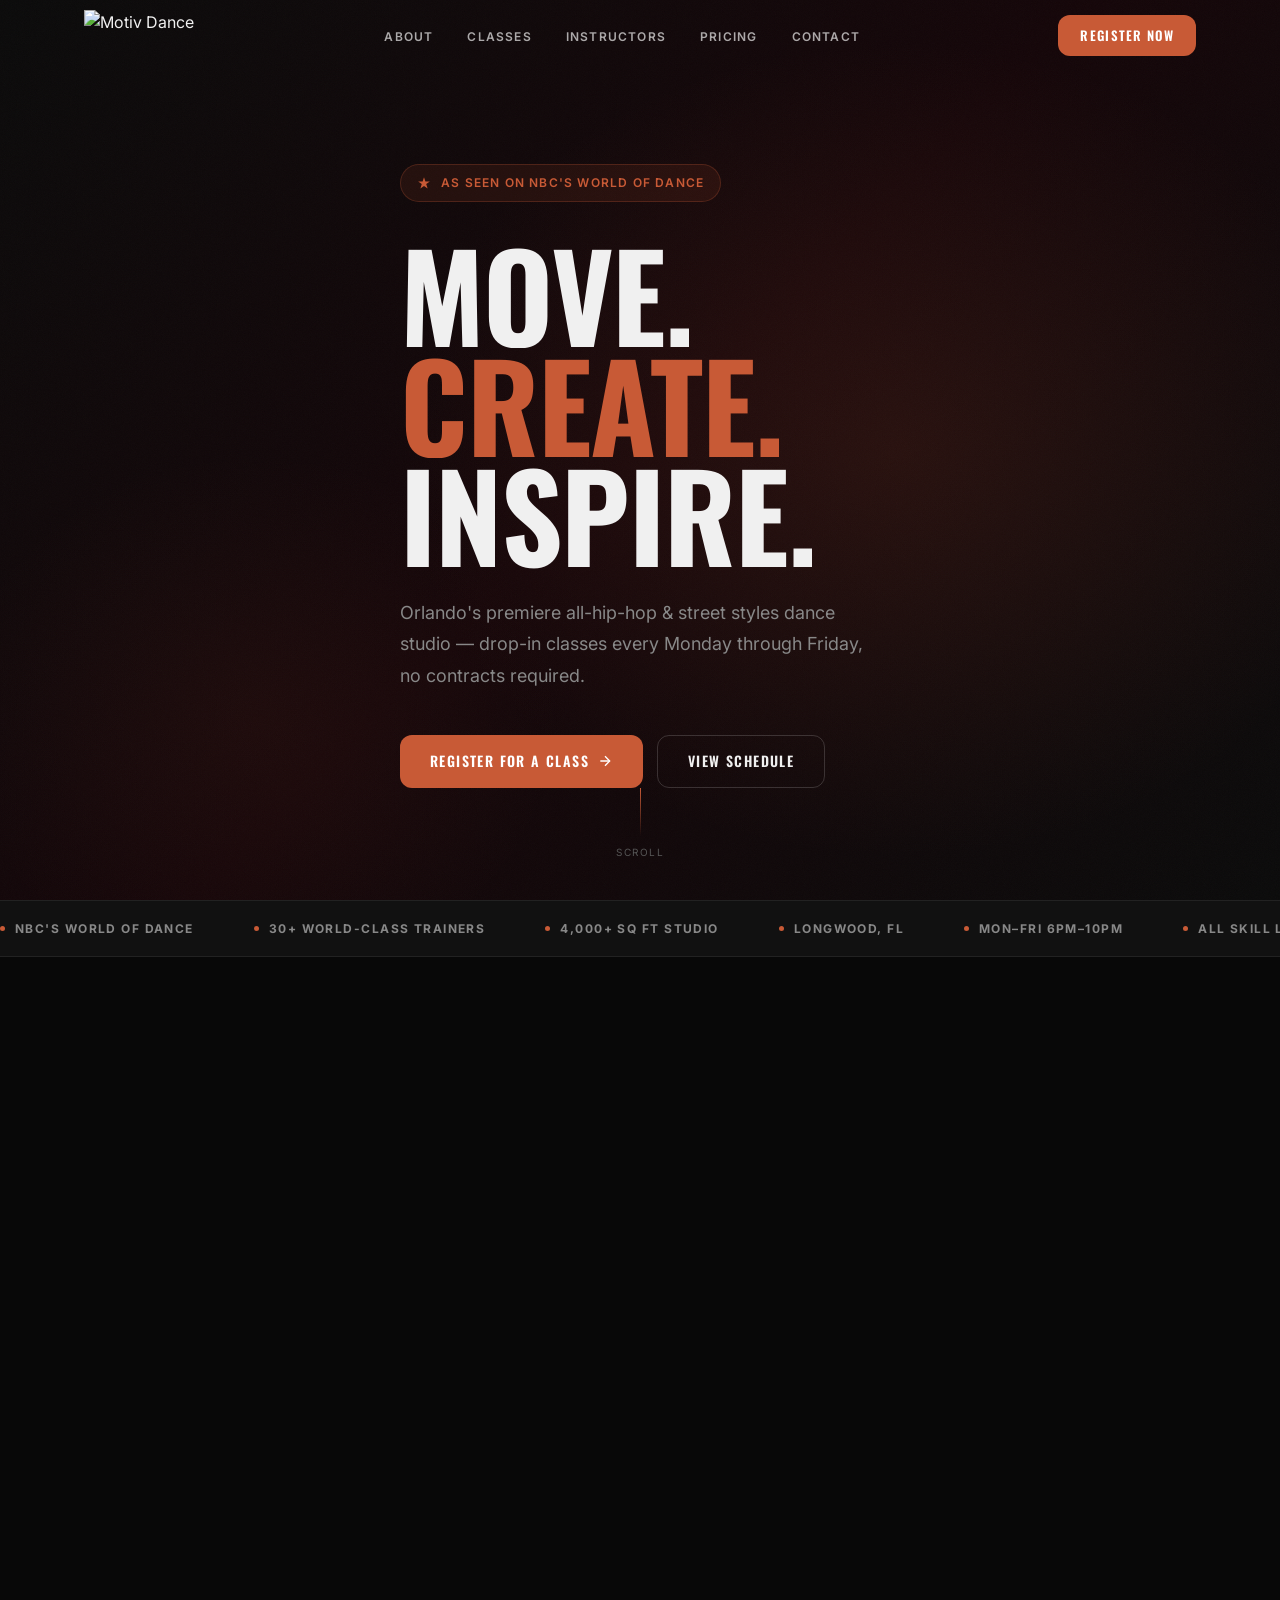
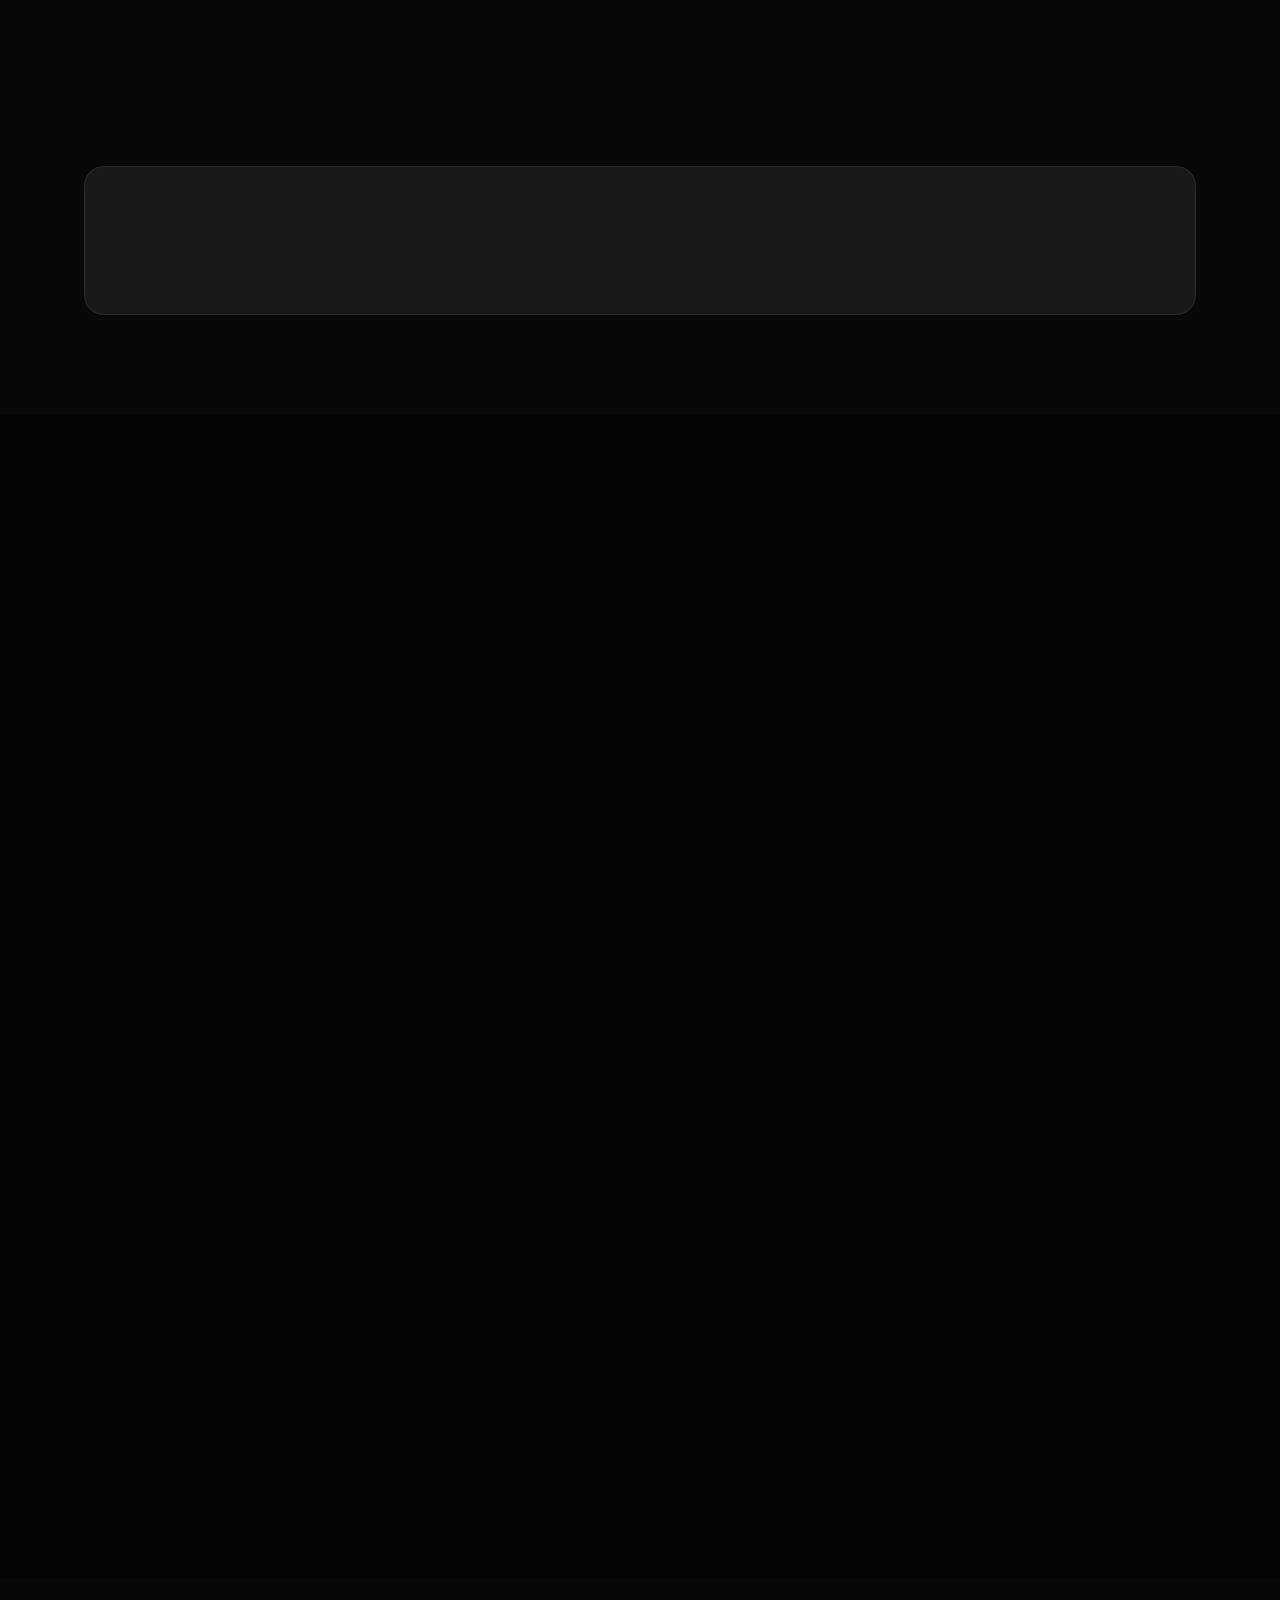
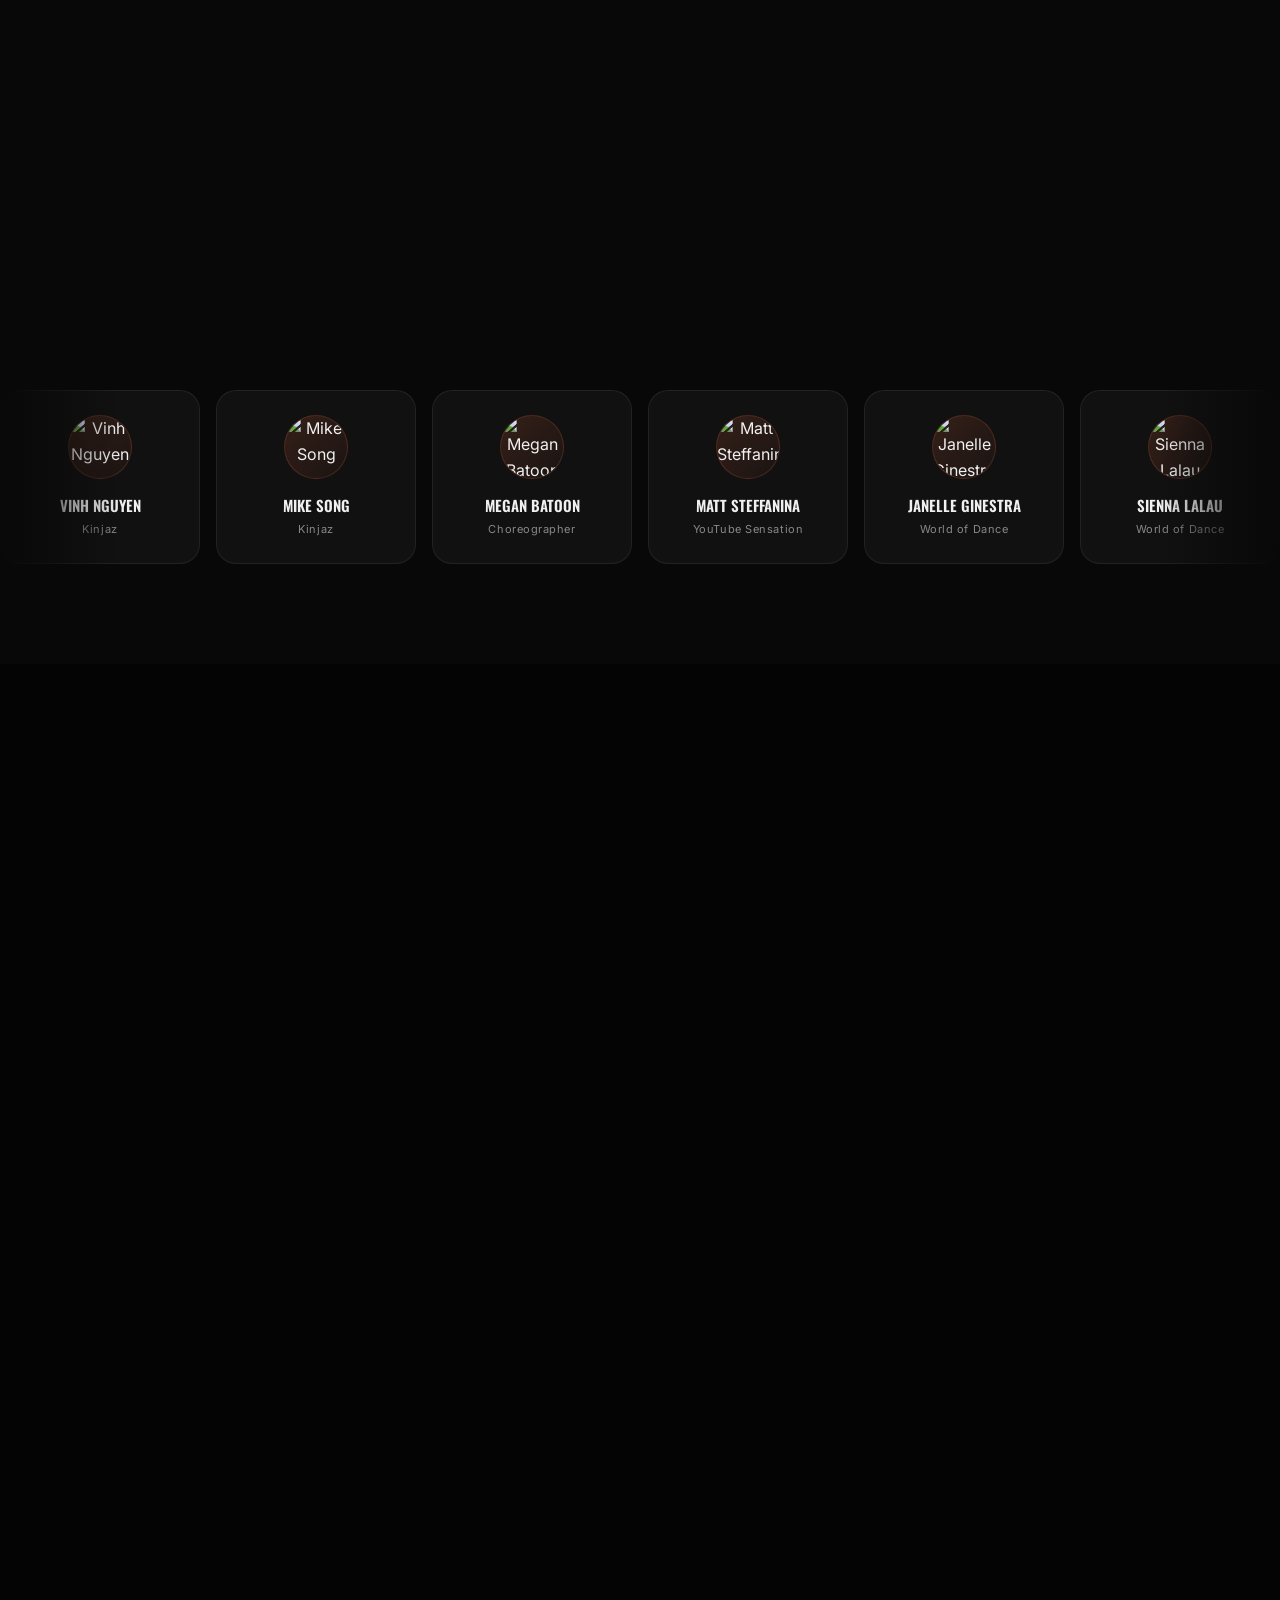
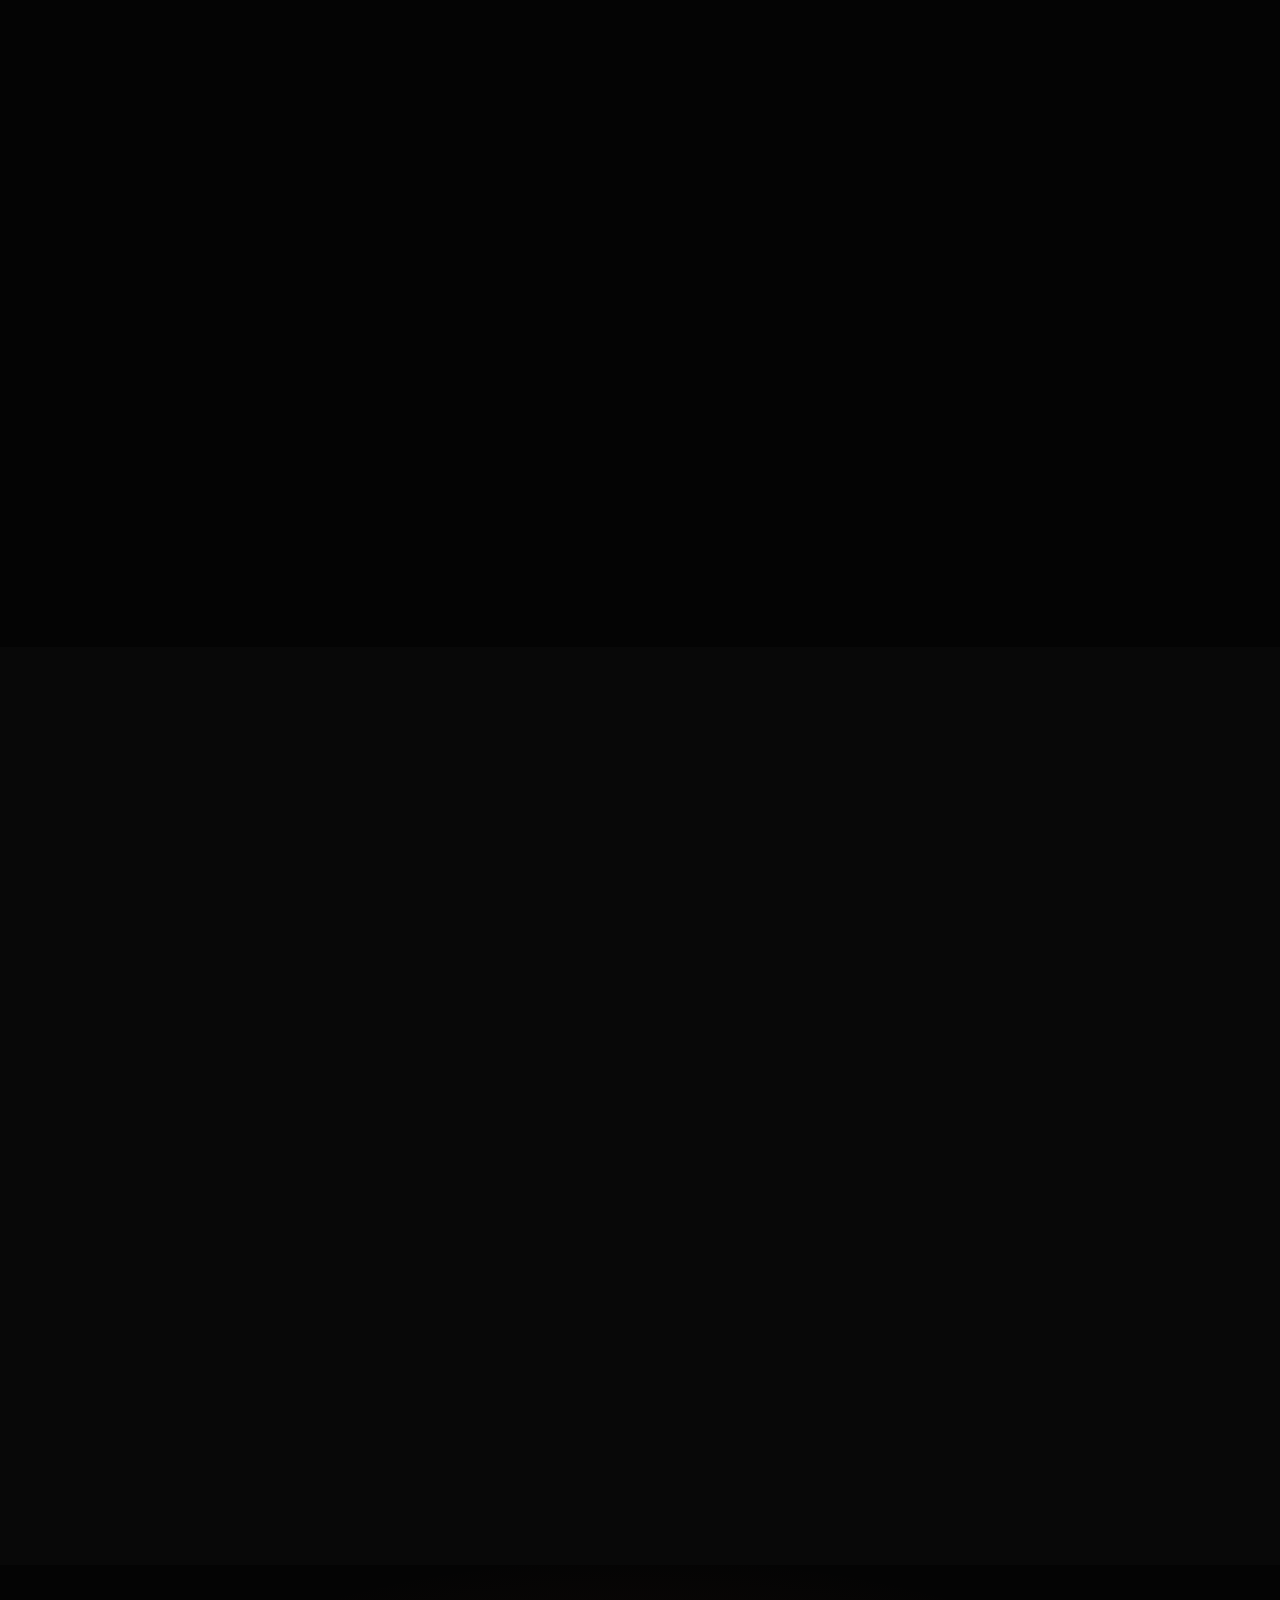
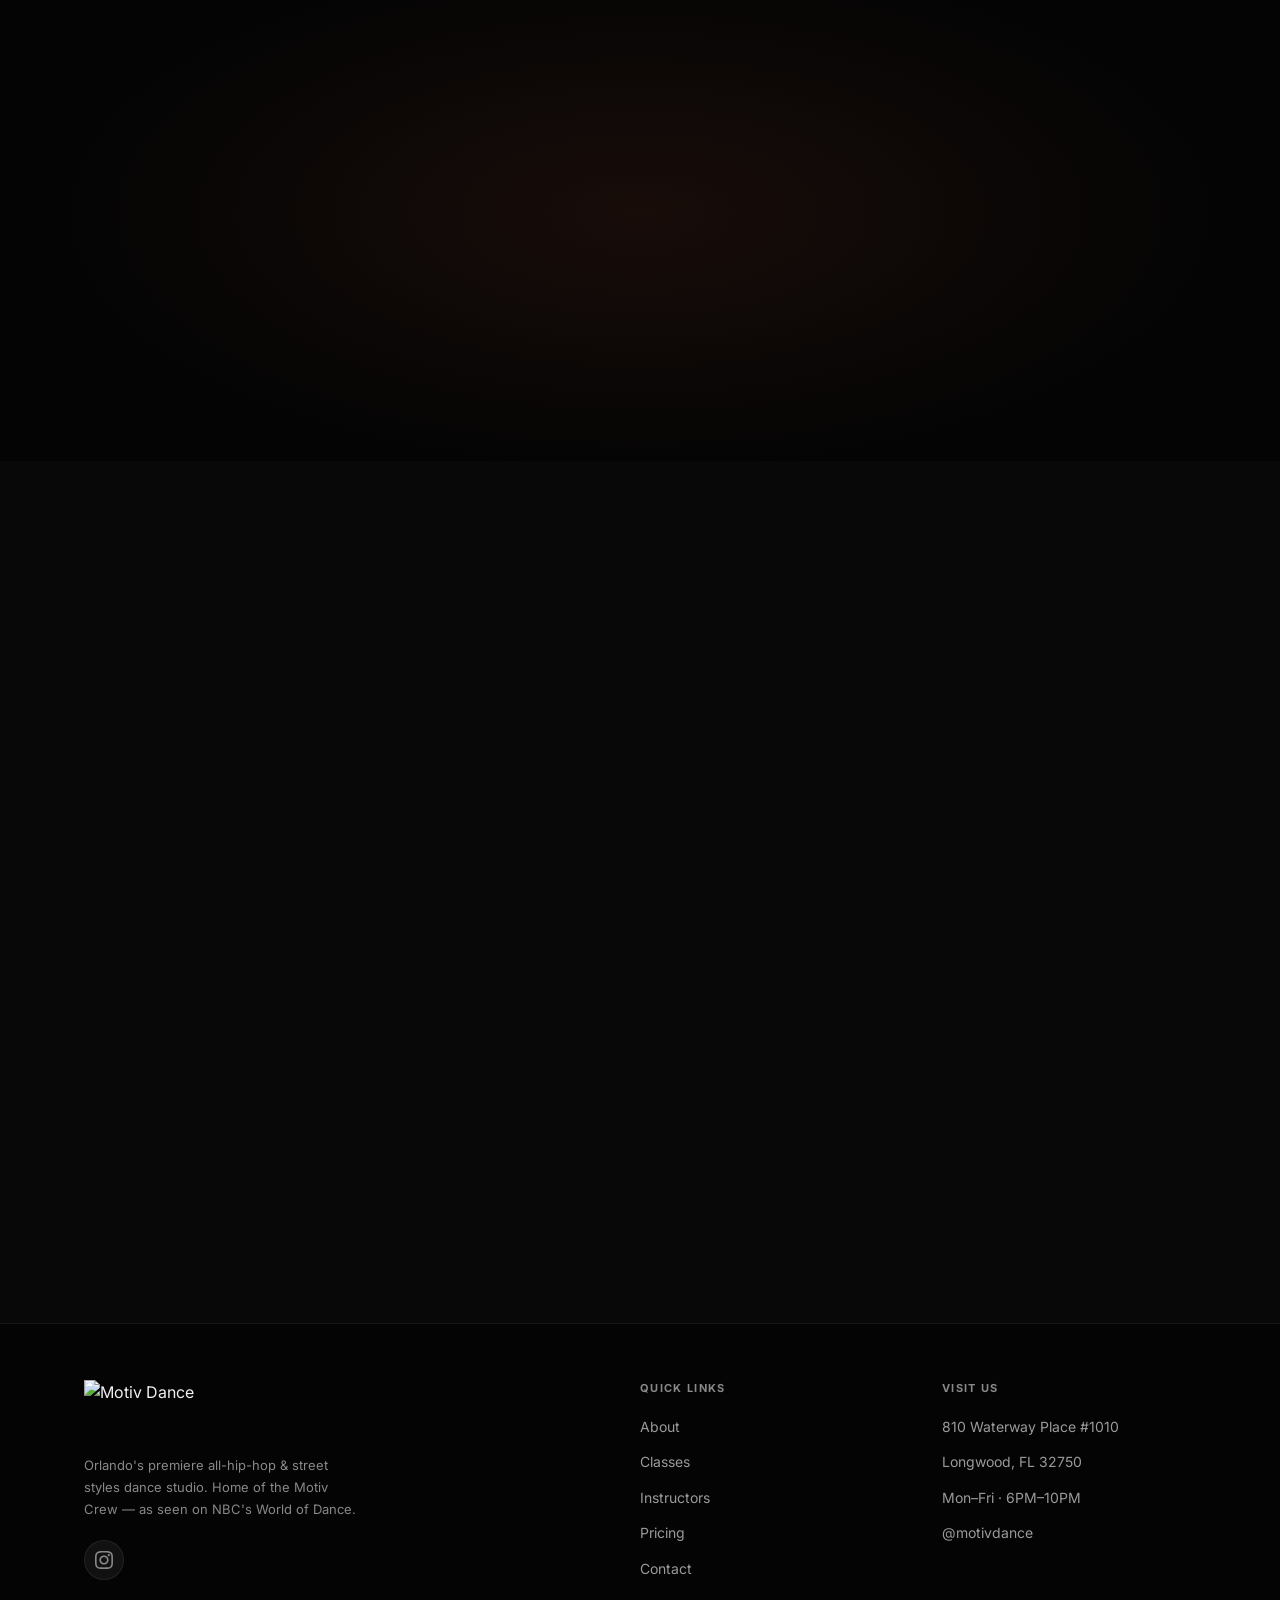
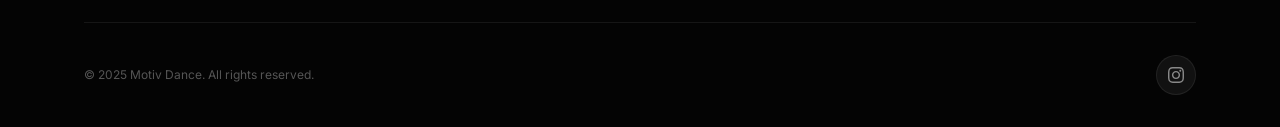
==== index.html @ 50da61ea "Use real instructor photos from motivdance.com Replaced text-initial avatars with real headshots for" ====
<!DOCTYPE html>
<html lang="en">
<head>
  <meta charset="UTF-8">
  <meta name="viewport" content="width=device-width, initial-scale=1.0">
  <title>Motiv Dance — Orlando's Premier Hip Hop Dance Studio</title>
  <meta name="description" content="Motiv Dance is Orlando's premiere all-hip-hop and street styles dance studio in Longwood, FL. Drop-in classes Mon–Fri 6PM–10PM. As seen on NBC's World of Dance.">
  <link rel="preconnect" href="https://fonts.googleapis.com">
  <link rel="preconnect" href="https://fonts.gstatic.com" crossorigin>
  <link href="https://fonts.googleapis.com/css2?family=Oswald:wght@300;400;500;600;700&family=Inter:wght@300;400;500;600&display=swap" rel="stylesheet">
  <link rel="stylesheet" href="css/style.css">
</head>
<body>

  <!-- ===== NAV ===== -->
  <nav id="nav" class="nav">
    <div class="container nav-inner">
      <a href="#" class="nav-logo">
        <img src="https://images.squarespace-cdn.com/content/v1/5572081fe4b055140a090d13/1433538273599-QR6NKEKI6HOZKMBX5ZU4/motiv_logo_final.png?format=1500w" alt="Motiv Dance" class="nav-logo-img">
      </a>
      <ul class="nav-links">
        <li><a href="#about"       class="nav-link">About</a></li>
        <li><a href="#classes"     class="nav-link">Classes</a></li>
        <li><a href="#instructors" class="nav-link">Instructors</a></li>
        <li><a href="#pricing"     class="nav-link">Pricing</a></li>
        <li><a href="#contact"     class="nav-link">Contact</a></li>
      </ul>
      <a href="classes.html" class="btn btn-primary btn-sm nav-cta">Register Now</a>
      <button class="hamburger" id="hamburger" aria-label="Toggle menu" aria-expanded="false">
        <span></span><span></span><span></span>
      </button>
    </div>
  </nav>

  <!-- Mobile Menu -->
  <div class="mobile-menu" id="mobile-menu" aria-hidden="true">
    <ul>
      <li><a href="#about"       class="mobile-link">About</a></li>
      <li><a href="#classes"     class="mobile-link">Classes</a></li>
      <li><a href="#instructors" class="mobile-link">Instructors</a></li>
      <li><a href="#pricing"     class="mobile-link">Pricing</a></li>
      <li><a href="#contact"     class="mobile-link">Contact</a></li>
    </ul>
    <a href="classes.html" class="btn btn-primary mobile-cta">Register Now</a>
  </div>

  <!-- ===== HERO ===== -->
  <section class="hero" id="home">
    <div class="hero-bg"></div>
    <div class="hero-noise"></div>
    <div class="container">
      <div class="hero-content">
        <div class="hero-badge">
          <svg width="14" height="14" viewBox="0 0 24 24" fill="currentColor"><path d="M12 2l2.4 7.4H22l-6.2 4.5 2.4 7.4L12 17l-6.2 4.3 2.4-7.4L2 9.4h7.6z"/></svg>
          As Seen on NBC's World of Dance
        </div>
        <h1 class="hero-headline">
          <span class="hero-line"><span class="hero-line-inner">Move.</span></span>
          <span class="hero-line"><span class="hero-line-inner text-red">Create.</span></span>
          <span class="hero-line"><span class="hero-line-inner">Inspire.</span></span>
        </h1>
        <p class="hero-sub">Orlando's premiere all-hip-hop &amp; street styles dance studio — drop-in classes every Monday through Friday, no contracts required.</p>
        <div class="hero-actions">
          <a href="classes.html" class="btn btn-primary">
            Register for a Class
            <svg width="16" height="16" viewBox="0 0 24 24" fill="none" stroke="currentColor" stroke-width="2"><line x1="5" y1="12" x2="19" y2="12"/><polyline points="12 5 19 12 12 19"/></svg>
          </a>
          <a href="#classes" class="btn btn-outline">View Schedule</a>
        </div>
      </div>
    </div>
    <div class="hero-scroll">
      <div class="scroll-line"></div>
      Scroll
    </div>
  </section>

  <!-- ===== NBC TICKER ===== -->
  <div class="nbc-strip">
    <div class="nbc-strip-inner">
      <span class="nbc-item"><span class="dot"></span>NBC's World of Dance</span>
      <span class="nbc-item"><span class="dot"></span>30+ World-Class Trainers</span>
      <span class="nbc-item"><span class="dot"></span>4,000+ Sq Ft Studio</span>
      <span class="nbc-item"><span class="dot"></span>Longwood, FL</span>
      <span class="nbc-item"><span class="dot"></span>Mon–Fri 6PM–10PM</span>
      <span class="nbc-item"><span class="dot"></span>All Skill Levels Welcome</span>
      <span class="nbc-item"><span class="dot"></span>No Contracts Required</span>
      <span class="nbc-item"><span class="dot"></span>Guest Choreographers Weekly</span>
      <!-- duplicate for seamless loop -->
      <span class="nbc-item"><span class="dot"></span>NBC's World of Dance</span>
      <span class="nbc-item"><span class="dot"></span>30+ World-Class Trainers</span>
      <span class="nbc-item"><span class="dot"></span>4,000+ Sq Ft Studio</span>
      <span class="nbc-item"><span class="dot"></span>Longwood, FL</span>
      <span class="nbc-item"><span class="dot"></span>Mon–Fri 6PM–10PM</span>
      <span class="nbc-item"><span class="dot"></span>All Skill Levels Welcome</span>
      <span class="nbc-item"><span class="dot"></span>No Contracts Required</span>
      <span class="nbc-item"><span class="dot"></span>Guest Choreographers Weekly</span>
    </div>
  </div>

  <!-- ===== ABOUT ===== -->
  <section id="about" class="section-padding">
    <div class="container">
      <div class="about-grid">
        <div class="about-visual reveal">
          <div class="about-img-wrap">
            <div class="about-img-bg">
              <svg width="180" height="180" viewBox="0 0 24 24" fill="none" stroke="white" stroke-width="0.5">
                <path d="M12 2C6.48 2 2 6.48 2 12s4.48 10 10 10 10-4.48 10-10S17.52 2 12 2z"/>
                <path d="M8 12c0-2.21 1.79-4 4-4s4 1.79 4 4-1.79 4-4 4-4-1.79-4-4z"/>
                <path d="M12 2v4M12 18v4M2 12h4M18 12h4"/>
              </svg>
            </div>
          </div>
          <div class="about-tag">
            <div class="about-tag-num">10+</div>
            <div class="about-tag-label">Years of Excellence</div>
          </div>
        </div>

        <div class="about-text">
          <span class="eyebrow reveal">About the Studio</span>
          <h2 class="section-title reveal">Central Florida's <span class="text-red">First</span> of Its Kind</h2>
          <p class="section-sub reveal">Motiv Dance is Orlando's premiere all-hip-hop and street styles dance studio — and the first studio of its kind in Central Florida. Home to the Motiv Crew, as seen on NBC's World of Dance.</p>
          <ul class="about-list">
            <li class="about-list-item reveal">
              <svg width="18" height="18" viewBox="0 0 24 24" fill="none" stroke="currentColor" stroke-width="2"><polyline points="20 6 9 17 4 12"/></svg>
              Alumni touring with Janet Jackson, Beyoncé, Justin Bieber, Lady Gaga &amp; more
            </li>
            <li class="about-list-item reveal">
              <svg width="18" height="18" viewBox="0 0 24 24" fill="none" stroke="currentColor" stroke-width="2"><polyline points="20 6 9 17 4 12"/></svg>
              30+ world-class trainers from across the U.S. and internationally
            </li>
            <li class="about-list-item reveal">
              <svg width="18" height="18" viewBox="0 0 24 24" fill="none" stroke="currentColor" stroke-width="2"><polyline points="20 6 9 17 4 12"/></svg>
              Career guidance and professional networking opportunities
            </li>
            <li class="about-list-item reveal">
              <svg width="18" height="18" viewBox="0 0 24 24" fill="none" stroke="currentColor" stroke-width="2"><polyline points="20 6 9 17 4 12"/></svg>
              Welcoming to all skill levels — beginners to aspiring professionals
            </li>
          </ul>
        </div>
      </div>

      <!-- Stats -->
      <div class="stats-row">
        <div class="stat-card reveal">
          <div class="stat-number" data-target="30"><span class="num">0</span><span class="stat-suffix">+</span></div>
          <div class="stat-label">World-Class Trainers</div>
        </div>
        <div class="stat-card reveal">
          <div class="stat-number" data-target="4000"><span class="num">0</span><span class="stat-suffix">+</span></div>
          <div class="stat-label">Square Feet</div>
        </div>
        <div class="stat-card reveal">
          <div class="stat-number" data-target="5"><span class="num">0</span></div>
          <div class="stat-label">Days a Week</div>
        </div>
        <div class="stat-card reveal">
          <div class="stat-number" data-target="1"><span class="num">0</span></div>
          <div class="stat-label">Studio of Its Kind in C. FL</div>
        </div>
      </div>
    </div>
  </section>

  <!-- ===== CLASSES ===== -->
  <section id="classes" class="classes section-padding">
    <div class="container">
      <span class="eyebrow reveal">What We Offer</span>
      <h2 class="section-title reveal">Drop-In <span class="text-red">Hip Hop</span> Classes</h2>
      <p class="section-sub reveal">All classes are open drop-in — no membership or contract required. Show up, check in, and dance.</p>

      <div class="levels-grid">
        <div class="level-card reveal">
          <div class="level-num">01</div>
          <span class="level-badge outline">Beginner</span>
          <h3 class="level-name">Foundation</h3>
          <p class="level-desc">Perfect for first-timers. Learn the fundamentals of hip-hop movement, rhythm, and technique in a welcoming, pressure-free environment.</p>
          <ul class="level-features">
            <li><svg width="14" height="14" viewBox="0 0 24 24" fill="none" stroke="currentColor" stroke-width="2.5"><polyline points="20 6 9 17 4 12"/></svg> Basic hip-hop grooves</li>
            <li><svg width="14" height="14" viewBox="0 0 24 24" fill="none" stroke="currentColor" stroke-width="2.5"><polyline points="20 6 9 17 4 12"/></svg> Rhythm &amp; musicality</li>
            <li><svg width="14" height="14" viewBox="0 0 24 24" fill="none" stroke="currentColor" stroke-width="2.5"><polyline points="20 6 9 17 4 12"/></svg> Body isolation techniques</li>
            <li><svg width="14" height="14" viewBox="0 0 24 24" fill="none" stroke="currentColor" stroke-width="2.5"><polyline points="20 6 9 17 4 12"/></svg> Confidence-building combos</li>
          </ul>
        </div>

        <div class="level-card featured reveal">
          <div class="level-num">02</div>
          <span class="level-badge">Intermediate</span>
          <h3 class="level-name">Elevation</h3>
          <p class="level-desc">Push your skills further. Intermediate classes focus on more complex choreography, style development, and performance quality.</p>
          <ul class="level-features">
            <li><svg width="14" height="14" viewBox="0 0 24 24" fill="none" stroke="currentColor" stroke-width="2.5"><polyline points="20 6 9 17 4 12"/></svg> Multi-part choreography</li>
            <li><svg width="14" height="14" viewBox="0 0 24 24" fill="none" stroke="currentColor" stroke-width="2.5"><polyline points="20 6 9 17 4 12"/></svg> Style &amp; personality development</li>
            <li><svg width="14" height="14" viewBox="0 0 24 24" fill="none" stroke="currentColor" stroke-width="2.5"><polyline points="20 6 9 17 4 12"/></svg> Street style vocabulary</li>
            <li><svg width="14" height="14" viewBox="0 0 24 24" fill="none" stroke="currentColor" stroke-width="2.5"><polyline points="20 6 9 17 4 12"/></svg> Performance presence</li>
          </ul>
        </div>

        <div class="level-card reveal">
          <div class="level-num">03</div>
          <span class="level-badge outline">Advanced</span>
          <h3 class="level-name">Pro Track</h3>
          <p class="level-desc">Train like a professional. Advanced classes are designed for aspiring commercial dancers pursuing industry-level performance skills.</p>
          <ul class="level-features">
            <li><svg width="14" height="14" viewBox="0 0 24 24" fill="none" stroke="currentColor" stroke-width="2.5"><polyline points="20 6 9 17 4 12"/></svg> Commercial-level choreography</li>
            <li><svg width="14" height="14" viewBox="0 0 24 24" fill="none" stroke="currentColor" stroke-width="2.5"><polyline points="20 6 9 17 4 12"/></svg> Industry-style training</li>
            <li><svg width="14" height="14" viewBox="0 0 24 24" fill="none" stroke="currentColor" stroke-width="2.5"><polyline points="20 6 9 17 4 12"/></svg> Networking opportunities</li>
            <li><svg width="14" height="14" viewBox="0 0 24 24" fill="none" stroke="currentColor" stroke-width="2.5"><polyline points="20 6 9 17 4 12"/></svg> Career guidance</li>
          </ul>
        </div>
      </div>

      <!-- Schedule -->
      <div class="schedule-strip reveal">
        <div class="schedule-header">
          <h3>Weekly Schedule</h3>
          <span style="font-size:12px;color:var(--muted);">Follow @motivdance for live updates</span>
        </div>
        <div class="schedule-days">
          <div class="schedule-day">
            <div class="schedule-day-name">Monday</div>
            <div class="schedule-time">6:00 PM – 10:00 PM</div>
            <div class="schedule-note">Hip Hop + Guest Nights</div>
          </div>
          <div class="schedule-day">
            <div class="schedule-day-name">Tuesday</div>
            <div class="schedule-time">6:00 PM – 10:00 PM</div>
            <div class="schedule-note">All Levels Open</div>
          </div>
          <div class="schedule-day">
            <div class="schedule-day-name">Wednesday</div>
            <div class="schedule-time">6:00 PM – 10:00 PM</div>
            <div class="schedule-note">All Levels Open</div>
          </div>
          <div class="schedule-day">
            <div class="schedule-day-name">Thursday</div>
            <div class="schedule-time">6:00 PM – 10:00 PM</div>
            <div class="schedule-note">Guest Choreographers</div>
          </div>
          <div class="schedule-day">
            <div class="schedule-day-name">Friday</div>
            <div class="schedule-time">6:00 PM – 10:00 PM</div>
            <div class="schedule-note">Hip Hop + Specials</div>
          </div>
        </div>
      </div>
    </div>
  </section>

  <!-- ===== INSTRUCTORS ===== -->
  <section id="instructors" class="section-padding">
    <div class="container">
      <div class="instructors-intro">
        <span class="eyebrow reveal">The Faculty</span>
        <h2 class="section-title reveal">30+ <span class="text-red">World-Class</span> Trainers</h2>
        <p class="section-sub reveal">We bring in top choreographers from across the U.S. and internationally — including artists from the Kinjaz and other renowned companies.</p>
      </div>
    </div>

    <div class="instructors-marquee">
      <div class="instructors-track">
        <!-- Row 1 -->
        <div class="instructor-card"><div class="instructor-avatar"><img src="https://images.squarespace-cdn.com/content/v1/5572081fe4b055140a090d13/1538967996439-1P4KEF4XL8MVYVWFHGDV/vinh+nguyen.jpg" alt="Vinh Nguyen" loading="lazy"></div><div class="instructor-name">Vinh Nguyen</div><div class="instructor-cred">Kinjaz</div></div>
        <div class="instructor-card"><div class="instructor-avatar"><img src="https://images.squarespace-cdn.com/content/v1/5572081fe4b055140a090d13/1539817019469-XLBL1ZNETWL2ZJKYDT2U/Mike-Song-1-750x658.jpg" alt="Mike Song" loading="lazy"></div><div class="instructor-name">Mike Song</div><div class="instructor-cred">Kinjaz</div></div>
        <div class="instructor-card"><div class="instructor-avatar"><img src="https://images.squarespace-cdn.com/content/v1/5572081fe4b055140a090d13/1539814395330-1GPRFFDIYRM47FQGYVCN/21150303_10209973033898158_5993305855445508246_n.jpg" alt="Megan Batoon" loading="lazy"></div><div class="instructor-name">Megan Batoon</div><div class="instructor-cred">Choreographer</div></div>
        <div class="instructor-card"><div class="instructor-avatar"><img src="https://images.squarespace-cdn.com/content/v1/5572081fe4b055140a090d13/1539814599815-7Z15RTSQ2Q8BMRX63BN9/Matt+Steffanina.jpg" alt="Matt Steffanina" loading="lazy"></div><div class="instructor-name">Matt Steffanina</div><div class="instructor-cred">YouTube Sensation</div></div>
        <div class="instructor-card"><div class="instructor-avatar"><img src="https://images.squarespace-cdn.com/content/v1/5572081fe4b055140a090d13/1539814738288-B00PHCHA22XGVYJO963R/Janelle-Ginestra-1.jpg" alt="Janelle Ginestra" loading="lazy"></div><div class="instructor-name">Janelle Ginestra</div><div class="instructor-cred">World of Dance</div></div>
        <div class="instructor-card"><div class="instructor-avatar"><img src="https://images.squarespace-cdn.com/content/v1/5572081fe4b055140a090d13/1538969273890-ZN2QF3GQ6M1PB15RK6LM/Screenshot_20180822-143100.jpg" alt="Sienna Lalau" loading="lazy"></div><div class="instructor-name">Sienna Lalau</div><div class="instructor-cred">World of Dance</div></div>
        <div class="instructor-card"><div class="instructor-avatar"><img src="https://images.squarespace-cdn.com/content/v1/5572081fe4b055140a090d13/1539817387724-7PKAUJJ4YD39TBAID6GC/Josh+Price.jpg" alt="Josh Price" loading="lazy"></div><div class="instructor-name">Josh Price</div><div class="instructor-cred">Choreographer</div></div>
        <div class="instructor-card"><div class="instructor-avatar"><img src="https://images.squarespace-cdn.com/content/v1/5572081fe4b055140a090d13/1538970284281-PKL16NFN9OHMJCF6QUHJ/tRf1n8G2_400x400.jpg" alt="Anthony Lee" loading="lazy"></div><div class="instructor-name">Anthony Lee</div><div class="instructor-cred">Kinjaz</div></div>
        <!-- Duplicate for loop -->
        <div class="instructor-card"><div class="instructor-avatar"><img src="https://images.squarespace-cdn.com/content/v1/5572081fe4b055140a090d13/1538967996439-1P4KEF4XL8MVYVWFHGDV/vinh+nguyen.jpg" alt="Vinh Nguyen" loading="lazy"></div><div class="instructor-name">Vinh Nguyen</div><div class="instructor-cred">Kinjaz</div></div>
        <div class="instructor-card"><div class="instructor-avatar"><img src="https://images.squarespace-cdn.com/content/v1/5572081fe4b055140a090d13/1539817019469-XLBL1ZNETWL2ZJKYDT2U/Mike-Song-1-750x658.jpg" alt="Mike Song" loading="lazy"></div><div class="instructor-name">Mike Song</div><div class="instructor-cred">Kinjaz</div></div>
        <div class="instructor-card"><div class="instructor-avatar"><img src="https://images.squarespace-cdn.com/content/v1/5572081fe4b055140a090d13/1539814395330-1GPRFFDIYRM47FQGYVCN/21150303_10209973033898158_5993305855445508246_n.jpg" alt="Megan Batoon" loading="lazy"></div><div class="instructor-name">Megan Batoon</div><div class="instructor-cred">Choreographer</div></div>
        <div class="instructor-card"><div class="instructor-avatar"><img src="https://images.squarespace-cdn.com/content/v1/5572081fe4b055140a090d13/1539814599815-7Z15RTSQ2Q8BMRX63BN9/Matt+Steffanina.jpg" alt="Matt Steffanina" loading="lazy"></div><div class="instructor-name">Matt Steffanina</div><div class="instructor-cred">YouTube Sensation</div></div>
        <div class="instructor-card"><div class="instructor-avatar"><img src="https://images.squarespace-cdn.com/content/v1/5572081fe4b055140a090d13/1539814738288-B00PHCHA22XGVYJO963R/Janelle-Ginestra-1.jpg" alt="Janelle Ginestra" loading="lazy"></div><div class="instructor-name">Janelle Ginestra</div><div class="instructor-cred">World of Dance</div></div>
        <div class="instructor-card"><div class="instructor-avatar"><img src="https://images.squarespace-cdn.com/content/v1/5572081fe4b055140a090d13/1538969273890-ZN2QF3GQ6M1PB15RK6LM/Screenshot_20180822-143100.jpg" alt="Sienna Lalau" loading="lazy"></div><div class="instructor-name">Sienna Lalau</div><div class="instructor-cred">World of Dance</div></div>
        <div class="instructor-card"><div class="instructor-avatar"><img src="https://images.squarespace-cdn.com/content/v1/5572081fe4b055140a090d13/1539817387724-7PKAUJJ4YD39TBAID6GC/Josh+Price.jpg" alt="Josh Price" loading="lazy"></div><div class="instructor-name">Josh Price</div><div class="instructor-cred">Choreographer</div></div>
        <div class="instructor-card"><div class="instructor-avatar"><img src="https://images.squarespace-cdn.com/content/v1/5572081fe4b055140a090d13/1538970284281-PKL16NFN9OHMJCF6QUHJ/tRf1n8G2_400x400.jpg" alt="Anthony Lee" loading="lazy"></div><div class="instructor-name">Anthony Lee</div><div class="instructor-cred">Kinjaz</div></div>
      </div>
    </div>
  </section>

  <!-- ===== ALUMNI ARTISTS ===== -->
  <section class="artists section-padding">
    <div class="container">
      <div class="artists-intro">
        <span class="eyebrow reveal">Our Alumni</span>
        <h2 class="section-title reveal">Trained Here. <span class="text-red">Toured the World.</span></h2>
        <p class="section-sub reveal" style="margin: 0 auto;">Motiv alumni have gone on to perform with some of the biggest names in the music industry.</p>
      </div>
      <div class="artists-grid">
        <div class="artist-pill reveal">Beyoncé</div>
        <div class="artist-pill reveal">Janet Jackson</div>
        <div class="artist-pill reveal">Justin Bieber</div>
        <div class="artist-pill reveal">Lady Gaga</div>
        <div class="artist-pill reveal">Chris Brown</div>
        <div class="artist-pill reveal">Taylor Swift</div>
        <div class="artist-pill reveal">NBC World of Dance</div>
        <div class="artist-pill reveal">Global Tours</div>
      </div>
    </div>
  </section>

  <!-- ===== PRICING ===== -->
  <section id="pricing" class="pricing section-padding">
    <div class="container">
      <span class="eyebrow reveal">Simple Pricing</span>
      <h2 class="section-title reveal">No Contracts. <span class="text-red">Just Dance.</span></h2>
      <p class="section-sub reveal">Show up when you want. Pre-register online to save your spot and get the best rate.</p>

      <div class="pricing-grid">
        <div class="price-card reveal">
          <div class="price-name">Drop-In · Online</div>
          <div class="price-amount"><sup>$</sup>12<span class="price-period">.50</span></div>
          <p class="price-desc">Pre-register online before class to lock in the lower rate and guarantee your spot.</p>
          <ul class="price-features">
            <li><svg width="14" height="14" viewBox="0 0 24 24" fill="none" stroke="currentColor" stroke-width="2.5"><polyline points="20 6 9 17 4 12"/></svg> Single class access</li>
            <li><svg width="14" height="14" viewBox="0 0 24 24" fill="none" stroke="currentColor" stroke-width="2.5"><polyline points="20 6 9 17 4 12"/></svg> Any level — Beg / Int / Adv</li>
            <li><svg width="14" height="14" viewBox="0 0 24 24" fill="none" stroke="currentColor" stroke-width="2.5"><polyline points="20 6 9 17 4 12"/></svg> Guaranteed spot</li>
            <li><svg width="14" height="14" viewBox="0 0 24 24" fill="none" stroke="currentColor" stroke-width="2.5"><polyline points="20 6 9 17 4 12"/></svg> Best available rate</li>
          </ul>
          <a href="classes.html#register" class="btn btn-outline btn-full">Register Online</a>
        </div>

        <div class="price-card featured reveal">
          <div class="price-badge">Most Popular</div>
          <div class="price-name">Class Pass</div>
          <div class="price-amount"><sup>$</sup>50<span class="price-period">/pass</span></div>
          <p class="price-desc">Buy a multi-class pass for the best value. Ideal for dancers who come regularly throughout the month.</p>
          <ul class="price-features">
            <li><svg width="14" height="14" viewBox="0 0 24 24" fill="none" stroke="currentColor" stroke-width="2.5"><polyline points="20 6 9 17 4 12"/></svg> Multiple classes included</li>
            <li><svg width="14" height="14" viewBox="0 0 24 24" fill="none" stroke="currentColor" stroke-width="2.5"><polyline points="20 6 9 17 4 12"/></svg> Best per-class value</li>
            <li><svg width="14" height="14" viewBox="0 0 24 24" fill="none" stroke="currentColor" stroke-width="2.5"><polyline points="20 6 9 17 4 12"/></svg> Any level, any night</li>
            <li><svg width="14" height="14" viewBox="0 0 24 24" fill="none" stroke="currentColor" stroke-width="2.5"><polyline points="20 6 9 17 4 12"/></svg> No expiration hassle</li>
          </ul>
          <a href="classes.html#register" class="btn btn-primary btn-full">Get a Pass</a>
        </div>

        <div class="price-card reveal">
          <div class="price-name">Drop-In · At Door</div>
          <div class="price-amount"><sup>$</sup>15</div>
          <p class="price-desc">Walk in and pay at the door. Space is limited — pre-registration is strongly recommended.</p>
          <ul class="price-features">
            <li><svg width="14" height="14" viewBox="0 0 24 24" fill="none" stroke="currentColor" stroke-width="2.5"><polyline points="20 6 9 17 4 12"/></svg> Single class access</li>
            <li><svg width="14" height="14" viewBox="0 0 24 24" fill="none" stroke="currentColor" stroke-width="2.5"><polyline points="20 6 9 17 4 12"/></svg> Any level</li>
            <li><svg width="14" height="14" viewBox="0 0 24 24" fill="none" stroke="currentColor" stroke-width="2.5"><polyline points="20 6 9 17 4 12"/></svg> Pay at front desk</li>
            <li><svg width="14" height="14" viewBox="0 0 24 24" fill="none" stroke="currentColor" stroke-width="2.5"><polyline points="20 6 9 17 4 12"/></svg> Subject to availability</li>
          </ul>
          <a href="#contact" class="btn btn-outline btn-full">Contact Us</a>
        </div>
      </div>

      <div class="pricing-note reveal">
        <svg width="16" height="16" viewBox="0 0 24 24" fill="none" stroke="currentColor" stroke-width="2"><circle cx="12" cy="12" r="10"/><line x1="12" y1="8" x2="12" y2="12"/><line x1="12" y1="16" x2="12.01" y2="16"/></svg>
        Classes are drop-in only — no memberships or contracts. Most attendees are teens and adults. Music is uncensored. Check-in required at the front desk before class. Follow <strong>&nbsp;@motivdance&nbsp;</strong> on Instagram for the live weekly schedule and special event announcements.
      </div>
    </div>
  </section>

  <!-- ===== FACILITY ===== -->
  <section class="section-padding">
    <div class="container">
      <span class="eyebrow reveal">The Space</span>
      <h2 class="section-title reveal">Built for <span class="text-red">Serious</span> Dancers</h2>
      <p class="section-sub reveal">Over 4,000 square feet of premier training space near Big Tree Park, overlooking the lake in Longwood, FL.</p>

      <div class="facility-grid">
        <div class="facility-card reveal">
          <div class="facility-icon">
            <svg width="22" height="22" viewBox="0 0 24 24" fill="none" stroke="currentColor" stroke-width="2"><path d="M3 9l9-7 9 7v11a2 2 0 0 1-2 2H5a2 2 0 0 1-2-2z"/><polyline points="9 22 9 12 15 12 15 22"/></svg>
          </div>
          <h3 class="facility-name">4,000+ Sq Ft</h3>
          <p class="facility-desc">A massive dedicated dance floor giving you the room to move, practice, and perform at full capacity.</p>
        </div>
        <div class="facility-card reveal">
          <div class="facility-icon">
            <svg width="22" height="22" viewBox="0 0 24 24" fill="none" stroke="currentColor" stroke-width="2"><polygon points="11 5 6 9 2 9 2 15 6 15 11 19 11 5"/><path d="M19.07 4.93a10 10 0 0 1 0 14.14"/><path d="M15.54 8.46a5 5 0 0 1 0 7.07"/></svg>
          </div>
          <h3 class="facility-name">Pro Sound System</h3>
          <p class="facility-desc">High-quality audio setup so you feel every beat and train in the closest environment to a real stage.</p>
        </div>
        <div class="facility-card reveal">
          <div class="facility-icon">
            <svg width="22" height="22" viewBox="0 0 24 24" fill="none" stroke="currentColor" stroke-width="2"><path d="M12 2l3.09 6.26L22 9.27l-5 4.87 1.18 6.88L12 17.77l-6.18 3.25L7 14.14 2 9.27l6.91-1.01L12 2z"/></svg>
          </div>
          <h3 class="facility-name">VIP Lounge</h3>
          <p class="facility-desc">Relax and connect between classes in our dedicated VIP lounge — a space to network and unwind.</p>
        </div>
        <div class="facility-card reveal">
          <div class="facility-icon">
            <svg width="22" height="22" viewBox="0 0 24 24" fill="none" stroke="currentColor" stroke-width="2"><rect x="5" y="2" width="14" height="20" rx="2" ry="2"/><line x1="12" y1="18" x2="12.01" y2="18"/></svg>
          </div>
          <h3 class="facility-name">Free WiFi</h3>
          <p class="facility-desc">Stay connected, stream music references, and share your progress on social media right from the studio.</p>
        </div>
        <div class="facility-card reveal">
          <div class="facility-icon">
            <svg width="22" height="22" viewBox="0 0 24 24" fill="none" stroke="currentColor" stroke-width="2"><path d="M17 21v-2a4 4 0 0 0-4-4H5a4 4 0 0 0-4 4v2"/><circle cx="9" cy="7" r="4"/><path d="M23 21v-2a4 4 0 0 0-3-3.87"/><path d="M16 3.13a4 4 0 0 1 0 7.75"/></svg>
          </div>
          <h3 class="facility-name">2 Restrooms</h3>
          <p class="facility-desc">Clean, convenient facilities so you can focus entirely on your training without any interruptions.</p>
        </div>
        <div class="facility-card reveal">
          <div class="facility-icon">
            <svg width="22" height="22" viewBox="0 0 24 24" fill="none" stroke="currentColor" stroke-width="2"><circle cx="12" cy="12" r="10"/><line x1="2" y1="12" x2="22" y2="12"/><path d="M12 2a15.3 15.3 0 0 1 4 10 15.3 15.3 0 0 1-4 10 15.3 15.3 0 0 1-4-10 15.3 15.3 0 0 1 4-10z"/></svg>
          </div>
          <h3 class="facility-name">Scenic Location</h3>
          <p class="facility-desc">Located near Big Tree Park, Longwood, FL — overlooking the lake. A unique and inspiring environment to train.</p>
        </div>
      </div>
    </div>
  </section>

  <!-- ===== CTA ===== -->
  <section class="cta-section">
    <div class="container">
      <div class="cta-inner">
        <span class="eyebrow reveal">Ready to Dance?</span>
        <h2 class="cta-title reveal">Don't Just Watch. <span class="text-red">Move.</span></h2>
        <p class="cta-sub reveal">Drop in any night, Monday through Friday. No contracts. No excuses.</p>
        <div class="cta-actions reveal">
          <a href="classes.html" class="btn btn-primary">
            Register for a Class
            <svg width="16" height="16" viewBox="0 0 24 24" fill="none" stroke="currentColor" stroke-width="2"><line x1="5" y1="12" x2="19" y2="12"/><polyline points="12 5 19 12 12 19"/></svg>
          </a>
          <a href="#contact" class="btn btn-outline">Get in Touch</a>
        </div>
      </div>
    </div>
  </section>

  <!-- ===== CONTACT ===== -->
  <section id="contact" class="section-padding">
    <div class="container">
      <span class="eyebrow reveal">Get in Touch</span>
      <h2 class="section-title reveal">Find <span class="text-red">Us</span></h2>

      <div class="contact-grid" style="margin-top:48px;">
        <div class="contact-info">
          <div class="contact-item reveal">
            <div class="contact-icon">
              <svg width="18" height="18" viewBox="0 0 24 24" fill="none" stroke="currentColor" stroke-width="2"><path d="M21 10c0 7-9 13-9 13s-9-6-9-13a9 9 0 0 1 18 0z"/><circle cx="12" cy="10" r="3"/></svg>
            </div>
            <div>
              <div class="contact-label">Address</div>
              <div class="contact-value">810 Waterway Place, Suite 1010<br>Longwood, FL 32750</div>
            </div>
          </div>
          <div class="contact-item reveal">
            <div class="contact-icon">
              <svg width="18" height="18" viewBox="0 0 24 24" fill="none" stroke="currentColor" stroke-width="2"><rect x="2" y="3" width="20" height="14" rx="2"/><line x1="8" y1="21" x2="16" y2="21"/><line x1="12" y1="17" x2="12" y2="21"/></svg>
            </div>
            <div>
              <div class="contact-label">Classes</div>
              <div class="contact-value">Monday – Friday<br>6:00 PM – 10:00 PM</div>
            </div>
          </div>
          <div class="contact-item reveal">
            <div class="contact-icon">
              <svg width="18" height="18" viewBox="0 0 24 24" fill="none" stroke="currentColor" stroke-width="2"><path d="M22 16.92v3a2 2 0 0 1-2.18 2 19.79 19.79 0 0 1-8.63-3.07A19.5 19.5 0 0 1 4.5 12.5a19.79 19.79 0 0 1-3.07-8.67A2 2 0 0 1 3.4 2h3a2 2 0 0 1 2 1.72 12.84 12.84 0 0 0 .7 2.81 2 2 0 0 1-.45 2.11L7.91 9.91a16 16 0 0 0 6.08 6.08l1.27-1.27a2 2 0 0 1 2.11-.45 12.84 12.84 0 0 0 2.81.7A2 2 0 0 1 22 16.92z"/></svg>
            </div>
            <div>
              <div class="contact-label">Social</div>
              <div class="contact-value"><a href="https://instagram.com/motivdance" target="_blank" rel="noopener">@motivdance</a></div>
            </div>
          </div>
          <div class="contact-socials reveal">
            <a href="https://instagram.com/motivdance" target="_blank" rel="noopener" class="social-btn" aria-label="Instagram">
              <svg width="18" height="18" viewBox="0 0 24 24" fill="currentColor"><path d="M12 2.163c3.204 0 3.584.012 4.85.07 3.252.148 4.771 1.691 4.919 4.919.058 1.265.069 1.645.069 4.849 0 3.205-.012 3.584-.069 4.849-.149 3.225-1.664 4.771-4.919 4.919-1.266.058-1.644.07-4.85.07-3.204 0-3.584-.012-4.849-.07-3.26-.149-4.771-1.699-4.919-4.92-.058-1.265-.07-1.644-.07-4.849 0-3.204.013-3.583.07-4.849.149-3.227 1.664-4.771 4.919-4.919 1.266-.057 1.645-.069 4.849-.069zm0-2.163c-3.259 0-3.667.014-4.947.072-4.358.2-6.78 2.618-6.98 6.98-.059 1.281-.073 1.689-.073 4.948 0 3.259.014 3.668.072 4.948.2 4.358 2.618 6.78 6.98 6.98 1.281.058 1.689.072 4.948.072 3.259 0 3.668-.014 4.948-.072 4.354-.2 6.782-2.618 6.979-6.98.059-1.28.073-1.689.073-4.948 0-3.259-.014-3.667-.072-4.947-.196-4.354-2.617-6.78-6.979-6.98-1.281-.059-1.69-.073-4.949-.073zm0 5.838c-3.403 0-6.162 2.759-6.162 6.162s2.759 6.163 6.162 6.163 6.162-2.759 6.162-6.163c0-3.403-2.759-6.162-6.162-6.162zm0 10.162c-2.209 0-4-1.79-4-4 0-2.209 1.791-4 4-4s4 1.791 4 4c0 2.21-1.791 4-4 4zm6.406-11.845c-.796 0-1.441.645-1.441 1.44s.645 1.44 1.441 1.44c.795 0 1.439-.645 1.439-1.44s-.644-1.44-1.439-1.44z"/></svg>
            </a>
          </div>
        </div>

        <div class="contact-form-wrap reveal">
          <h3 class="contact-form-title">Send Us a Message</h3>
          <form id="contact-form" novalidate>
            <div class="form-row">
              <div class="form-group">
                <label for="name">Full Name</label>
                <input type="text" id="name" name="name" placeholder="Jane Smith" required autocomplete="name">
              </div>
              <div class="form-group">
                <label for="email">Email Address</label>
                <input type="email" id="email" name="email" placeholder="jane@email.com" required autocomplete="email">
              </div>
            </div>
            <div class="form-group">
              <label for="interest">I'm Interested In</label>
              <select id="interest" name="interest">
                <option value="">Select…</option>
                <option value="beginner">Beginner Classes</option>
                <option value="intermediate">Intermediate Classes</option>
                <option value="advanced">Advanced / Pro Track</option>
                <option value="workshop">Guest Choreographer Workshop</option>
                <option value="general">General Inquiry</option>
              </select>
            </div>
            <div class="form-group">
              <label for="message">Message</label>
              <textarea id="message" name="message" rows="4" placeholder="Tell us about yourself or ask a question…"></textarea>
            </div>
            <button type="submit" class="btn btn-primary btn-full" id="contact-submit">
              <span class="btn-text">Send Message</span>
              <svg width="16" height="16" viewBox="0 0 24 24" fill="none" stroke="currentColor" stroke-width="2"><line x1="22" y1="2" x2="11" y2="13"/><polygon points="22 2 15 22 11 13 2 9 22 2"/></svg>
            </button>
            <div class="form-success" id="form-success" style="display:none;margin-top:16px;">
              <svg width="20" height="20" viewBox="0 0 24 24" fill="none" stroke="currentColor" stroke-width="2"><polyline points="20 6 9 17 4 12"/></svg>
              Message sent! We'll get back to you soon.
            </div>
          </form>
        </div>
      </div>
    </div>
  </section>

  <!-- ===== FOOTER ===== -->
  <footer class="footer">
    <div class="container">
      <div class="footer-grid">
        <div>
          <img src="https://images.squarespace-cdn.com/content/v1/5572081fe4b055140a090d13/1433538273599-QR6NKEKI6HOZKMBX5ZU4/motiv_logo_final.png?format=1500w" alt="Motiv Dance" style="height:60px;width:auto;margin-bottom:14px;">
          <p class="footer-tagline">Orlando's premiere all-hip-hop &amp; street styles dance studio. Home of the Motiv Crew — as seen on NBC's World of Dance.</p>
          <div class="contact-socials" style="margin-top:20px;">
            <a href="https://instagram.com/motivdance" target="_blank" rel="noopener" class="social-btn" aria-label="Instagram">
              <svg width="18" height="18" viewBox="0 0 24 24" fill="currentColor"><path d="M12 2.163c3.204 0 3.584.012 4.85.07 3.252.148 4.771 1.691 4.919 4.919.058 1.265.069 1.645.069 4.849 0 3.205-.012 3.584-.069 4.849-.149 3.225-1.664 4.771-4.919 4.919-1.266.058-1.644.07-4.85.07-3.204 0-3.584-.012-4.849-.07-3.26-.149-4.771-1.699-4.919-4.92-.058-1.265-.07-1.644-.07-4.849 0-3.204.013-3.583.07-4.849.149-3.227 1.664-4.771 4.919-4.919 1.266-.057 1.645-.069 4.849-.069zm0-2.163c-3.259 0-3.667.014-4.947.072-4.358.2-6.78 2.618-6.98 6.98-.059 1.281-.073 1.689-.073 4.948 0 3.259.014 3.668.072 4.948.2 4.358 2.618 6.78 6.98 6.98 1.281.058 1.689.072 4.948.072 3.259 0 3.668-.014 4.948-.072 4.354-.2 6.782-2.618 6.979-6.98.059-1.28.073-1.689.073-4.948 0-3.259-.014-3.667-.072-4.947-.196-4.354-2.617-6.78-6.979-6.98-1.281-.059-1.69-.073-4.949-.073zm0 5.838c-3.403 0-6.162 2.759-6.162 6.162s2.759 6.163 6.162 6.163 6.162-2.759 6.162-6.163c0-3.403-2.759-6.162-6.162-6.162zm0 10.162c-2.209 0-4-1.79-4-4 0-2.209 1.791-4 4-4s4 1.791 4 4c0 2.21-1.791 4-4 4zm6.406-11.845c-.796 0-1.441.645-1.441 1.44s.645 1.44 1.441 1.44c.795 0 1.439-.645 1.439-1.44s-.644-1.44-1.439-1.44z"/></svg>
            </a>
          </div>
        </div>
        <div>
          <div class="footer-heading">Quick Links</div>
          <ul class="footer-links">
            <li><a href="#about">About</a></li>
            <li><a href="#classes">Classes</a></li>
            <li><a href="#instructors">Instructors</a></li>
            <li><a href="#pricing">Pricing</a></li>
            <li><a href="#contact">Contact</a></li>
          </ul>
        </div>
        <div>
          <div class="footer-heading">Visit Us</div>
          <ul class="footer-links">
            <li><a href="#">810 Waterway Place #1010</a></li>
            <li><a href="#">Longwood, FL 32750</a></li>
            <li><a href="#classes">Mon–Fri · 6PM–10PM</a></li>
            <li><a href="https://instagram.com/motivdance" target="_blank" rel="noopener">@motivdance</a></li>
          </ul>
        </div>
      </div>
      <div class="footer-bottom">
        <span class="footer-copy">&copy; 2025 Motiv Dance. All rights reserved.</span>
        <div class="footer-socials">
          <a href="https://instagram.com/motivdance" target="_blank" rel="noopener" class="social-btn" aria-label="Instagram">
            <svg width="16" height="16" viewBox="0 0 24 24" fill="currentColor"><path d="M12 2.163c3.204 0 3.584.012 4.85.07 3.252.148 4.771 1.691 4.919 4.919.058 1.265.069 1.645.069 4.849 0 3.205-.012 3.584-.069 4.849-.149 3.225-1.664 4.771-4.919 4.919-1.266.058-1.644.07-4.85.07-3.204 0-3.584-.012-4.849-.07-3.26-.149-4.771-1.699-4.919-4.92-.058-1.265-.07-1.644-.07-4.849 0-3.204.013-3.583.07-4.849.149-3.227 1.664-4.771 4.919-4.919 1.266-.057 1.645-.069 4.849-.069zm0-2.163c-3.259 0-3.667.014-4.947.072-4.358.2-6.78 2.618-6.98 6.98-.059 1.281-.073 1.689-.073 4.948 0 3.259.014 3.668.072 4.948.2 4.358 2.618 6.78 6.98 6.98 1.281.058 1.689.072 4.948.072 3.259 0 3.668-.014 4.948-.072 4.354-.2 6.782-2.618 6.979-6.98.059-1.28.073-1.689.073-4.948 0-3.259-.014-3.667-.072-4.947-.196-4.354-2.617-6.78-6.979-6.98-1.281-.059-1.69-.073-4.949-.073zm0 5.838c-3.403 0-6.162 2.759-6.162 6.162s2.759 6.163 6.162 6.163 6.162-2.759 6.162-6.163c0-3.403-2.759-6.162-6.162-6.162zm0 10.162c-2.209 0-4-1.79-4-4 0-2.209 1.791-4 4-4s4 1.791 4 4c0 2.21-1.791 4-4 4zm6.406-11.845c-.796 0-1.441.645-1.441 1.44s.645 1.44 1.441 1.44c.795 0 1.439-.645 1.439-1.44s-.644-1.44-1.439-1.44z"/></svg>
          </a>
        </div>
      </div>
    </div>
  </footer>

  <script src="https://cdnjs.cloudflare.com/ajax/libs/gsap/3.12.5/gsap.min.js"></script>
  <script src="https://cdnjs.cloudflare.com/ajax/libs/gsap/3.12.5/ScrollTrigger.min.js"></script>
  <script src="js/main.js"></script>
</body>
</html>
---- css/style.css ----
/* ============================================================
   MOTIV DANCE — style.css
   ============================================================ */

:root {
  --bg:        #080808;
  --bg-dark:   #040404;
  --surface:   #111111;
  --surface-2: #1c1c1c;
  --border:    rgba(255,255,255,0.07);
  --border-h:  rgba(255,255,255,0.16);
  --red:       #c85a36;
  --red-dark:  #a04328;
  --red-glow:  rgba(200,90,54,0.22);
  --text:      #f0f0f0;
  --muted:     #888;
  --muted-2:   #555;
  --nav-h:     72px;
  --radius:    12px;
  --radius-lg: 20px;
  --ease:      cubic-bezier(0.4, 0, 0.2, 1);
}

/* ---- Reset ---- */
*, *::before, *::after { box-sizing: border-box; margin: 0; padding: 0; }
html { scroll-behavior: smooth; }
body {
  font-family: 'Inter', system-ui, sans-serif;
  background: var(--bg);
  color: var(--text);
  line-height: 1.6;
  overflow-x: hidden;
}

img { display: block; max-width: 100%; }
a { text-decoration: none; color: inherit; }
button { cursor: pointer; border: none; outline: none; background: none; }
input, textarea, select {
  font-family: inherit; font-size: inherit;
  background: var(--surface-2); border: 1.5px solid var(--border);
  color: var(--text); border-radius: var(--radius);
  padding: 13px 16px; width: 100%; outline: none;
  transition: border-color .25s, box-shadow .25s;
}
input:focus, textarea:focus, select:focus {
  border-color: var(--red);
  box-shadow: 0 0 0 3px var(--red-glow);
}

/* ---- Typography ---- */
.eyebrow {
  font-size: 11px; font-weight: 700; letter-spacing: .18em;
  text-transform: uppercase; color: var(--red);
  display: inline-block; margin-bottom: 14px;
}
.section-title {
  font-family: 'Oswald', sans-serif;
  font-size: clamp(32px, 5vw, 56px);
  font-weight: 700; text-transform: uppercase;
  line-height: 1.05; letter-spacing: .02em;
}
.section-sub {
  font-size: 16px; color: var(--muted); max-width: 520px;
  line-height: 1.75; margin-top: 16px;
}
.text-red { color: var(--red); }

/* ---- Layout ---- */
.container { max-width: 1160px; margin: 0 auto; padding: 0 24px; }
.section-padding { padding: 100px 0; }

/* ---- Buttons ---- */
.btn {
  display: inline-flex; align-items: center; gap: 8px;
  font-family: 'Oswald', sans-serif; font-size: 14px;
  font-weight: 600; letter-spacing: .1em; text-transform: uppercase;
  padding: 14px 30px; border-radius: var(--radius);
  transition: all .3s var(--ease); position: relative; overflow: hidden;
}
.btn-primary {
  background: var(--red); color: #fff;
}
.btn-primary:hover { background: var(--red-dark); transform: translateY(-2px); box-shadow: 0 12px 32px var(--red-glow); }
.btn-outline {
  border: 1.5px solid var(--border-h); color: var(--text);
}
.btn-outline:hover { border-color: var(--red); color: var(--red); transform: translateY(-2px); }
.btn-full { width: 100%; justify-content: center; }
.btn-sm { padding: 10px 22px; font-size: 13px; }

/* ============================================================
   NAV
   ============================================================ */
.nav {
  position: fixed; top: 0; left: 0; right: 0; z-index: 100;
  height: var(--nav-h);
  transition: background .4s, backdrop-filter .4s, border-color .4s, box-shadow .4s;
  border-bottom: 1px solid transparent;
}
.nav.scrolled {
  background: rgba(4,4,4,0.92);
  backdrop-filter: blur(20px);
  border-color: var(--border);
  box-shadow: 0 4px 40px rgba(0,0,0,0.5);
}
.nav-inner {
  display: flex; align-items: center; justify-content: space-between;
  height: 100%;
}
.nav-logo { display: flex; align-items: center; }
.nav-logo-img { height: 52px; width: auto; transition: opacity .25s; }
.nav-logo-img:hover { opacity: .85; }
.nav-links {
  list-style: none; display: flex; gap: 34px; align-items: center;
}
.nav-link {
  font-size: 12px; font-weight: 600; letter-spacing: .1em;
  text-transform: uppercase; color: rgba(255,255,255,.65);
  transition: color .25s; position: relative;
}
.nav-link::after {
  content: ''; position: absolute; bottom: -3px; left: 0; right: 0;
  height: 1.5px; background: var(--red);
  transform: scaleX(0); transform-origin: left; transition: transform .3s var(--ease);
}
.nav-link:hover, .nav-link.active { color: #fff; }
.nav-link:hover::after, .nav-link.active::after { transform: scaleX(1); }
.nav-cta { margin-left: 8px; }

/* Hamburger */
.hamburger {
  display: none; flex-direction: column; gap: 5px;
  width: 28px; cursor: pointer; padding: 4px;
}
.hamburger span {
  display: block; height: 2px; background: #fff; border-radius: 2px;
  transition: transform .3s var(--ease), opacity .3s;
}
.hamburger.open span:nth-child(1) { transform: translateY(7px) rotate(45deg); }
.hamburger.open span:nth-child(2) { opacity: 0; }
.hamburger.open span:nth-child(3) { transform: translateY(-7px) rotate(-45deg); }

/* Mobile menu */
.mobile-menu {
  position: fixed; inset: 0; z-index: 99;
  background: rgba(4,4,4,0.97); backdrop-filter: blur(24px);
  display: flex; flex-direction: column; align-items: center; justify-content: center;
  opacity: 0; pointer-events: none; transition: opacity .4s var(--ease);
}
.mobile-menu.open { opacity: 1; pointer-events: all; }
.mobile-menu ul { list-style: none; text-align: center; }
.mobile-menu ul li { margin-bottom: 28px; }
.mobile-link {
  font-family: 'Oswald', sans-serif; font-size: 32px;
  font-weight: 700; text-transform: uppercase; letter-spacing: .04em;
  color: rgba(255,255,255,.7); transition: color .2s;
}
.mobile-link:hover { color: var(--red); }
.mobile-cta { margin-top: 20px; }

/* ============================================================
   HERO
   ============================================================ */
.hero {
  position: relative; min-height: 100vh;
  display: flex; align-items: center;
  overflow: hidden;
}
.hero-bg {
  position: absolute; inset: 0;
  background: linear-gradient(135deg, #0a0a0a 0%, #140508 50%, #0a0a0a 100%);
}
.hero-bg::before {
  content: ''; position: absolute; inset: 0;
  background:
    radial-gradient(ellipse 60% 70% at 70% 50%, rgba(200,90,54,0.12) 0%, transparent 65%),
    radial-gradient(ellipse 40% 50% at 20% 80%, rgba(200,90,54,0.06) 0%, transparent 60%);
}
.hero-noise {
  position: absolute; inset: 0; opacity: .03;
  background-image: url("data:image/svg+xml,%3Csvg viewBox='0 0 256 256' xmlns='http://www.w3.org/2000/svg'%3E%3Cfilter id='n'%3E%3CfeTurbulence type='fractalNoise' baseFrequency='0.9' numOctaves='4' stitchTiles='stitch'/%3E%3C/filter%3E%3Crect width='100%25' height='100%25' filter='url(%23n)'/%3E%3C/svg%3E");
  background-size: 200px;
}
.hero-content {
  position: relative; z-index: 2;
  padding: calc(var(--nav-h) + 60px) 0 80px;
  max-width: 820px;
}
.hero-badge {
  display: inline-flex; align-items: center; gap: 10px;
  padding: 8px 16px;
  background: rgba(200,90,54,0.1); border: 1px solid rgba(200,90,54,0.25);
  border-radius: 999px; margin-bottom: 36px;
  font-size: 12px; font-weight: 600; letter-spacing: .1em; text-transform: uppercase;
  color: var(--red);
}
.hero-badge svg { flex-shrink: 0; }
.hero-headline {
  font-family: 'Oswald', sans-serif;
  font-size: clamp(56px, 10vw, 120px);
  font-weight: 700; text-transform: uppercase;
  line-height: .92; letter-spacing: -.01em;
  overflow: hidden;
}
.hero-line { display: block; overflow: hidden; }
.hero-line-inner { display: block; }
.hero-sub {
  font-size: clamp(15px, 2vw, 18px);
  color: var(--muted); max-width: 480px;
  line-height: 1.75; margin: 28px 0 44px;
}
.hero-actions { display: flex; gap: 14px; flex-wrap: wrap; }
.hero-scroll {
  position: absolute; bottom: 40px; left: 50%; transform: translateX(-50%);
  display: flex; flex-direction: column; align-items: center; gap: 8px;
  font-size: 10px; letter-spacing: .15em; text-transform: uppercase; color: var(--muted-2);
}
.scroll-line {
  width: 1px; height: 48px; background: linear-gradient(to bottom, var(--red), transparent);
  animation: scrollPulse 2s ease-in-out infinite;
}
@keyframes scrollPulse { 0%,100% { opacity: .4; transform: scaleY(1); } 50% { opacity: 1; transform: scaleY(1.2); } }

/* ============================================================
   NBC BANNER
   ============================================================ */
.nbc-strip {
  background: var(--surface); border-top: 1px solid var(--border); border-bottom: 1px solid var(--border);
  padding: 18px 0; overflow: hidden;
}
.nbc-strip-inner {
  display: flex; align-items: center; gap: 60px;
  animation: ticker 22s linear infinite;
  white-space: nowrap;
}
.nbc-item {
  display: flex; align-items: center; gap: 10px;
  font-size: 12px; font-weight: 700; letter-spacing: .12em; text-transform: uppercase;
  color: var(--muted); flex-shrink: 0;
}
.nbc-item .dot { width: 5px; height: 5px; border-radius: 50%; background: var(--red); flex-shrink: 0; }
@keyframes ticker { from { transform: translateX(0); } to { transform: translateX(-50%); } }

/* ============================================================
   ABOUT
   ============================================================ */
.about-grid {
  display: grid; grid-template-columns: 1fr 1fr; gap: 80px; align-items: center;
}
.about-visual {
  position: relative;
}
.about-img-wrap {
  aspect-ratio: 4/5; border-radius: var(--radius-lg); overflow: hidden;
  background: var(--surface-2);
  border: 1px solid var(--border);
}
.about-img-bg {
  width: 100%; height: 100%;
  background: linear-gradient(135deg, #1a0810 0%, #0d0d0d 50%, #120a15 100%);
  display: flex; align-items: center; justify-content: center;
}
.about-img-bg svg { opacity: .07; }
.about-tag {
  position: absolute; bottom: -24px; right: -24px;
  background: var(--red); color: #fff;
  border-radius: var(--radius-lg); padding: 24px 28px;
  font-family: 'Oswald', sans-serif;
}
.about-tag-num { font-size: 42px; font-weight: 700; line-height: 1; }
.about-tag-label { font-size: 12px; letter-spacing: .1em; text-transform: uppercase; opacity: .85; margin-top: 4px; }
.about-text { padding-left: 16px; }
.about-list { margin-top: 28px; display: flex; flex-direction: column; gap: 14px; }
.about-list-item {
  display: flex; align-items: flex-start; gap: 14px;
  font-size: 14px; color: rgba(255,255,255,.75); line-height: 1.6;
}
.about-list-item svg { color: var(--red); flex-shrink: 0; margin-top: 2px; }

/* Stats row */
.stats-row {
  display: grid; grid-template-columns: repeat(4, 1fr);
  gap: 1px; background: var(--border);
  border: 1px solid var(--border); border-radius: var(--radius-lg);
  overflow: hidden; margin-top: 64px;
}
.stat-card {
  background: var(--surface); padding: 36px 28px;
  text-align: center;
}
.stat-number {
  font-family: 'Oswald', sans-serif; font-size: 48px;
  font-weight: 700; color: var(--red); line-height: 1;
}
.stat-suffix { font-size: 28px; }
.stat-label { font-size: 12px; color: var(--muted); letter-spacing: .08em; text-transform: uppercase; margin-top: 8px; }

/* ============================================================
   CLASSES
   ============================================================ */
.classes { background: var(--bg-dark); }
.levels-grid {
  display: grid; grid-template-columns: repeat(3,1fr); gap: 16px; margin-top: 56px;
}
.level-card {
  position: relative; border-radius: var(--radius-lg);
  border: 1px solid var(--border); overflow: hidden;
  padding: 36px 30px; background: var(--surface);
  transition: border-color .35s, transform .35s, box-shadow .35s;
  cursor: default;
}
.level-card::before {
  content: ''; position: absolute; inset: 0;
  background: linear-gradient(135deg, rgba(200,90,54,0.06) 0%, transparent 60%);
  opacity: 0; transition: opacity .35s;
}
.level-card:hover { border-color: rgba(200,90,54,.4); transform: translateY(-6px); box-shadow: 0 24px 64px rgba(0,0,0,.6), 0 0 0 1px rgba(200,90,54,.15); }
.level-card:hover::before { opacity: 1; }
.level-card.featured { border-color: rgba(200,90,54,.3); background: linear-gradient(135deg, rgba(200,90,54,0.08) 0%, var(--surface) 60%); }
.level-badge {
  display: inline-block; padding: 4px 12px; border-radius: 999px;
  font-size: 10px; font-weight: 700; letter-spacing: .12em; text-transform: uppercase;
  background: var(--red); color: #fff; margin-bottom: 20px;
}
.level-badge.outline { background: transparent; border: 1px solid var(--border-h); color: var(--muted); }
.level-num {
  font-family: 'Oswald', sans-serif; font-size: 72px; font-weight: 700;
  line-height: 1; color: rgba(255,255,255,.04); margin-bottom: -20px;
  user-select: none;
}
.level-name {
  font-family: 'Oswald', sans-serif; font-size: 28px; font-weight: 700;
  text-transform: uppercase; margin-bottom: 14px;
}
.level-desc { font-size: 14px; color: var(--muted); line-height: 1.75; margin-bottom: 24px; }
.level-features { list-style: none; display: flex; flex-direction: column; gap: 10px; }
.level-features li {
  display: flex; align-items: center; gap: 10px;
  font-size: 13px; color: rgba(255,255,255,.7);
}
.level-features li svg { color: var(--red); flex-shrink: 0; }

/* Schedule strip */
.schedule-strip {
  margin-top: 64px; background: var(--surface);
  border: 1px solid var(--border); border-radius: var(--radius-lg);
  overflow: hidden;
}
.schedule-header {
  padding: 24px 32px; border-bottom: 1px solid var(--border);
  display: flex; align-items: center; justify-content: space-between;
}
.schedule-header h3 { font-family: 'Oswald', sans-serif; font-size: 20px; font-weight: 600; text-transform: uppercase; }
.schedule-days { display: grid; grid-template-columns: repeat(5,1fr); }
.schedule-day {
  padding: 24px 20px; border-right: 1px solid var(--border);
  transition: background .25s;
}
.schedule-day:last-child { border-right: none; }
.schedule-day:hover { background: rgba(200,90,54,.04); }
.schedule-day-name {
  font-family: 'Oswald', sans-serif; font-size: 14px; font-weight: 600;
  text-transform: uppercase; color: var(--red); margin-bottom: 12px;
}
.schedule-time {
  font-size: 13px; color: rgba(255,255,255,.8); margin-bottom: 6px; line-height: 1.5;
}
.schedule-note { font-size: 11px; color: var(--muted); }

/* ============================================================
   INSTRUCTORS
   ============================================================ */
.instructors-intro { max-width: 600px; }
.instructors-marquee {
  margin-top: 56px; overflow: hidden; position: relative;
}
.instructors-marquee::before,
.instructors-marquee::after {
  content: ''; position: absolute; top: 0; bottom: 0; width: 120px; z-index: 2;
  pointer-events: none;
}
.instructors-marquee::before { left: 0; background: linear-gradient(to right, var(--bg), transparent); }
.instructors-marquee::after  { right: 0; background: linear-gradient(to left, var(--bg), transparent); }

.instructors-track {
  display: flex;
  animation: marquee 30s linear infinite;
  width: max-content;
}
.instructors-track:hover { animation-play-state: paused; }
@keyframes marquee { from { transform: translateX(0); } to { transform: translateX(-50%); } }

.instructor-card {
  flex-shrink: 0; width: 200px;
  margin-right: 16px;
  background: var(--surface); border: 1px solid var(--border); border-radius: var(--radius-lg);
  padding: 24px 20px; text-align: center;
  transition: border-color .3s, transform .3s;
}
.instructor-card:hover { border-color: rgba(200,90,54,.4); transform: translateY(-4px); }
.instructor-avatar {
  width: 64px; height: 64px; border-radius: 50%;
  background: linear-gradient(135deg, rgba(200,90,54,.2), rgba(200,90,54,.05));
  border: 1.5px solid rgba(200,90,54,.25);
  overflow: hidden;
  margin: 0 auto 14px;
}
.instructor-avatar img { width: 100%; height: 100%; object-fit: cover; display: block; }
.instructor-name { font-family: 'Oswald', sans-serif; font-size: 15px; font-weight: 600; text-transform: uppercase; }
.instructor-cred { font-size: 11px; color: var(--muted); margin-top: 4px; letter-spacing: .05em; }

/* ============================================================
   PRICING
   ============================================================ */
.pricing { background: var(--bg-dark); }
.pricing-grid {
  display: grid; grid-template-columns: repeat(3,1fr); gap: 16px; margin-top: 56px;
}
.price-card {
  background: var(--surface); border: 1px solid var(--border);
  border-radius: var(--radius-lg); padding: 40px 34px;
  position: relative; overflow: hidden;
  transition: border-color .35s, transform .35s, box-shadow .35s;
}
.price-card::after {
  content: ''; position: absolute; top: 0; left: 0; right: 0; height: 2px;
  background: var(--red); transform: scaleX(0); transform-origin: left;
  transition: transform .4s var(--ease);
}
.price-card:hover { border-color: rgba(200,90,54,.35); transform: translateY(-6px); box-shadow: 0 24px 64px rgba(0,0,0,.5); }
.price-card:hover::after { transform: scaleX(1); }
.price-card.featured {
  border-color: rgba(200,90,54,.4); background: linear-gradient(135deg, rgba(200,90,54,.07) 0%, var(--surface) 70%);
}
.price-card.featured::after { transform: scaleX(1); }
.price-badge {
  position: absolute; top: 20px; right: 20px;
  background: var(--red); color: #fff;
  font-size: 9px; font-weight: 700; letter-spacing: .12em; text-transform: uppercase;
  padding: 4px 10px; border-radius: 999px;
}
.price-name { font-family: 'Oswald', sans-serif; font-size: 13px; font-weight: 600; text-transform: uppercase; letter-spacing: .1em; color: var(--muted); margin-bottom: 16px; }
.price-amount { font-family: 'Oswald', sans-serif; font-size: 56px; font-weight: 700; line-height: 1; }
.price-amount sup { font-size: 24px; vertical-align: super; font-weight: 400; }
.price-period { font-size: 13px; color: var(--muted); margin-left: 4px; }
.price-desc { font-size: 13px; color: var(--muted); margin: 14px 0 28px; line-height: 1.6; }
.price-features { list-style: none; display: flex; flex-direction: column; gap: 11px; margin-bottom: 32px; }
.price-features li { display: flex; align-items: center; gap: 10px; font-size: 13px; color: rgba(255,255,255,.75); }
.price-features li svg { color: var(--red); flex-shrink: 0; }
.pricing-note {
  display: flex; align-items: flex-start; gap: 10px;
  background: var(--surface); border: 1px solid var(--border); border-radius: var(--radius);
  padding: 16px 18px; margin-top: 24px;
  font-size: 13px; color: var(--muted); line-height: 1.6;
}
.pricing-note svg { color: var(--red); flex-shrink: 0; margin-top: 1px; }

/* ============================================================
   FACILITY
   ============================================================ */
.facility-grid {
  display: grid; grid-template-columns: repeat(3, 1fr); gap: 16px; margin-top: 56px;
}
.facility-card {
  background: var(--surface); border: 1px solid var(--border);
  border-radius: var(--radius-lg); padding: 32px 28px;
  transition: border-color .3s, transform .3s;
}
.facility-card:hover { border-color: rgba(200,90,54,.3); transform: translateY(-4px); }
.facility-icon {
  width: 48px; height: 48px; border-radius: var(--radius);
  background: rgba(200,90,54,.1); border: 1px solid rgba(200,90,54,.2);
  display: flex; align-items: center; justify-content: center;
  color: var(--red); margin-bottom: 20px;
}
.facility-name { font-family: 'Oswald', sans-serif; font-size: 18px; font-weight: 600; text-transform: uppercase; margin-bottom: 10px; }
.facility-desc { font-size: 13px; color: var(--muted); line-height: 1.7; }

/* ============================================================
   ALUMNI / ARTISTS
   ============================================================ */
.artists { background: var(--bg-dark); }
.artists-intro { text-align: center; max-width: 600px; margin: 0 auto 56px; }
.artists-grid {
  display: grid; grid-template-columns: repeat(4, 1fr); gap: 12px;
}
.artist-pill {
  background: var(--surface); border: 1px solid var(--border);
  border-radius: 999px; padding: 14px 20px;
  text-align: center; font-size: 13px; font-weight: 600;
  color: rgba(255,255,255,.7); letter-spacing: .04em;
  transition: border-color .25s, color .25s, background .25s, transform .25s;
}
.artist-pill:hover {
  border-color: var(--red); color: #fff;
  background: rgba(200,90,54,.06); transform: scale(1.04);
}

/* ============================================================
   CTA SECTION
   ============================================================ */
.cta-section {
  position: relative; overflow: hidden;
  background: var(--bg-dark); padding: 120px 0;
}
.cta-section::before {
  content: ''; position: absolute; inset: 0;
  background: radial-gradient(ellipse 70% 80% at 50% 50%, rgba(200,90,54,.1) 0%, transparent 65%);
}
.cta-inner { position: relative; text-align: center; }
.cta-title {
  font-family: 'Oswald', sans-serif;
  font-size: clamp(40px, 7vw, 80px);
  font-weight: 700; text-transform: uppercase;
  line-height: 1; margin-bottom: 20px;
}
.cta-sub { font-size: 16px; color: var(--muted); margin-bottom: 40px; }
.cta-actions { display: flex; gap: 14px; justify-content: center; flex-wrap: wrap; }

/* ============================================================
   CONTACT
   ============================================================ */
.contact-grid {
  display: grid; grid-template-columns: 1fr 1fr; gap: 64px; align-items: start;
}
.contact-info { display: flex; flex-direction: column; gap: 28px; }
.contact-item { display: flex; gap: 18px; }
.contact-icon {
  width: 44px; height: 44px; border-radius: var(--radius);
  background: rgba(200,90,54,.1); border: 1px solid rgba(200,90,54,.2);
  display: flex; align-items: center; justify-content: center;
  color: var(--red); flex-shrink: 0;
}
.contact-label { font-size: 11px; font-weight: 700; letter-spacing: .1em; text-transform: uppercase; color: var(--muted); margin-bottom: 4px; }
.contact-value { font-size: 15px; color: var(--text); line-height: 1.5; }
.contact-value a { color: var(--text); transition: color .2s; }
.contact-value a:hover { color: var(--red); }
.contact-socials { display: flex; gap: 12px; margin-top: 8px; }
.social-btn {
  width: 40px; height: 40px; border-radius: 50%;
  background: var(--surface); border: 1px solid var(--border);
  display: flex; align-items: center; justify-content: center;
  color: var(--muted); transition: all .25s;
}
.social-btn:hover { border-color: var(--red); color: var(--red); transform: translateY(-2px); }
.contact-form-wrap { background: var(--surface); border: 1px solid var(--border); border-radius: var(--radius-lg); padding: 36px; }
.contact-form-title { font-family: 'Oswald', sans-serif; font-size: 22px; font-weight: 700; text-transform: uppercase; margin-bottom: 24px; }
.form-row { display: grid; grid-template-columns: 1fr 1fr; gap: 14px; margin-bottom: 14px; }
.form-group { display: flex; flex-direction: column; gap: 7px; margin-bottom: 14px; }
.form-group label { font-size: 11px; font-weight: 700; letter-spacing: .09em; text-transform: uppercase; color: var(--muted); }
.form-success {
  display: flex; align-items: center; gap: 12px;
  padding: 16px 18px; border-radius: var(--radius);
  background: rgba(200,90,54,.08); border: 1px solid rgba(200,90,54,.25);
  color: var(--red); font-size: 14px; font-weight: 600;
}

/* ============================================================
   FOOTER
   ============================================================ */
.footer {
  background: var(--bg-dark); border-top: 1px solid var(--border);
  padding: 56px 0 32px;
}
.footer-grid {
  display: grid; grid-template-columns: 2fr 1fr 1fr; gap: 48px;
  padding-bottom: 40px; margin-bottom: 32px; border-bottom: 1px solid var(--border);
}
.footer-logo {
  font-family: 'Oswald', sans-serif; font-size: 22px;
  font-weight: 700; letter-spacing: .08em; text-transform: uppercase; margin-bottom: 14px;
}
.footer-logo span { color: var(--red); }
.footer-tagline { font-size: 13px; color: var(--muted); line-height: 1.7; max-width: 280px; }
.footer-heading { font-size: 11px; font-weight: 700; letter-spacing: .12em; text-transform: uppercase; color: var(--muted); margin-bottom: 16px; }
.footer-links { list-style: none; display: flex; flex-direction: column; gap: 10px; }
.footer-links li a { font-size: 14px; color: rgba(255,255,255,.6); transition: color .2s; }
.footer-links li a:hover { color: var(--red); }
.footer-bottom { display: flex; align-items: center; justify-content: space-between; flex-wrap: wrap; gap: 12px; }
.footer-copy { font-size: 12px; color: var(--muted-2); }
.footer-socials { display: flex; gap: 10px; }

/* ============================================================
   REVEAL ANIMATION CLASSES
   ============================================================ */
.reveal { opacity: 0; }

/* ============================================================
   RESPONSIVE
   ============================================================ */
@media (max-width: 1024px) {
  .about-grid { grid-template-columns: 1fr; gap: 48px; }
  .about-visual { max-width: 480px; }
  .about-text { padding-left: 0; }
  .stats-row { grid-template-columns: repeat(2,1fr); }
  .artists-grid { grid-template-columns: repeat(3,1fr); }
}

@media (max-width: 768px) {
  .section-padding { padding: 72px 0; }
  .nav-links, .nav-cta { display: none; }
  .hamburger { display: flex; }
  .levels-grid { grid-template-columns: 1fr; }
  .schedule-days { grid-template-columns: 1fr; }
  .schedule-day { border-right: none; border-bottom: 1px solid var(--border); }
  .schedule-day:last-child { border-bottom: none; }
  .pricing-grid { grid-template-columns: 1fr; }
  .facility-grid { grid-template-columns: 1fr 1fr; }
  .contact-grid { grid-template-columns: 1fr; gap: 40px; }
  .footer-grid { grid-template-columns: 1fr 1fr; }
  .about-tag { bottom: -16px; right: -8px; }
}

@media (max-width: 540px) {
  .stats-row { grid-template-columns: 1fr 1fr; }
  .artists-grid { grid-template-columns: repeat(2,1fr); }
  .facility-grid { grid-template-columns: 1fr; }
  .footer-grid { grid-template-columns: 1fr; }
  .form-row { grid-template-columns: 1fr; }
  .hero-actions { flex-direction: column; }
  .cta-actions { flex-direction: column; align-items: center; }
}
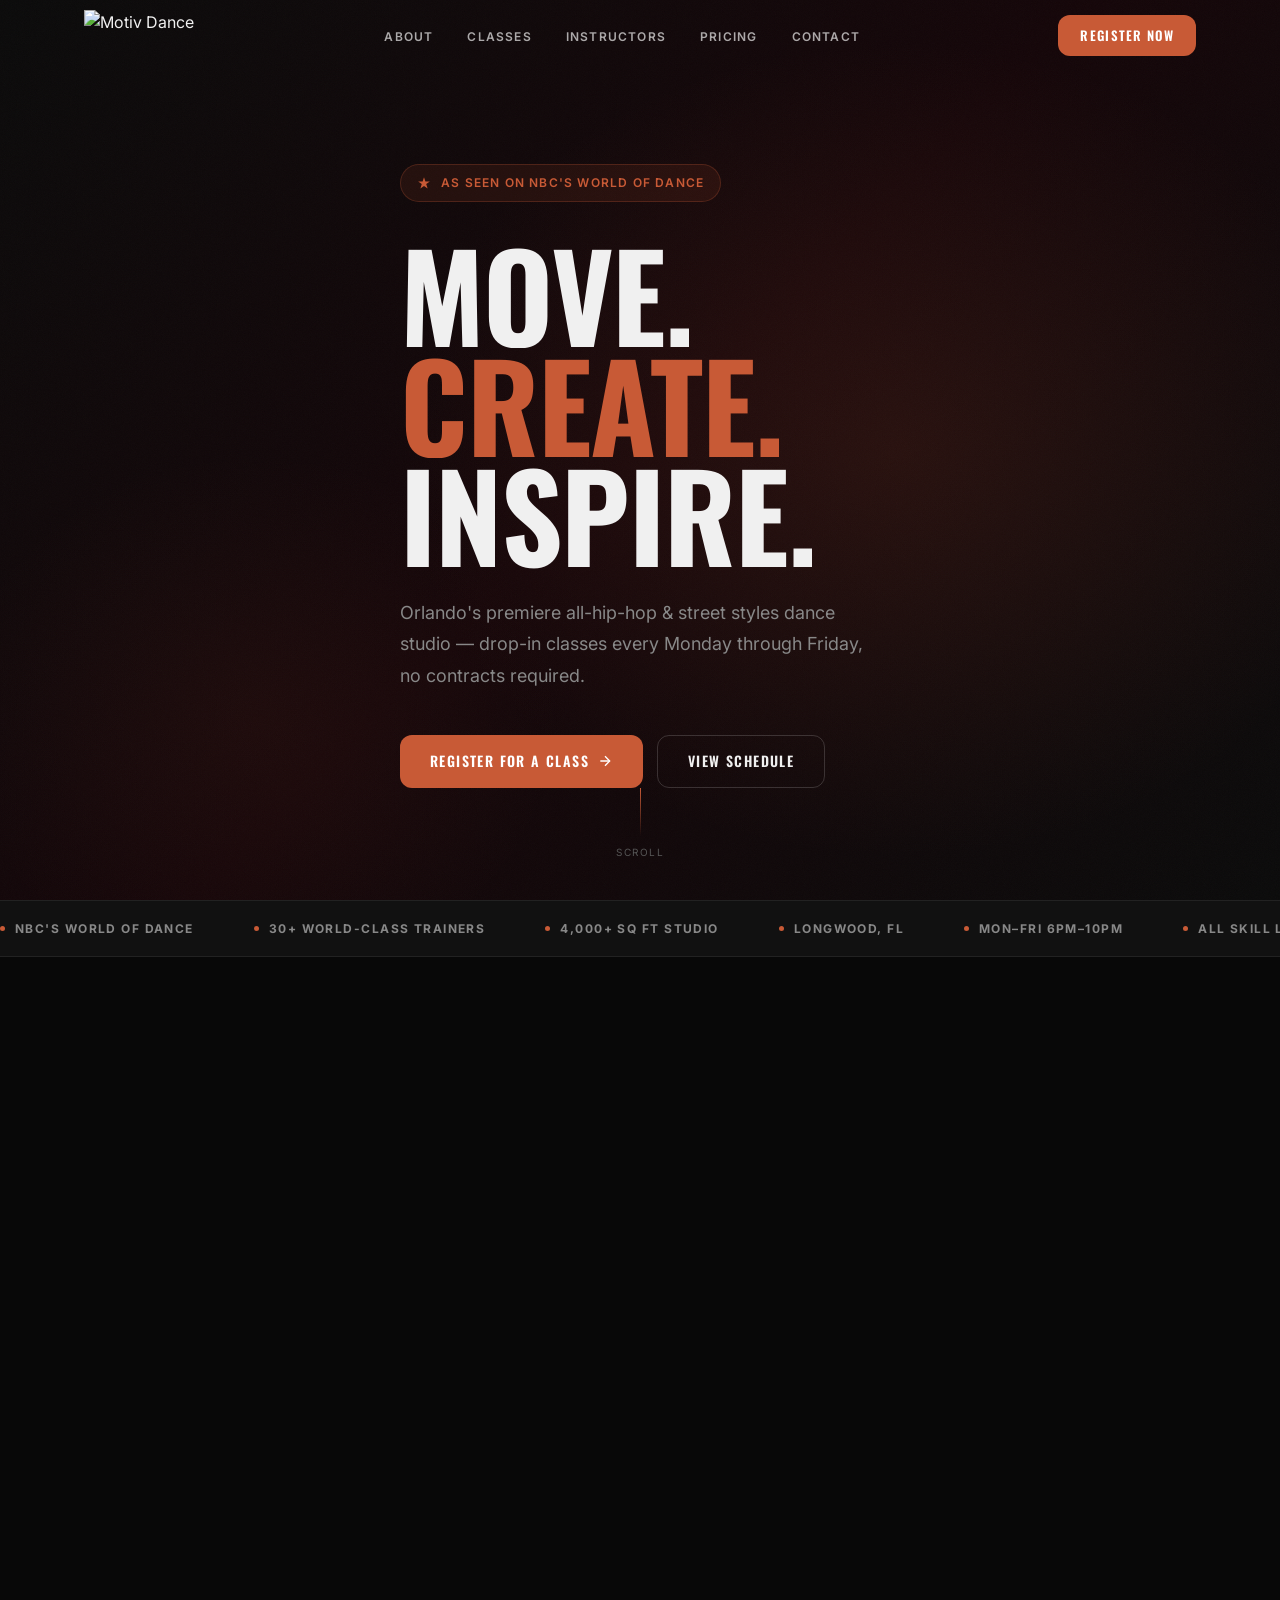
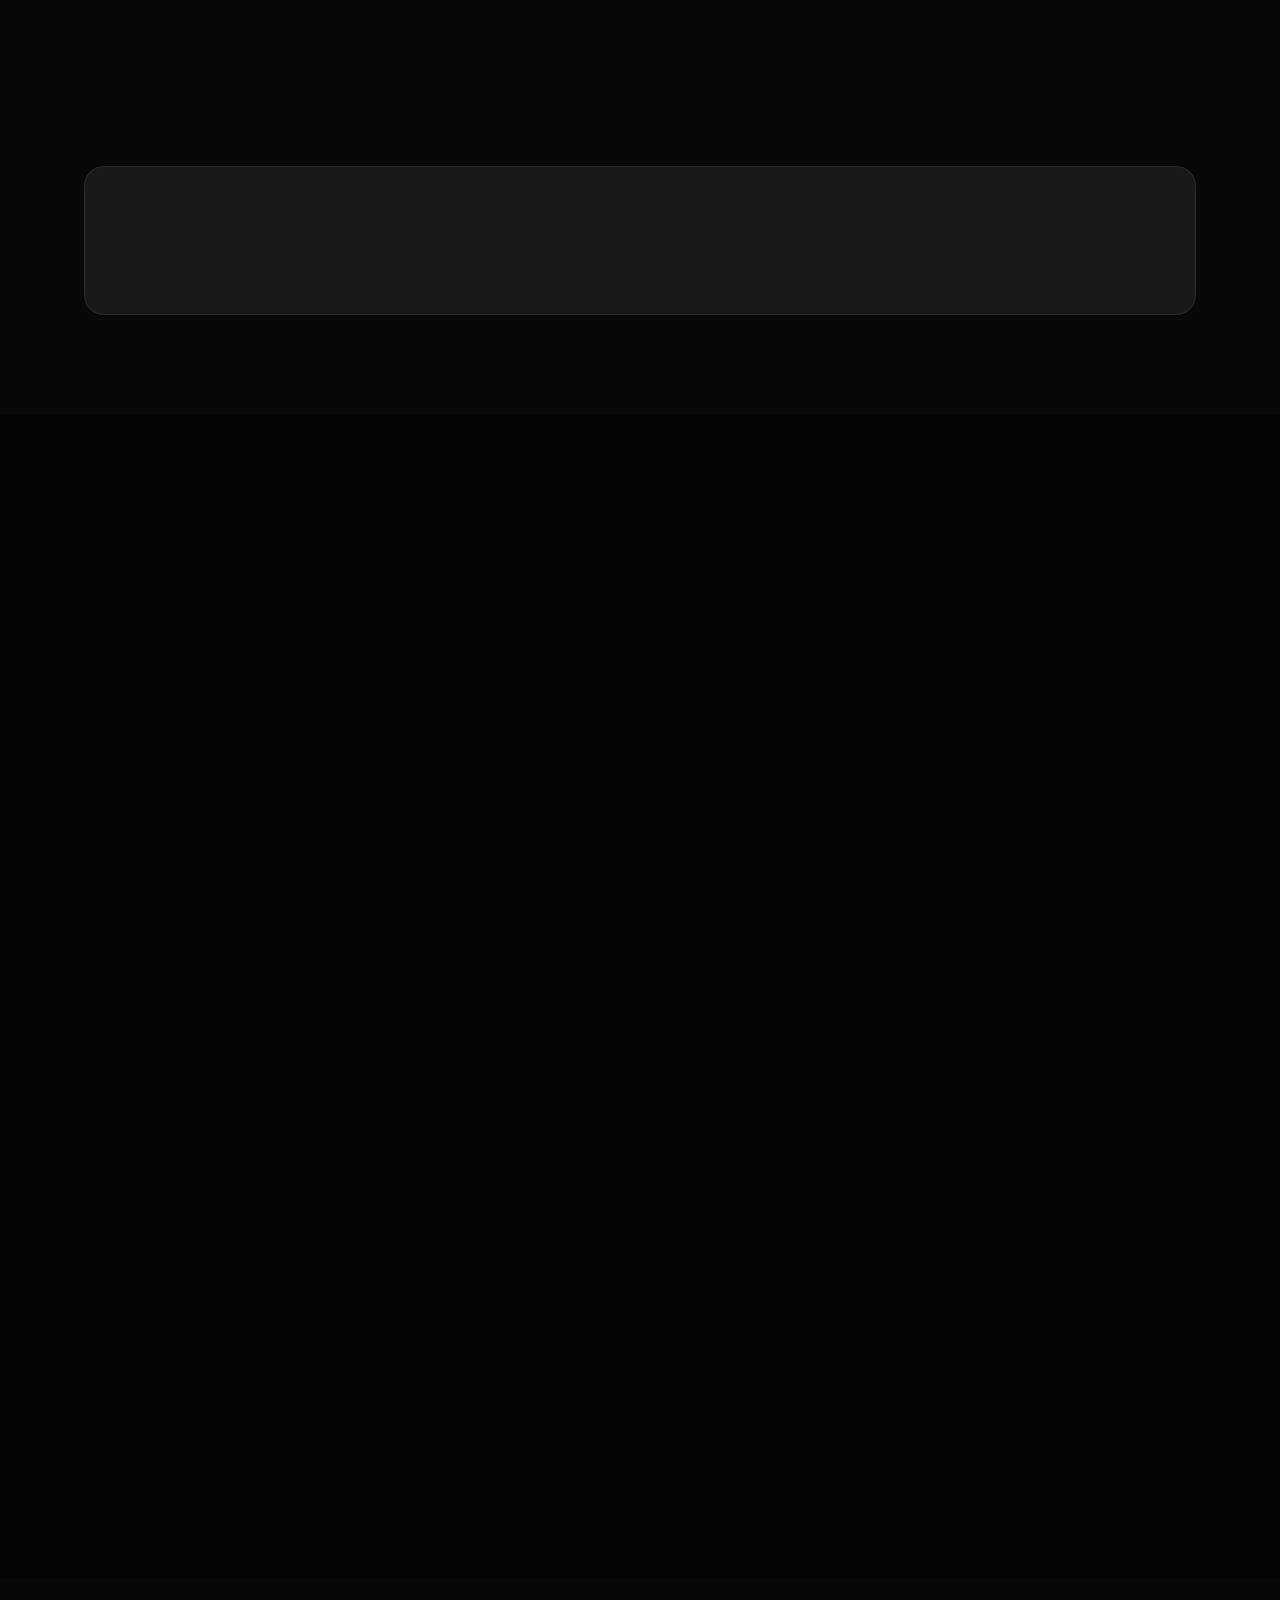
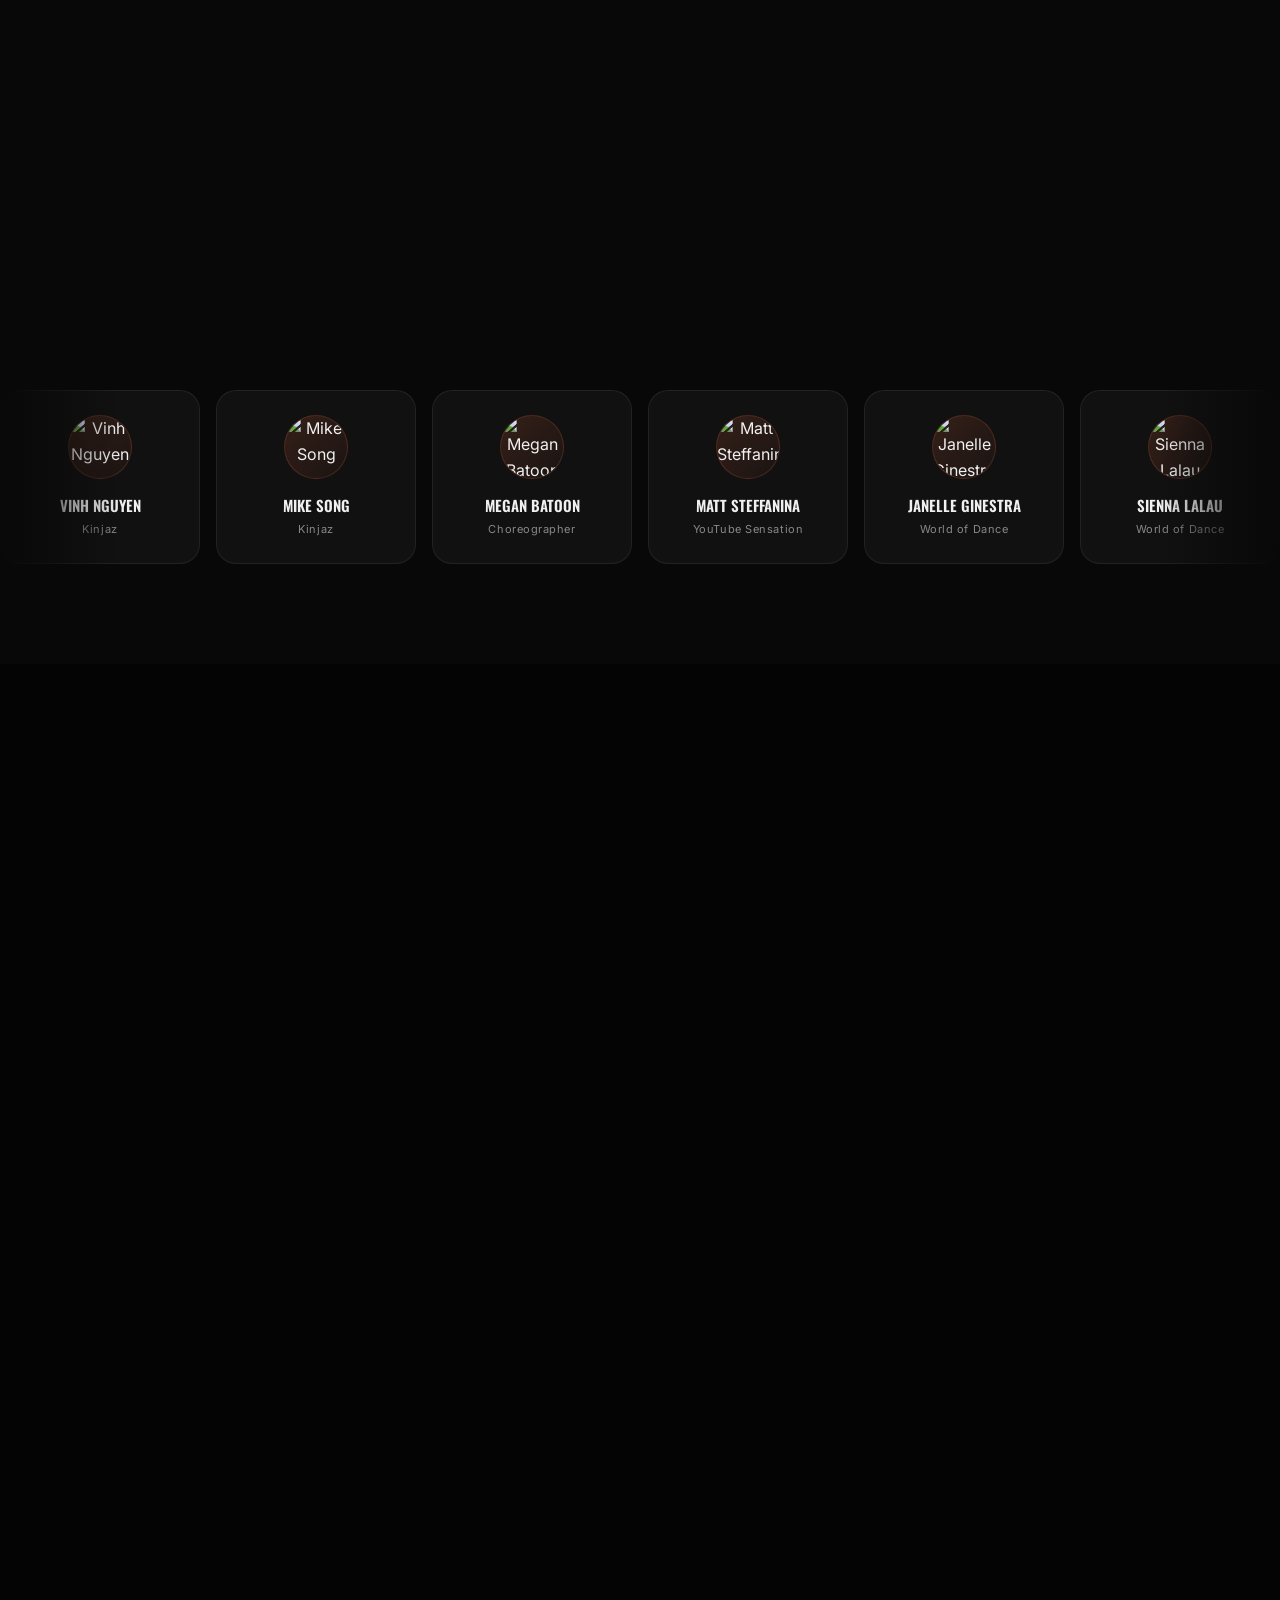
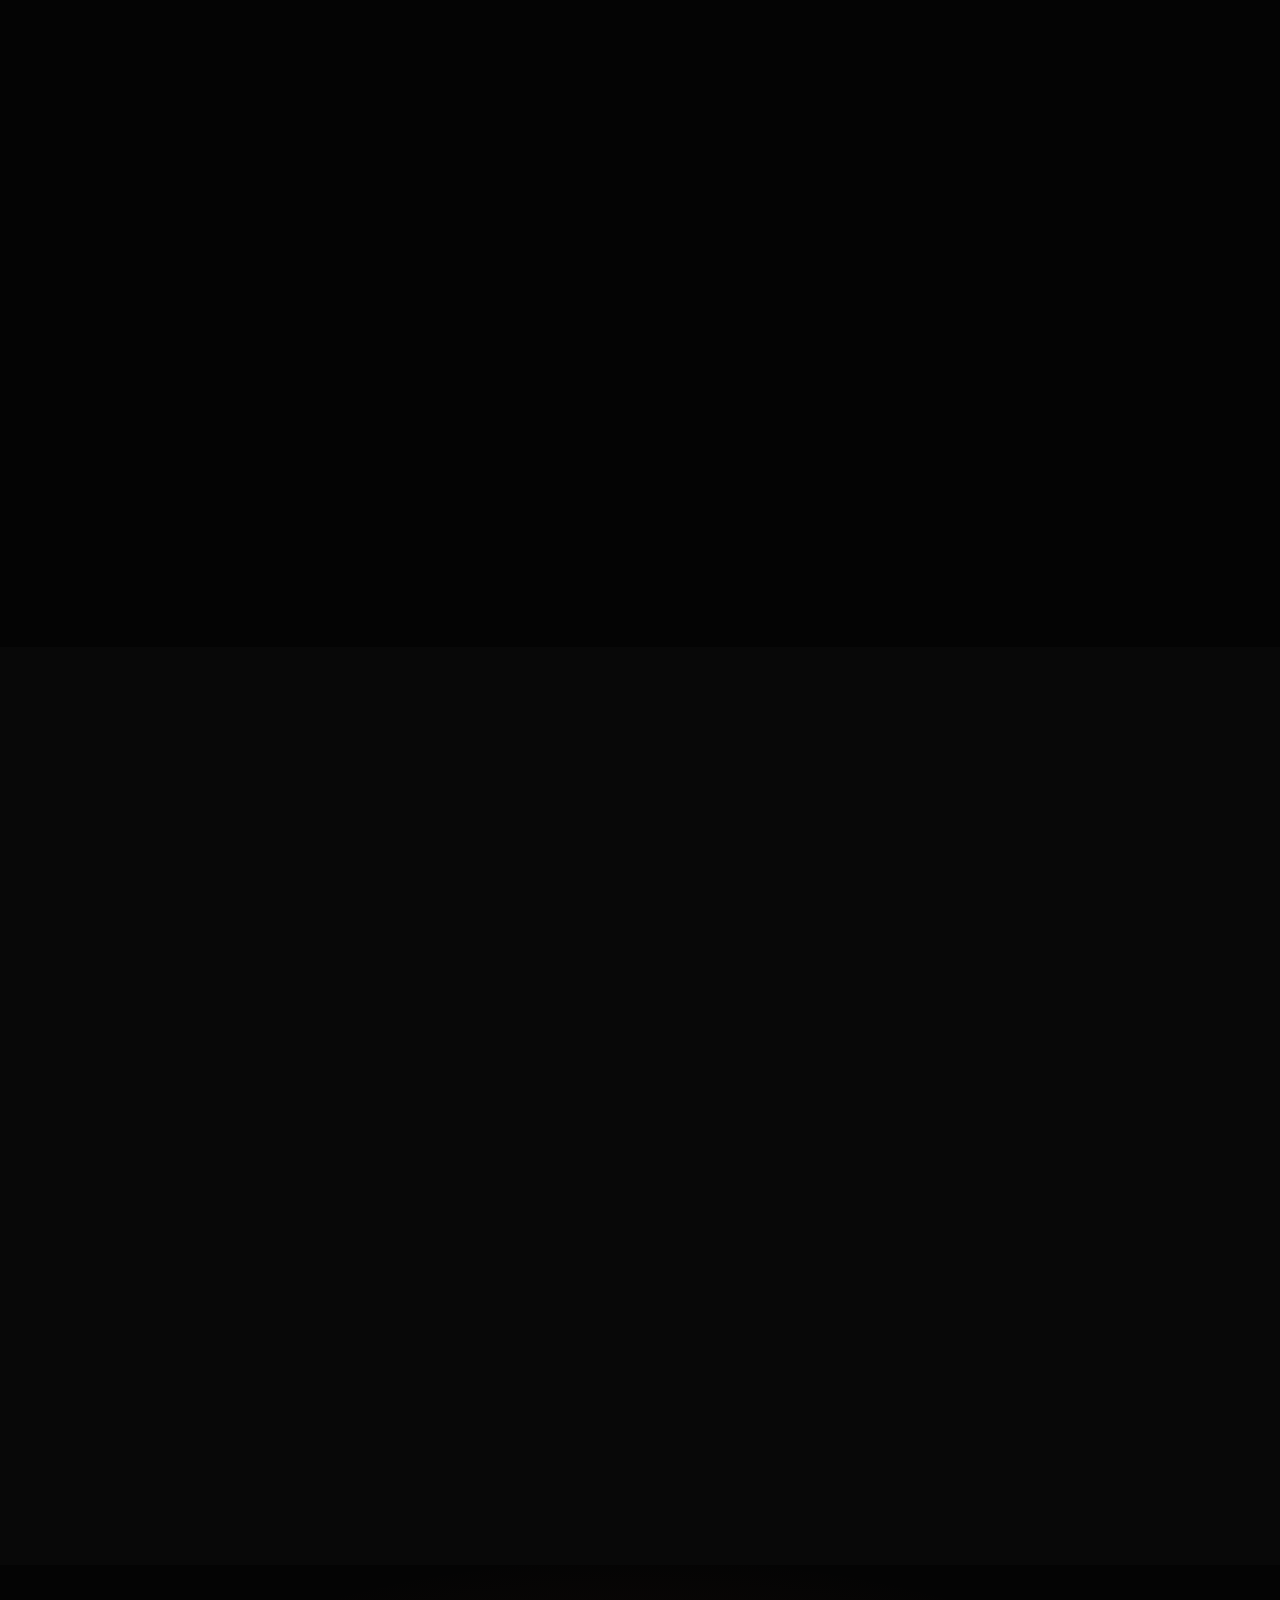
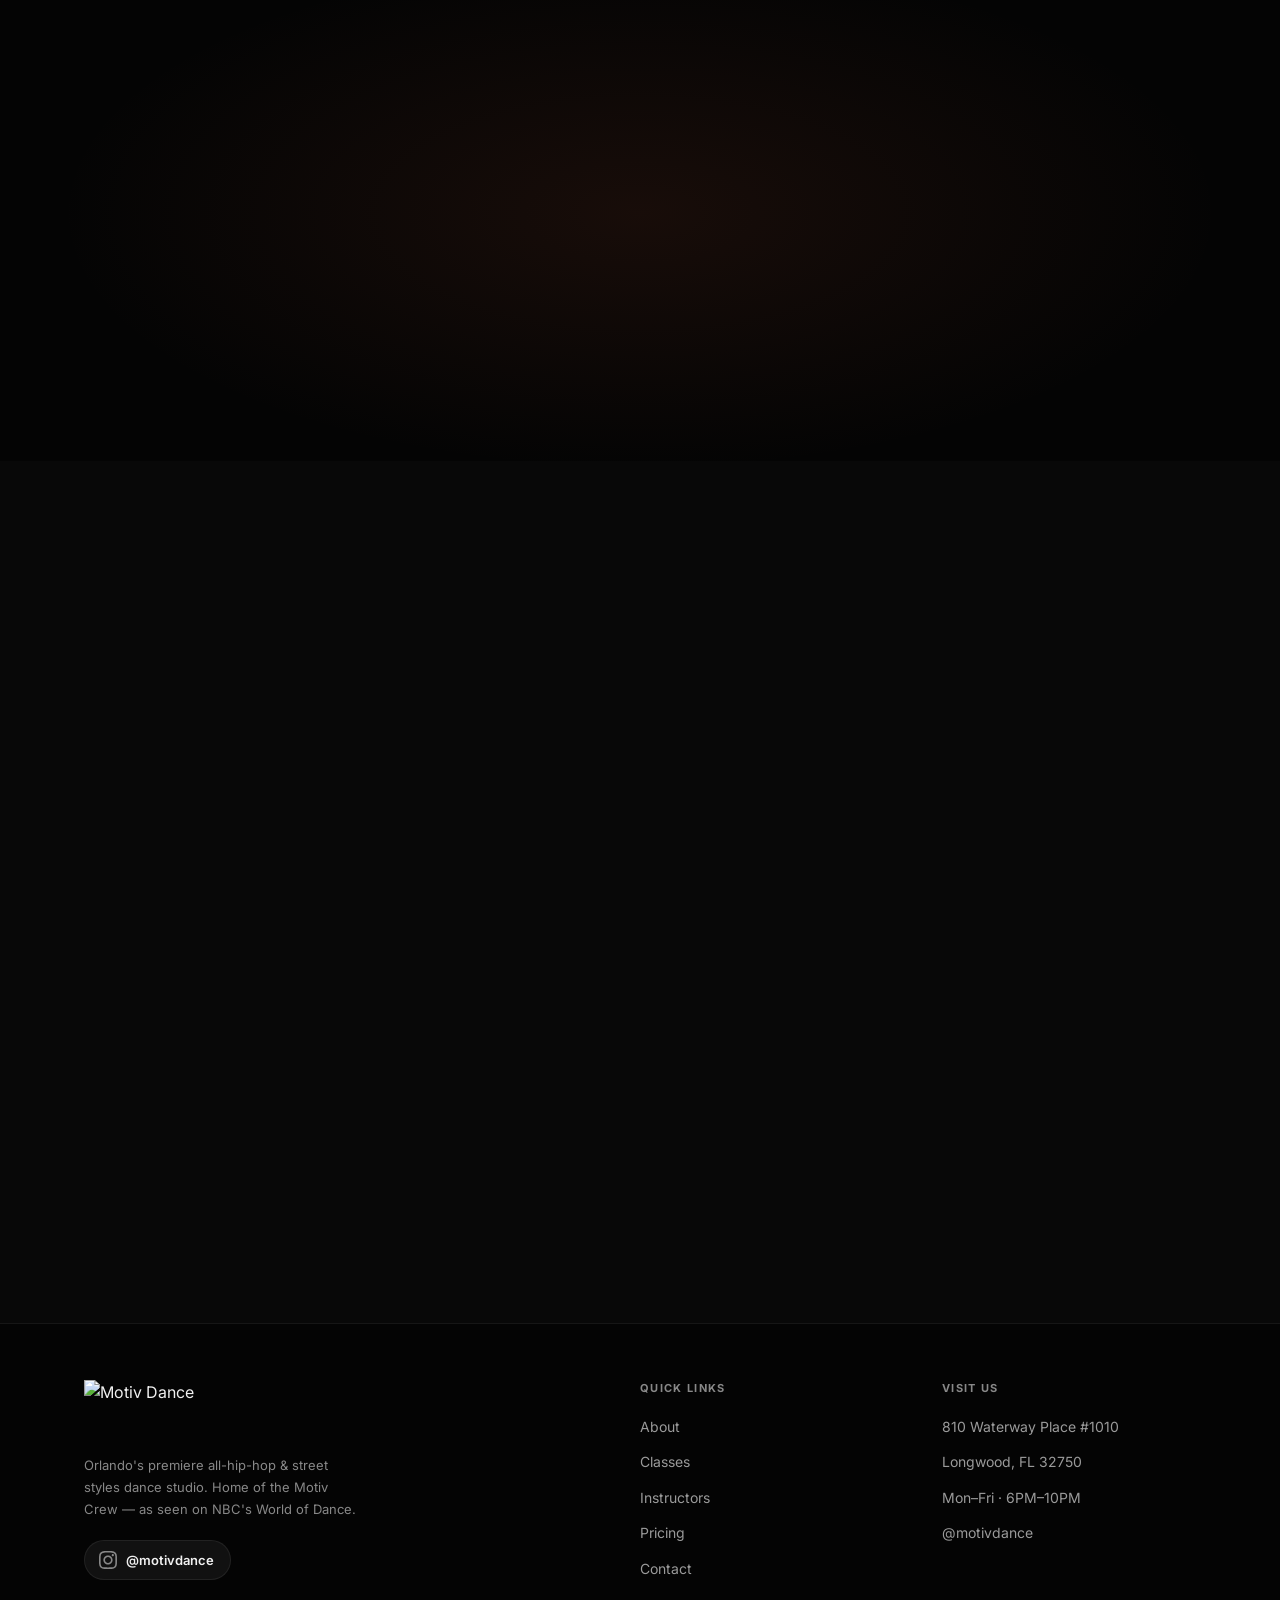
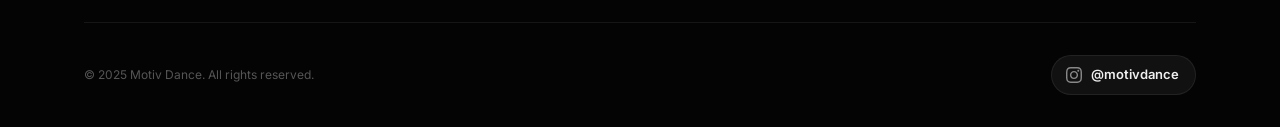
==== commit 7fc3c462: "Show @motivdance handle next to the Instagram icon The icon-only social buttons (contact section, fo" ====
--- a/index.html
+++ b/index.html
@@ -470,7 +470,7 @@
           </div>
           <div class="contact-socials reveal">
             <a href="https://instagram.com/motivdance" target="_blank" rel="noopener" class="social-btn" aria-label="Instagram">
-              <svg width="18" height="18" viewBox="0 0 24 24" fill="currentColor"><path d="M12 2.163c3.204 0 3.584.012 4.85.07 3.252.148 4.771 1.691 4.919 4.919.058 1.265.069 1.645.069 4.849 0 3.205-.012 3.584-.069 4.849-.149 3.225-1.664 4.771-4.919 4.919-1.266.058-1.644.07-4.85.07-3.204 0-3.584-.012-4.849-.07-3.26-.149-4.771-1.699-4.919-4.92-.058-1.265-.07-1.644-.07-4.849 0-3.204.013-3.583.07-4.849.149-3.227 1.664-4.771 4.919-4.919 1.266-.057 1.645-.069 4.849-.069zm0-2.163c-3.259 0-3.667.014-4.947.072-4.358.2-6.78 2.618-6.98 6.98-.059 1.281-.073 1.689-.073 4.948 0 3.259.014 3.668.072 4.948.2 4.358 2.618 6.78 6.98 6.98 1.281.058 1.689.072 4.948.072 3.259 0 3.668-.014 4.948-.072 4.354-.2 6.782-2.618 6.979-6.98.059-1.28.073-1.689.073-4.948 0-3.259-.014-3.667-.072-4.947-.196-4.354-2.617-6.78-6.979-6.98-1.281-.059-1.69-.073-4.949-.073zm0 5.838c-3.403 0-6.162 2.759-6.162 6.162s2.759 6.163 6.162 6.163 6.162-2.759 6.162-6.163c0-3.403-2.759-6.162-6.162-6.162zm0 10.162c-2.209 0-4-1.79-4-4 0-2.209 1.791-4 4-4s4 1.791 4 4c0 2.21-1.791 4-4 4zm6.406-11.845c-.796 0-1.441.645-1.441 1.44s.645 1.44 1.441 1.44c.795 0 1.439-.645 1.439-1.44s-.644-1.44-1.439-1.44z"/></svg>
+              <svg width="18" height="18" viewBox="0 0 24 24" fill="currentColor"><path d="M12 2.163c3.204 0 3.584.012 4.85.07 3.252.148 4.771 1.691 4.919 4.919.058 1.265.069 1.645.069 4.849 0 3.205-.012 3.584-.069 4.849-.149 3.225-1.664 4.771-4.919 4.919-1.266.058-1.644.07-4.85.07-3.204 0-3.584-.012-4.849-.07-3.26-.149-4.771-1.699-4.919-4.92-.058-1.265-.07-1.644-.07-4.849 0-3.204.013-3.583.07-4.849.149-3.227 1.664-4.771 4.919-4.919 1.266-.057 1.645-.069 4.849-.069zm0-2.163c-3.259 0-3.667.014-4.947.072-4.358.2-6.78 2.618-6.98 6.98-.059 1.281-.073 1.689-.073 4.948 0 3.259.014 3.668.072 4.948.2 4.358 2.618 6.78 6.98 6.98 1.281.058 1.689.072 4.948.072 3.259 0 3.668-.014 4.948-.072 4.354-.2 6.782-2.618 6.979-6.98.059-1.28.073-1.689.073-4.948 0-3.259-.014-3.667-.072-4.947-.196-4.354-2.617-6.78-6.979-6.98-1.281-.059-1.69-.073-4.949-.073zm0 5.838c-3.403 0-6.162 2.759-6.162 6.162s2.759 6.163 6.162 6.163 6.162-2.759 6.162-6.163c0-3.403-2.759-6.162-6.162-6.162zm0 10.162c-2.209 0-4-1.79-4-4 0-2.209 1.791-4 4-4s4 1.791 4 4c0 2.21-1.791 4-4 4zm6.406-11.845c-.796 0-1.441.645-1.441 1.44s.645 1.44 1.441 1.44c.795 0 1.439-.645 1.439-1.44s-.644-1.44-1.439-1.44z"/></svg><span class="social-btn-label">@motivdance</span>
             </a>
           </div>
         </div>
@@ -526,7 +526,7 @@
           <p class="footer-tagline">Orlando's premiere all-hip-hop &amp; street styles dance studio. Home of the Motiv Crew — as seen on NBC's World of Dance.</p>
           <div class="contact-socials" style="margin-top:20px;">
             <a href="https://instagram.com/motivdance" target="_blank" rel="noopener" class="social-btn" aria-label="Instagram">
-              <svg width="18" height="18" viewBox="0 0 24 24" fill="currentColor"><path d="M12 2.163c3.204 0 3.584.012 4.85.07 3.252.148 4.771 1.691 4.919 4.919.058 1.265.069 1.645.069 4.849 0 3.205-.012 3.584-.069 4.849-.149 3.225-1.664 4.771-4.919 4.919-1.266.058-1.644.07-4.85.07-3.204 0-3.584-.012-4.849-.07-3.26-.149-4.771-1.699-4.919-4.92-.058-1.265-.07-1.644-.07-4.849 0-3.204.013-3.583.07-4.849.149-3.227 1.664-4.771 4.919-4.919 1.266-.057 1.645-.069 4.849-.069zm0-2.163c-3.259 0-3.667.014-4.947.072-4.358.2-6.78 2.618-6.98 6.98-.059 1.281-.073 1.689-.073 4.948 0 3.259.014 3.668.072 4.948.2 4.358 2.618 6.78 6.98 6.98 1.281.058 1.689.072 4.948.072 3.259 0 3.668-.014 4.948-.072 4.354-.2 6.782-2.618 6.979-6.98.059-1.28.073-1.689.073-4.948 0-3.259-.014-3.667-.072-4.947-.196-4.354-2.617-6.78-6.979-6.98-1.281-.059-1.69-.073-4.949-.073zm0 5.838c-3.403 0-6.162 2.759-6.162 6.162s2.759 6.163 6.162 6.163 6.162-2.759 6.162-6.163c0-3.403-2.759-6.162-6.162-6.162zm0 10.162c-2.209 0-4-1.79-4-4 0-2.209 1.791-4 4-4s4 1.791 4 4c0 2.21-1.791 4-4 4zm6.406-11.845c-.796 0-1.441.645-1.441 1.44s.645 1.44 1.441 1.44c.795 0 1.439-.645 1.439-1.44s-.644-1.44-1.439-1.44z"/></svg>
+              <svg width="18" height="18" viewBox="0 0 24 24" fill="currentColor"><path d="M12 2.163c3.204 0 3.584.012 4.85.07 3.252.148 4.771 1.691 4.919 4.919.058 1.265.069 1.645.069 4.849 0 3.205-.012 3.584-.069 4.849-.149 3.225-1.664 4.771-4.919 4.919-1.266.058-1.644.07-4.85.07-3.204 0-3.584-.012-4.849-.07-3.26-.149-4.771-1.699-4.919-4.92-.058-1.265-.07-1.644-.07-4.849 0-3.204.013-3.583.07-4.849.149-3.227 1.664-4.771 4.919-4.919 1.266-.057 1.645-.069 4.849-.069zm0-2.163c-3.259 0-3.667.014-4.947.072-4.358.2-6.78 2.618-6.98 6.98-.059 1.281-.073 1.689-.073 4.948 0 3.259.014 3.668.072 4.948.2 4.358 2.618 6.78 6.98 6.98 1.281.058 1.689.072 4.948.072 3.259 0 3.668-.014 4.948-.072 4.354-.2 6.782-2.618 6.979-6.98.059-1.28.073-1.689.073-4.948 0-3.259-.014-3.667-.072-4.947-.196-4.354-2.617-6.78-6.979-6.98-1.281-.059-1.69-.073-4.949-.073zm0 5.838c-3.403 0-6.162 2.759-6.162 6.162s2.759 6.163 6.162 6.163 6.162-2.759 6.162-6.163c0-3.403-2.759-6.162-6.162-6.162zm0 10.162c-2.209 0-4-1.79-4-4 0-2.209 1.791-4 4-4s4 1.791 4 4c0 2.21-1.791 4-4 4zm6.406-11.845c-.796 0-1.441.645-1.441 1.44s.645 1.44 1.441 1.44c.795 0 1.439-.645 1.439-1.44s-.644-1.44-1.439-1.44z"/></svg><span class="social-btn-label">@motivdance</span>
             </a>
           </div>
         </div>
@@ -554,7 +554,7 @@
         <span class="footer-copy">&copy; 2025 Motiv Dance. All rights reserved.</span>
         <div class="footer-socials">
           <a href="https://instagram.com/motivdance" target="_blank" rel="noopener" class="social-btn" aria-label="Instagram">
-            <svg width="16" height="16" viewBox="0 0 24 24" fill="currentColor"><path d="M12 2.163c3.204 0 3.584.012 4.85.07 3.252.148 4.771 1.691 4.919 4.919.058 1.265.069 1.645.069 4.849 0 3.205-.012 3.584-.069 4.849-.149 3.225-1.664 4.771-4.919 4.919-1.266.058-1.644.07-4.85.07-3.204 0-3.584-.012-4.849-.07-3.26-.149-4.771-1.699-4.919-4.92-.058-1.265-.07-1.644-.07-4.849 0-3.204.013-3.583.07-4.849.149-3.227 1.664-4.771 4.919-4.919 1.266-.057 1.645-.069 4.849-.069zm0-2.163c-3.259 0-3.667.014-4.947.072-4.358.2-6.78 2.618-6.98 6.98-.059 1.281-.073 1.689-.073 4.948 0 3.259.014 3.668.072 4.948.2 4.358 2.618 6.78 6.98 6.98 1.281.058 1.689.072 4.948.072 3.259 0 3.668-.014 4.948-.072 4.354-.2 6.782-2.618 6.979-6.98.059-1.28.073-1.689.073-4.948 0-3.259-.014-3.667-.072-4.947-.196-4.354-2.617-6.78-6.979-6.98-1.281-.059-1.69-.073-4.949-.073zm0 5.838c-3.403 0-6.162 2.759-6.162 6.162s2.759 6.163 6.162 6.163 6.162-2.759 6.162-6.163c0-3.403-2.759-6.162-6.162-6.162zm0 10.162c-2.209 0-4-1.79-4-4 0-2.209 1.791-4 4-4s4 1.791 4 4c0 2.21-1.791 4-4 4zm6.406-11.845c-.796 0-1.441.645-1.441 1.44s.645 1.44 1.441 1.44c.795 0 1.439-.645 1.439-1.44s-.644-1.44-1.439-1.44z"/></svg>
+            <svg width="16" height="16" viewBox="0 0 24 24" fill="currentColor"><path d="M12 2.163c3.204 0 3.584.012 4.85.07 3.252.148 4.771 1.691 4.919 4.919.058 1.265.069 1.645.069 4.849 0 3.205-.012 3.584-.069 4.849-.149 3.225-1.664 4.771-4.919 4.919-1.266.058-1.644.07-4.85.07-3.204 0-3.584-.012-4.849-.07-3.26-.149-4.771-1.699-4.919-4.92-.058-1.265-.07-1.644-.07-4.849 0-3.204.013-3.583.07-4.849.149-3.227 1.664-4.771 4.919-4.919 1.266-.057 1.645-.069 4.849-.069zm0-2.163c-3.259 0-3.667.014-4.947.072-4.358.2-6.78 2.618-6.98 6.98-.059 1.281-.073 1.689-.073 4.948 0 3.259.014 3.668.072 4.948.2 4.358 2.618 6.78 6.98 6.98 1.281.058 1.689.072 4.948.072 3.259 0 3.668-.014 4.948-.072 4.354-.2 6.782-2.618 6.979-6.98.059-1.28.073-1.689.073-4.948 0-3.259-.014-3.667-.072-4.947-.196-4.354-2.617-6.78-6.979-6.98-1.281-.059-1.69-.073-4.949-.073zm0 5.838c-3.403 0-6.162 2.759-6.162 6.162s2.759 6.163 6.162 6.163 6.162-2.759 6.162-6.163c0-3.403-2.759-6.162-6.162-6.162zm0 10.162c-2.209 0-4-1.79-4-4 0-2.209 1.791-4 4-4s4 1.791 4 4c0 2.21-1.791 4-4 4zm6.406-11.845c-.796 0-1.441.645-1.441 1.44s.645 1.44 1.441 1.44c.795 0 1.439-.645 1.439-1.44s-.644-1.44-1.439-1.44z"/></svg><span class="social-btn-label">@motivdance</span>
           </a>
         </div>
       </div>
--- a/css/style.css
+++ b/css/style.css
@@ -537,12 +537,14 @@
 .contact-value a:hover { color: var(--red); }
 .contact-socials { display: flex; gap: 12px; margin-top: 8px; }
 .social-btn {
-  width: 40px; height: 40px; border-radius: 50%;
+  height: 40px; padding: 0 16px 0 14px; border-radius: 999px;
   background: var(--surface); border: 1px solid var(--border);
-  display: flex; align-items: center; justify-content: center;
+  display: inline-flex; align-items: center; gap: 9px;
   color: var(--muted); transition: all .25s;
 }
 .social-btn:hover { border-color: var(--red); color: var(--red); transform: translateY(-2px); }
+.social-btn-label { font-size: 13px; font-weight: 600; color: var(--text); white-space: nowrap; }
+.social-btn:hover .social-btn-label { color: var(--red); }
 .contact-form-wrap { background: var(--surface); border: 1px solid var(--border); border-radius: var(--radius-lg); padding: 36px; }
 .contact-form-title { font-family: 'Oswald', sans-serif; font-size: 22px; font-weight: 700; text-transform: uppercase; margin-bottom: 24px; }
 .form-row { display: grid; grid-template-columns: 1fr 1fr; gap: 14px; margin-bottom: 14px; }
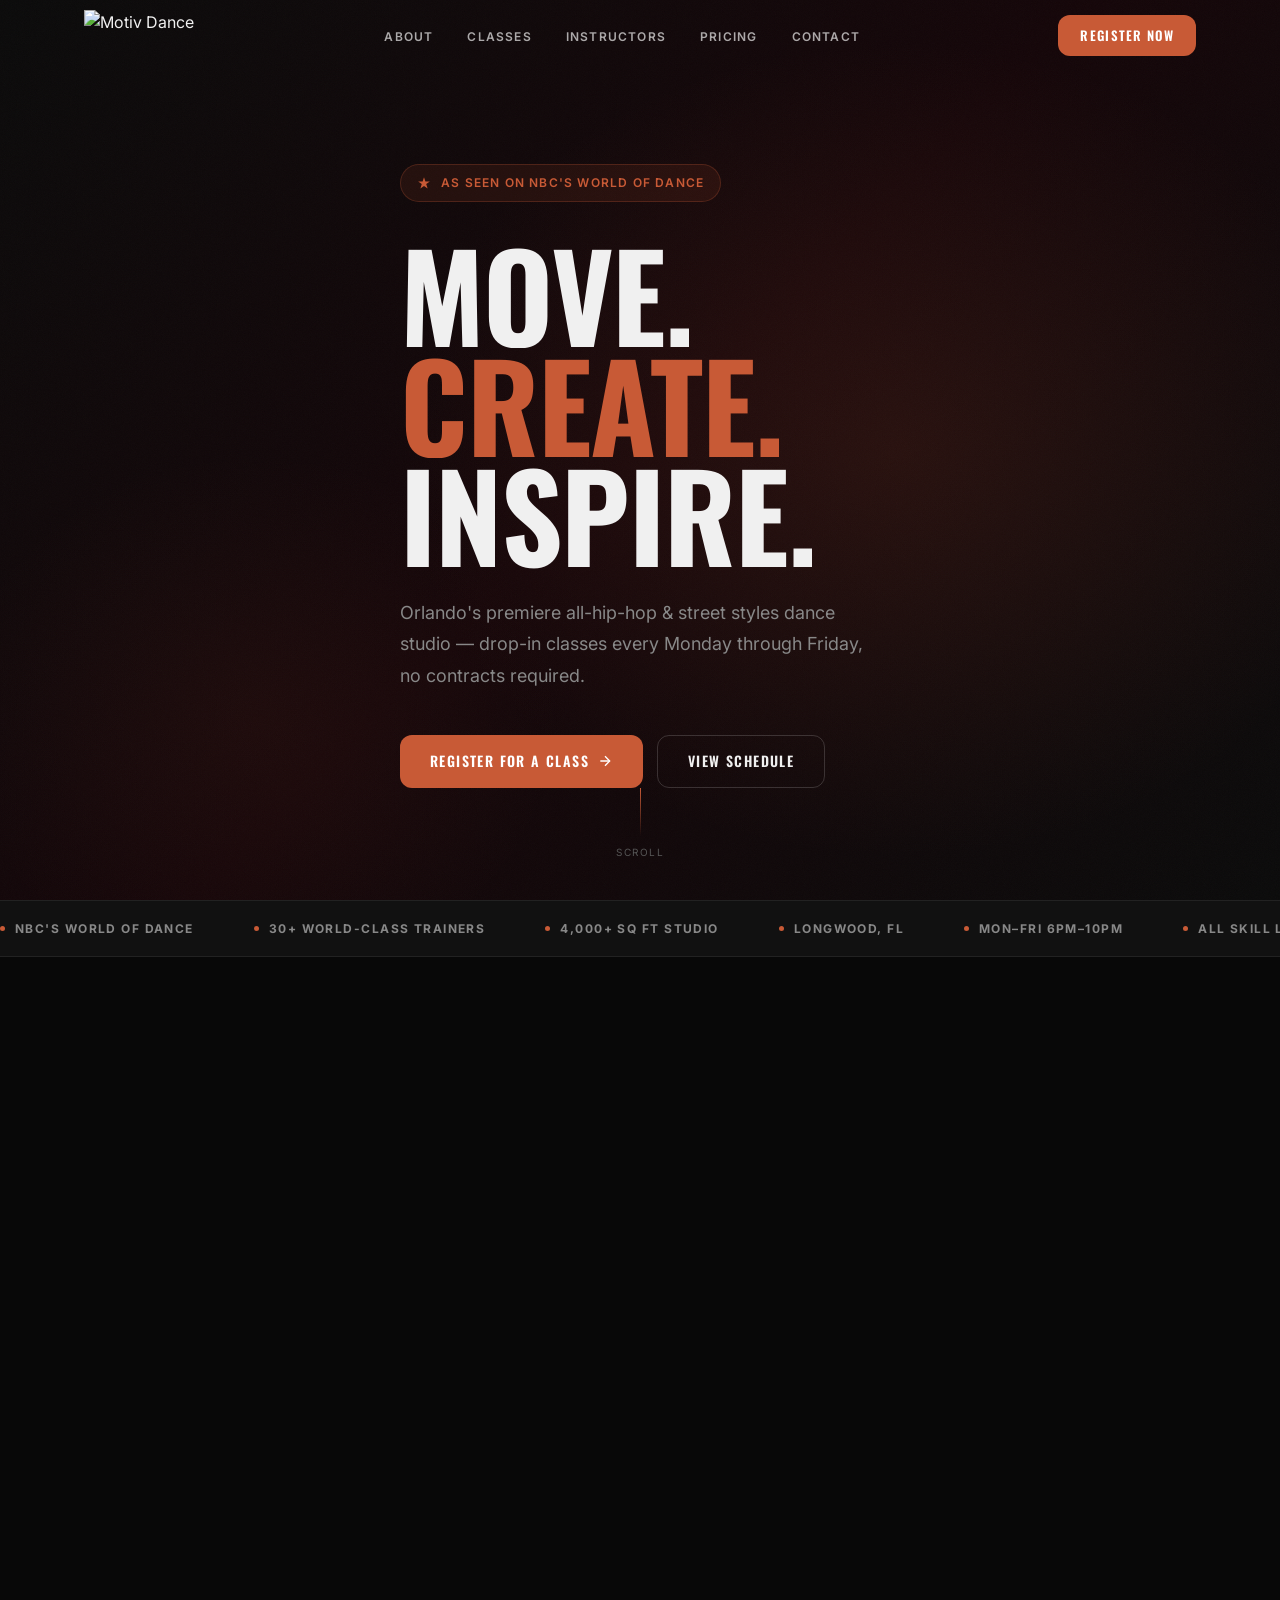
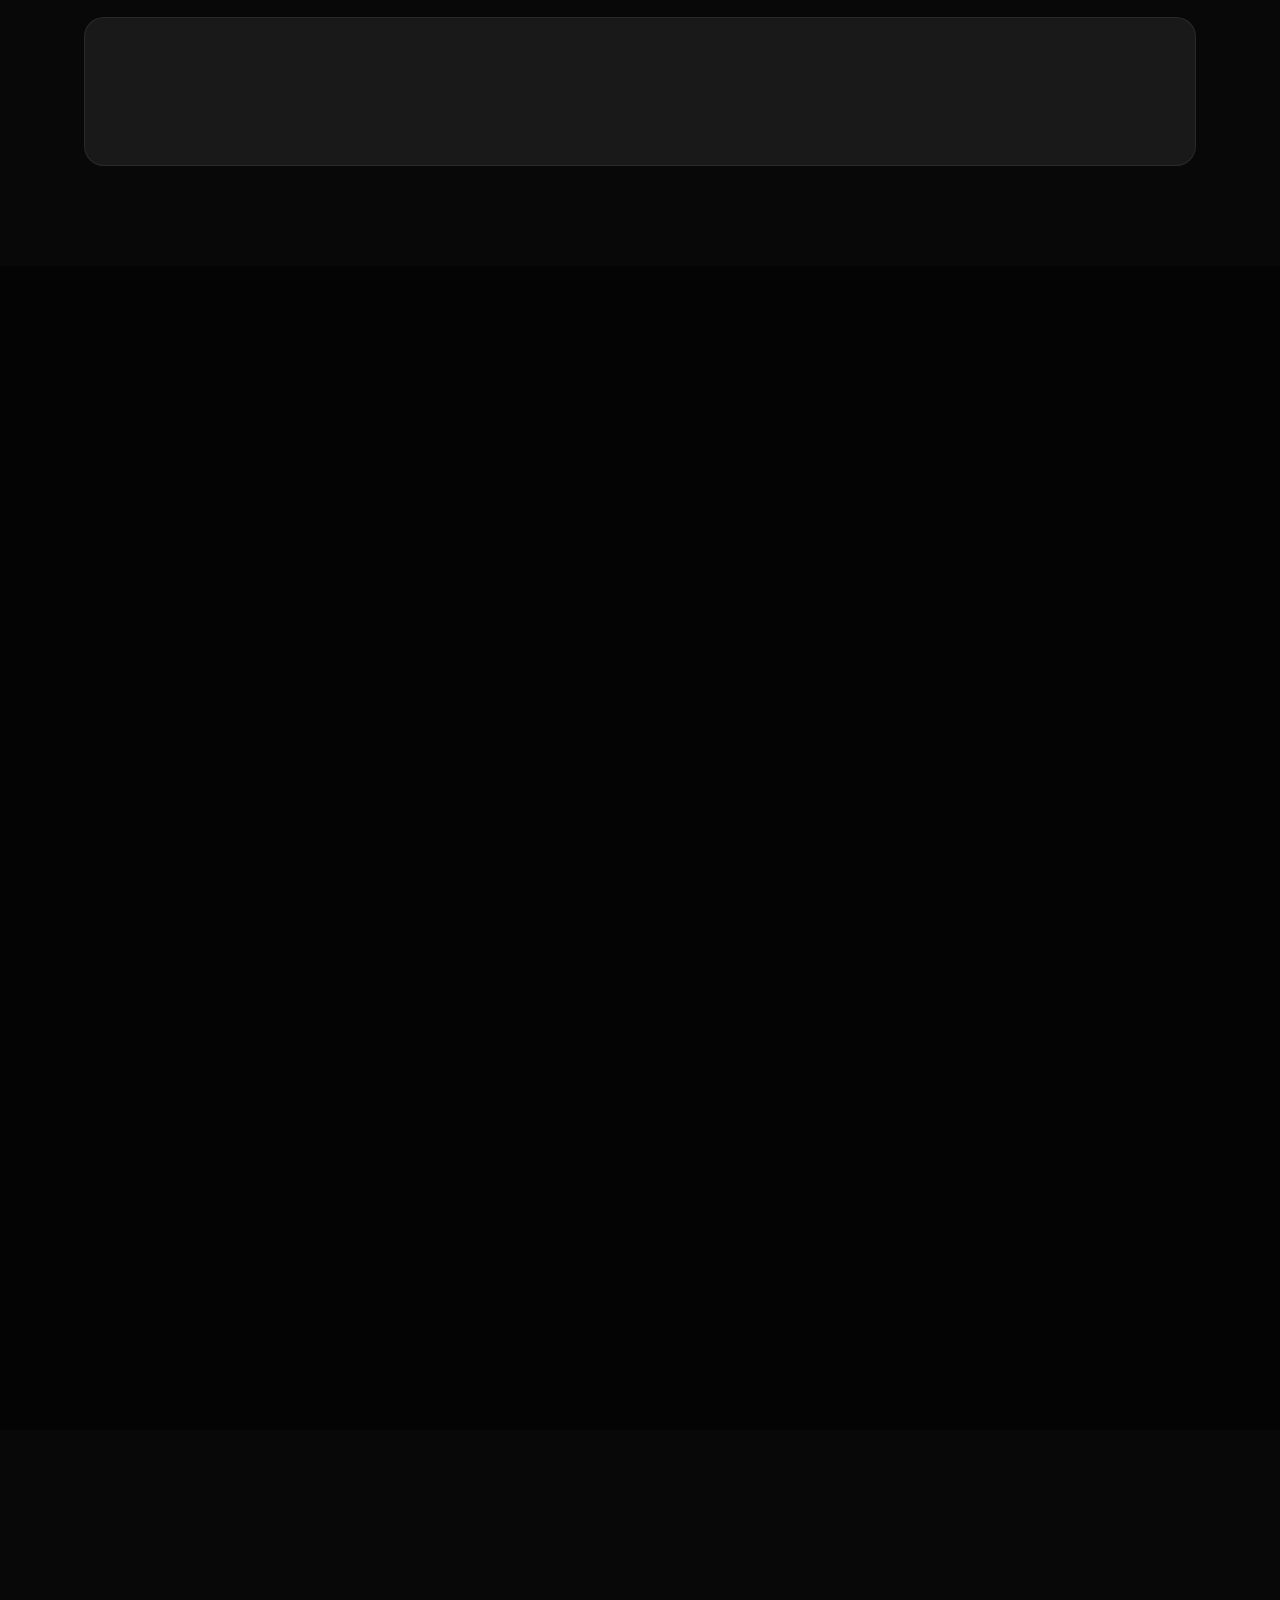
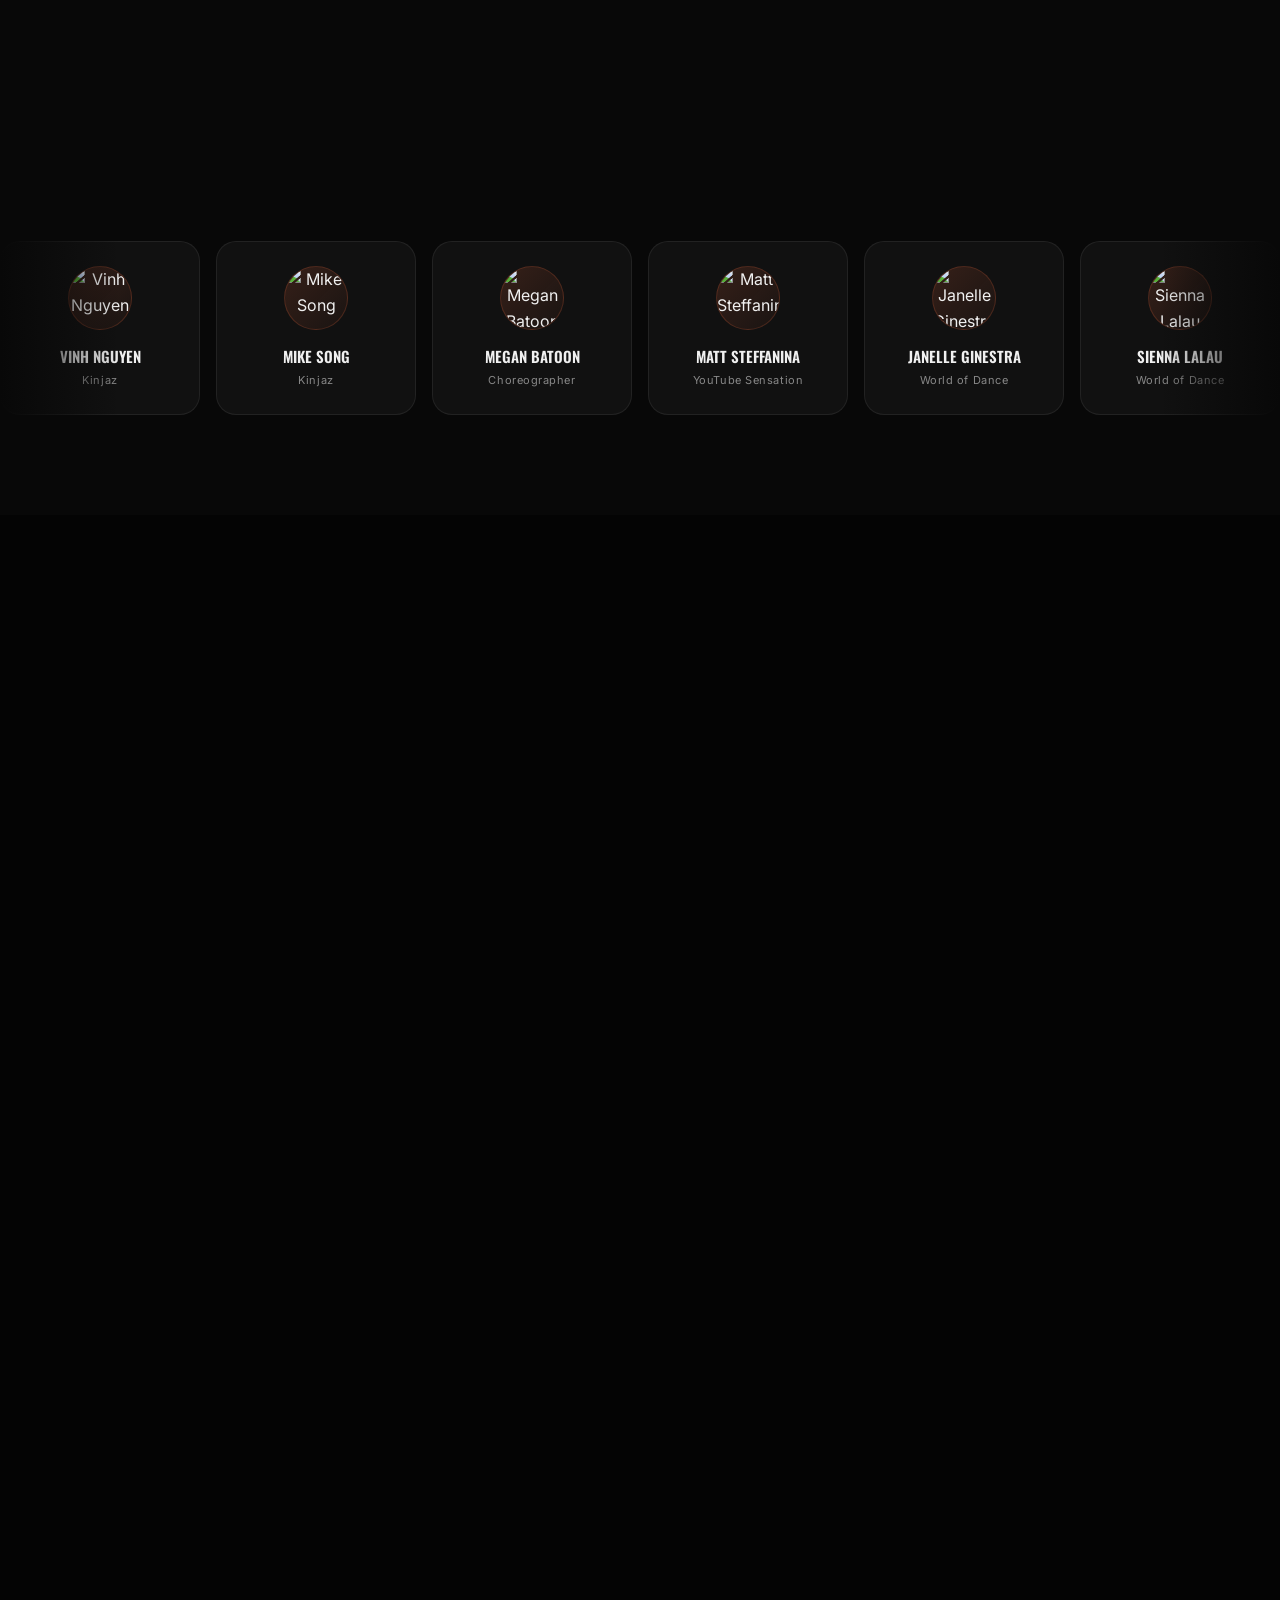
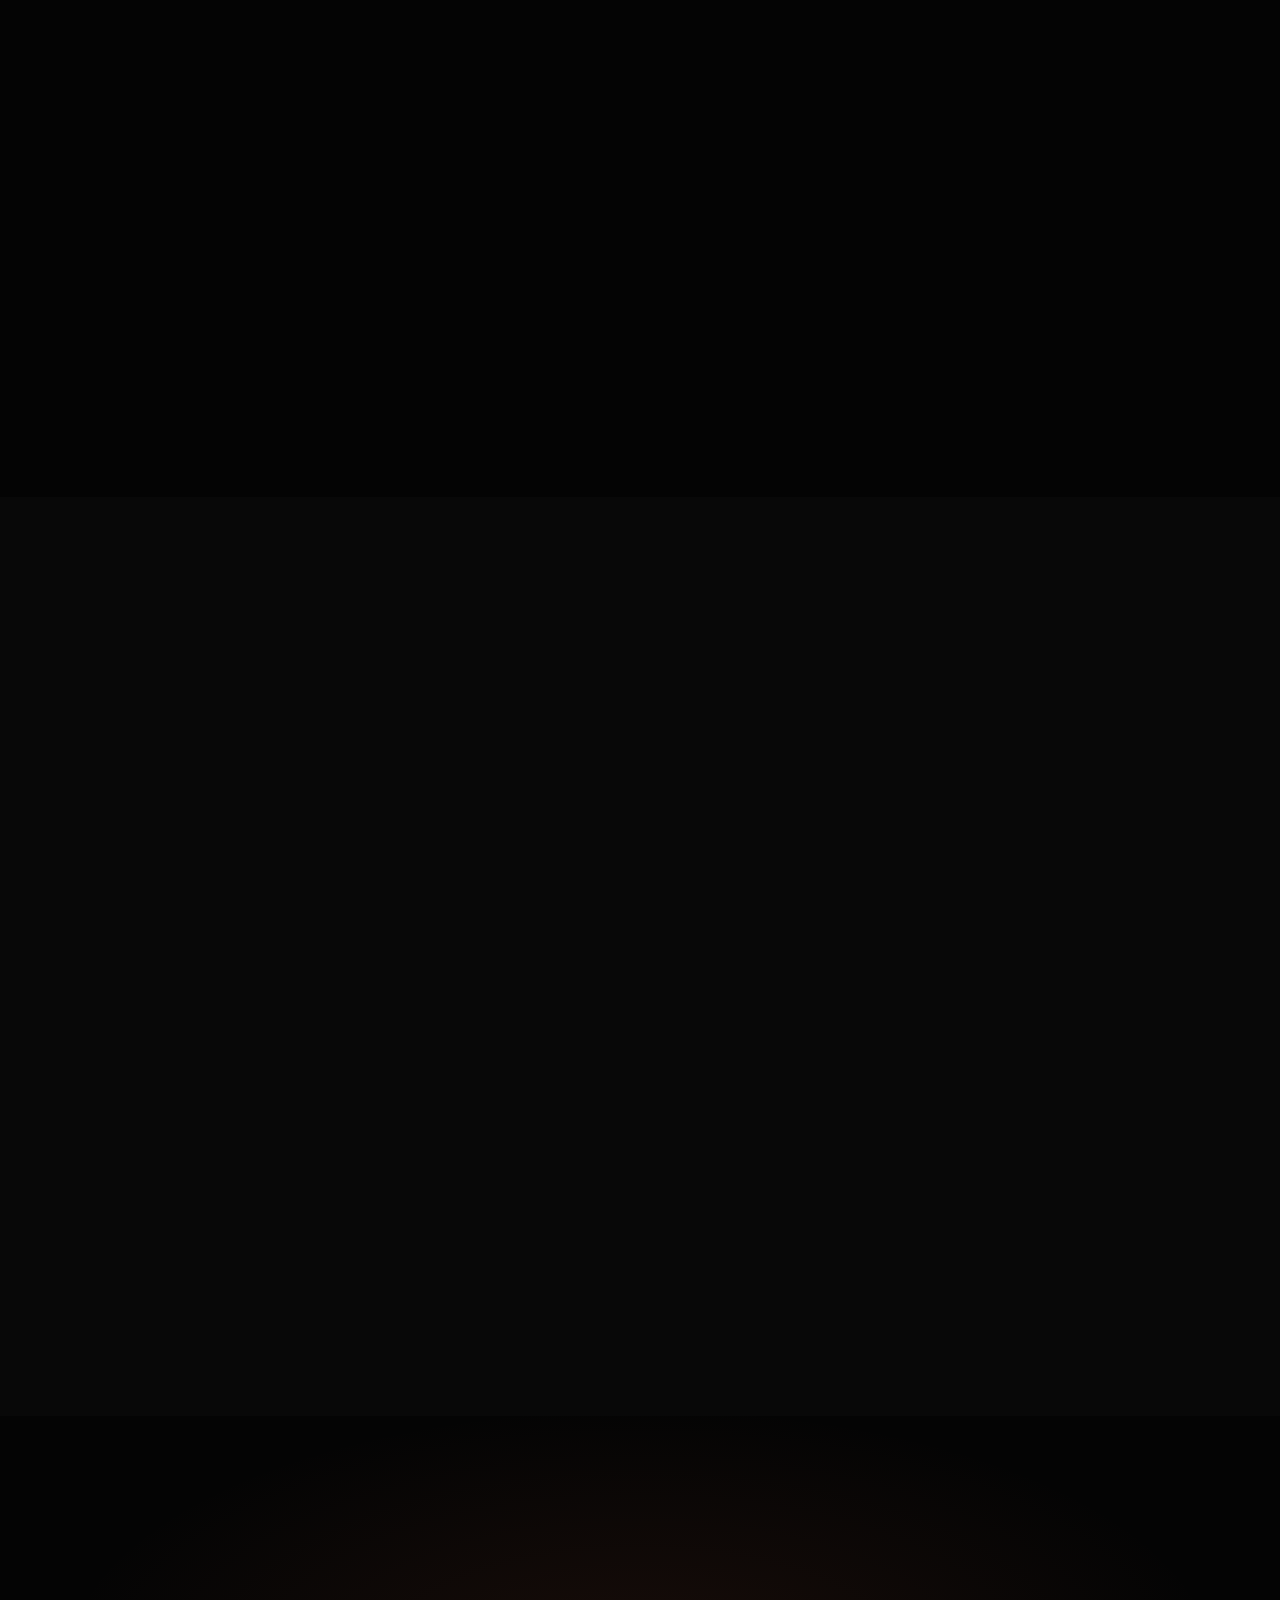
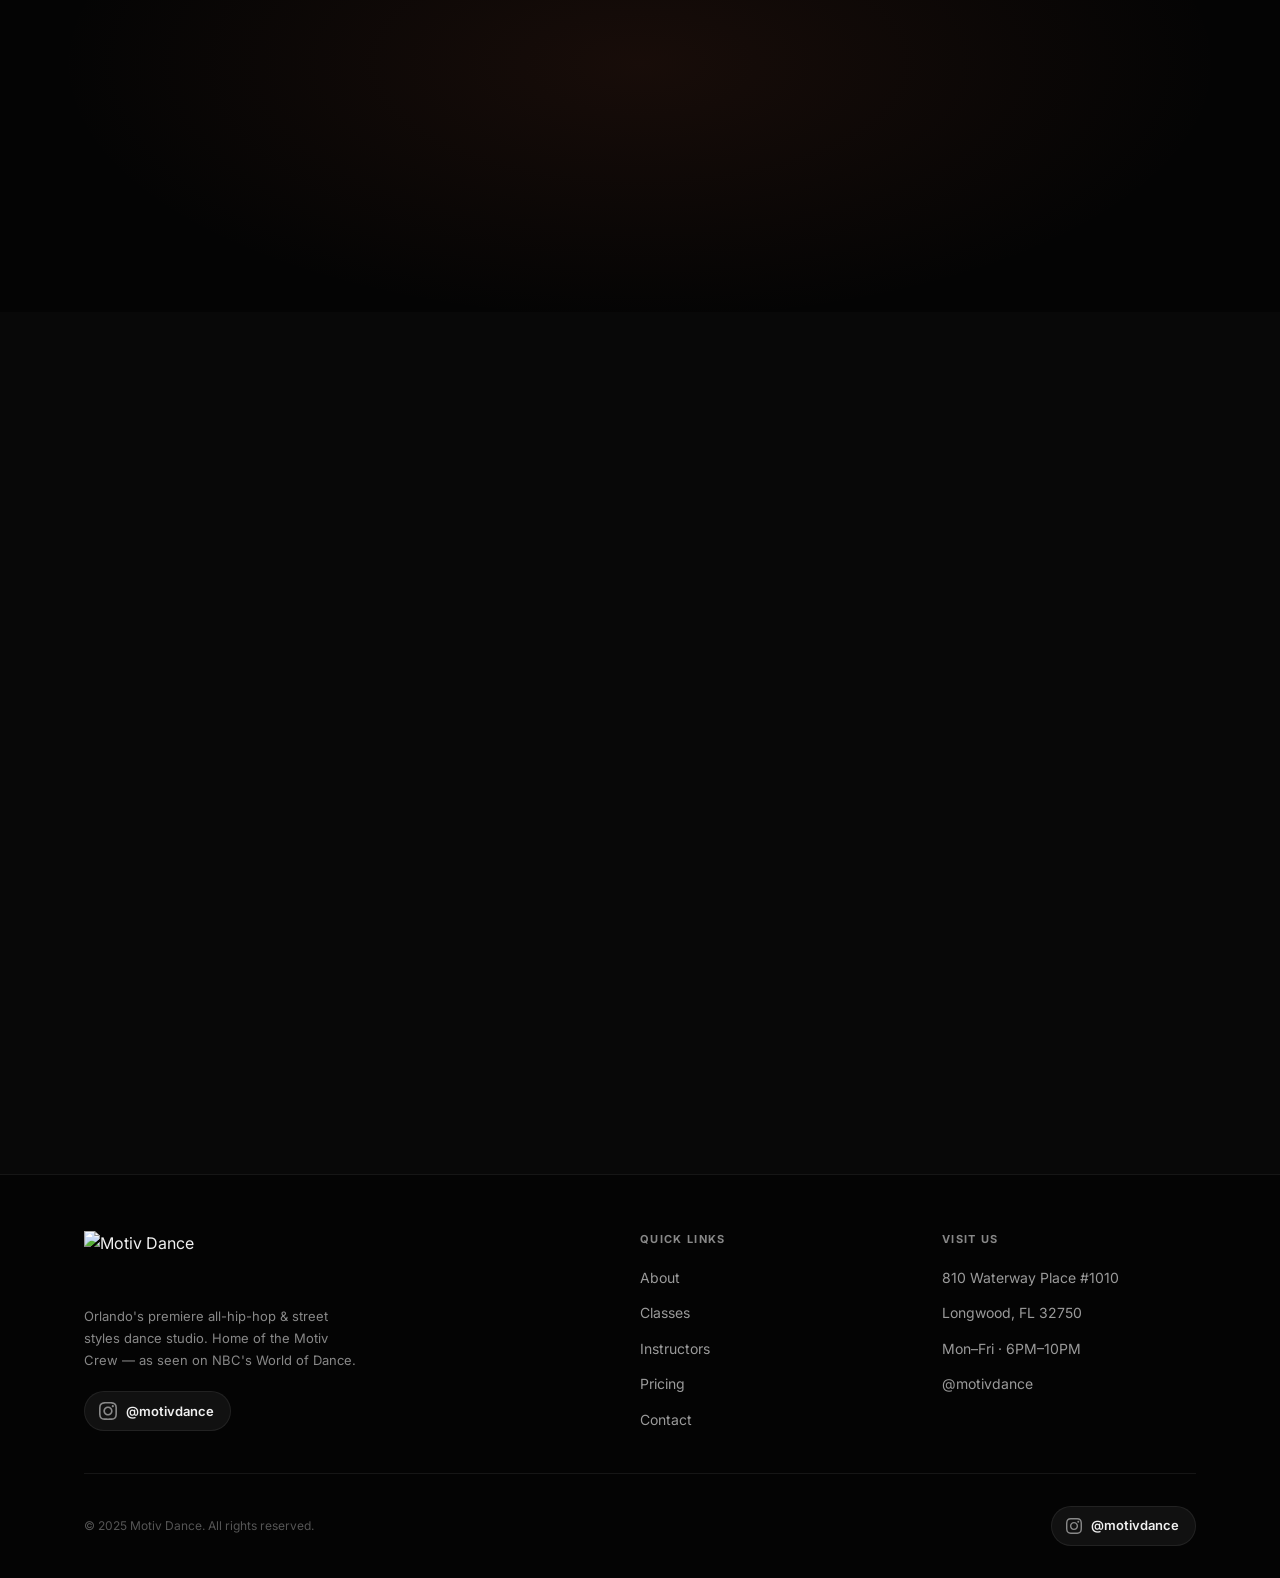
==== commit e7e5b71f: "Remove empty about-section placeholder box, center text, fold stat into bullet The About the Studio " ====
--- a/index.html
+++ b/index.html
@@ -102,27 +102,15 @@
   <section id="about" class="section-padding">
     <div class="container">
       <div class="about-grid">
-        <div class="about-visual reveal">
-          <div class="about-img-wrap">
-            <div class="about-img-bg">
-              <svg width="180" height="180" viewBox="0 0 24 24" fill="none" stroke="white" stroke-width="0.5">
-                <path d="M12 2C6.48 2 2 6.48 2 12s4.48 10 10 10 10-4.48 10-10S17.52 2 12 2z"/>
-                <path d="M8 12c0-2.21 1.79-4 4-4s4 1.79 4 4-1.79 4-4 4-4-1.79-4-4z"/>
-                <path d="M12 2v4M12 18v4M2 12h4M18 12h4"/>
-              </svg>
-            </div>
-          </div>
-          <div class="about-tag">
-            <div class="about-tag-num">10+</div>
-            <div class="about-tag-label">Years of Excellence</div>
-          </div>
-        </div>
-
         <div class="about-text">
           <span class="eyebrow reveal">About the Studio</span>
           <h2 class="section-title reveal">Central Florida's <span class="text-red">First</span> of Its Kind</h2>
           <p class="section-sub reveal">Motiv Dance is Orlando's premiere all-hip-hop and street styles dance studio — and the first studio of its kind in Central Florida. Home to the Motiv Crew, as seen on NBC's World of Dance.</p>
           <ul class="about-list">
+            <li class="about-list-item reveal">
+              <svg width="18" height="18" viewBox="0 0 24 24" fill="none" stroke="currentColor" stroke-width="2"><polyline points="20 6 9 17 4 12"/></svg>
+              10+ years of experience shaping Central Florida's hip-hop dance scene
+            </li>
             <li class="about-list-item reveal">
               <svg width="18" height="18" viewBox="0 0 24 24" fill="none" stroke="currentColor" stroke-width="2"><polyline points="20 6 9 17 4 12"/></svg>
               Alumni touring with Janet Jackson, Beyoncé, Justin Bieber, Lady Gaga &amp; more
--- a/css/style.css
+++ b/css/style.css
@@ -245,34 +245,15 @@
    ABOUT
    ============================================================ */
 .about-grid {
-  display: grid; grid-template-columns: 1fr 1fr; gap: 80px; align-items: center;
-}
-.about-visual {
-  position: relative;
-}
-.about-img-wrap {
-  aspect-ratio: 4/5; border-radius: var(--radius-lg); overflow: hidden;
-  background: var(--surface-2);
-  border: 1px solid var(--border);
-}
-.about-img-bg {
-  width: 100%; height: 100%;
-  background: linear-gradient(135deg, #1a0810 0%, #0d0d0d 50%, #120a15 100%);
-  display: flex; align-items: center; justify-content: center;
-}
-.about-img-bg svg { opacity: .07; }
-.about-tag {
-  position: absolute; bottom: -24px; right: -24px;
-  background: var(--red); color: #fff;
-  border-radius: var(--radius-lg); padding: 24px 28px;
-  font-family: 'Oswald', sans-serif;
-}
-.about-tag-num { font-size: 42px; font-weight: 700; line-height: 1; }
-.about-tag-label { font-size: 12px; letter-spacing: .1em; text-transform: uppercase; opacity: .85; margin-top: 4px; }
-.about-text { padding-left: 16px; }
-.about-list { margin-top: 28px; display: flex; flex-direction: column; gap: 14px; }
+  display: block;
+}
+.about-text {
+  max-width: 640px; margin: 0 auto; text-align: center;
+}
+.about-list { margin-top: 28px; display: flex; flex-direction: column; align-items: center; gap: 14px; }
 .about-list-item {
   display: flex; align-items: flex-start; gap: 14px;
+  max-width: 480px; text-align: left;
   font-size: 14px; color: rgba(255,255,255,.75); line-height: 1.6;
 }
 .about-list-item svg { color: var(--red); flex-shrink: 0; margin-top: 2px; }
@@ -591,9 +572,6 @@
    RESPONSIVE
    ============================================================ */
 @media (max-width: 1024px) {
-  .about-grid { grid-template-columns: 1fr; gap: 48px; }
-  .about-visual { max-width: 480px; }
-  .about-text { padding-left: 0; }
   .stats-row { grid-template-columns: repeat(2,1fr); }
   .artists-grid { grid-template-columns: repeat(3,1fr); }
 }
@@ -610,7 +588,6 @@
   .facility-grid { grid-template-columns: 1fr 1fr; }
   .contact-grid { grid-template-columns: 1fr; gap: 40px; }
   .footer-grid { grid-template-columns: 1fr 1fr; }
-  .about-tag { bottom: -16px; right: -8px; }
 }
 
 @media (max-width: 540px) {
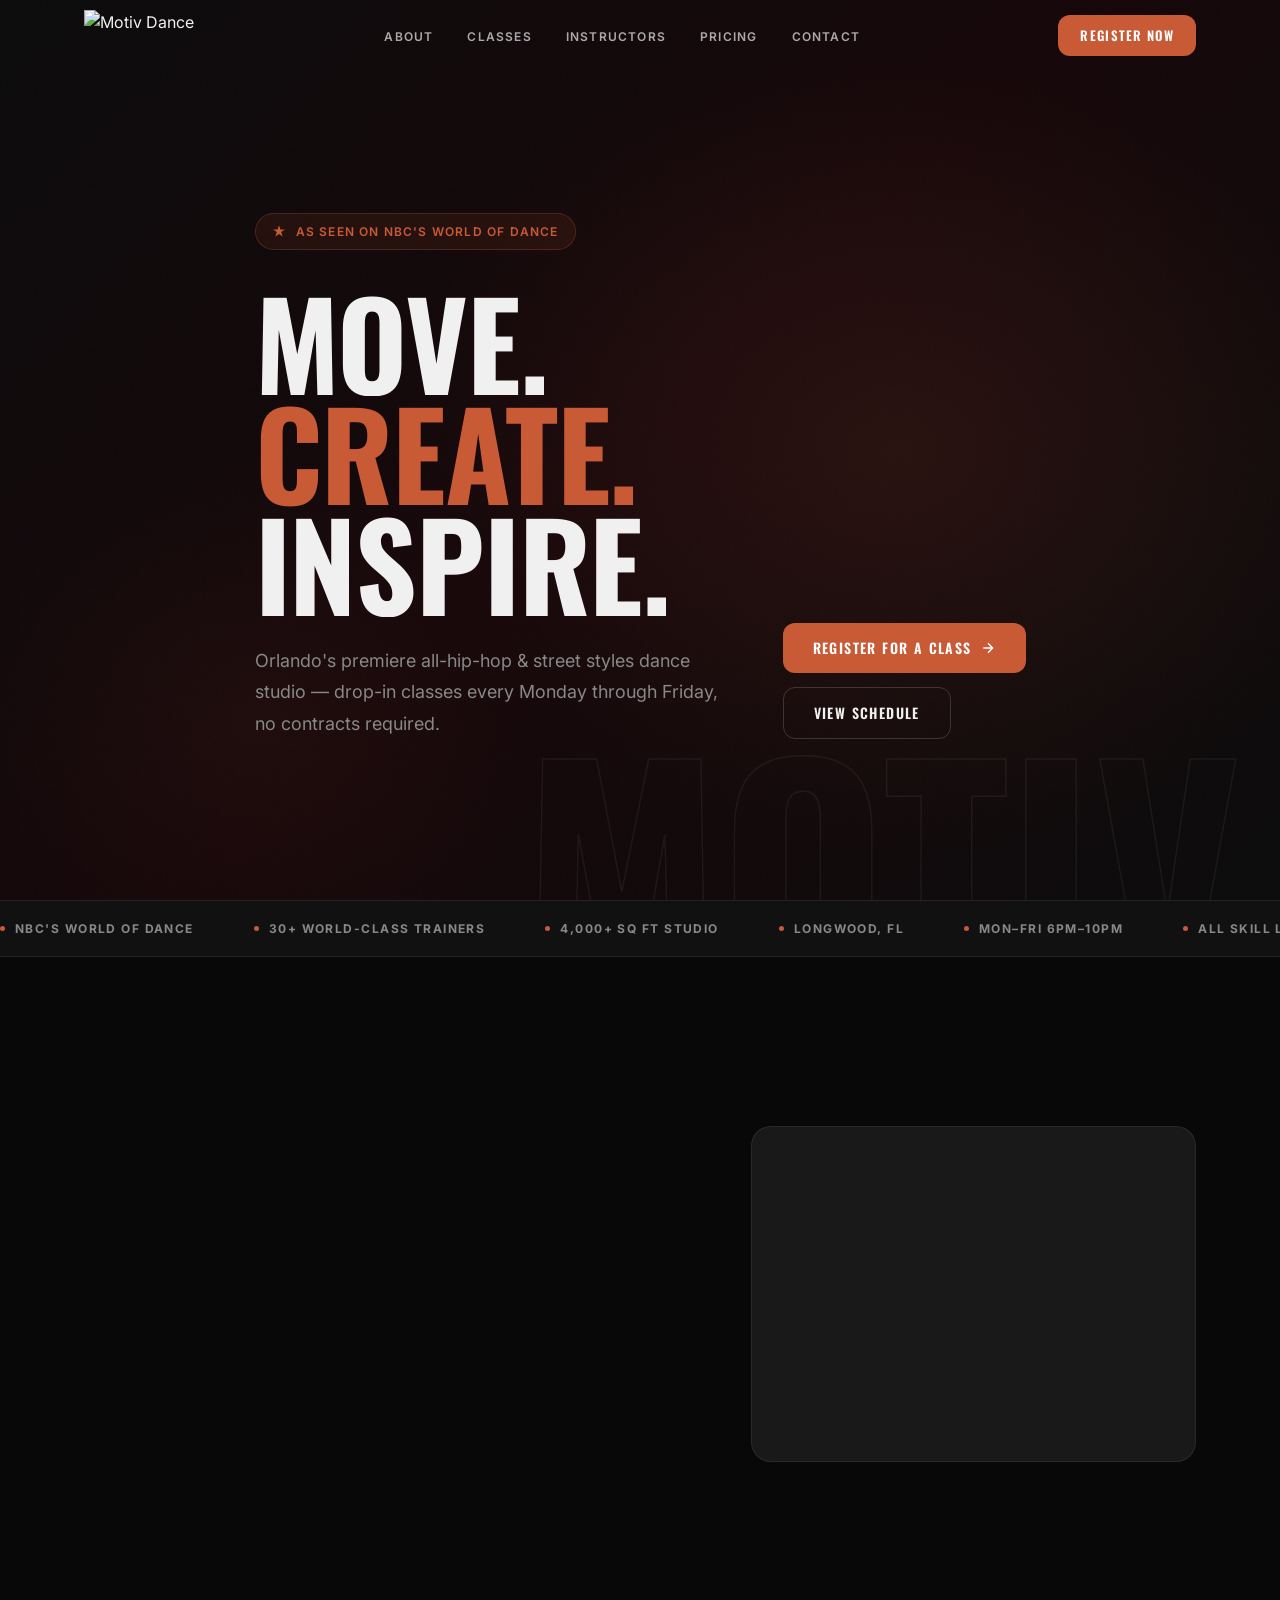
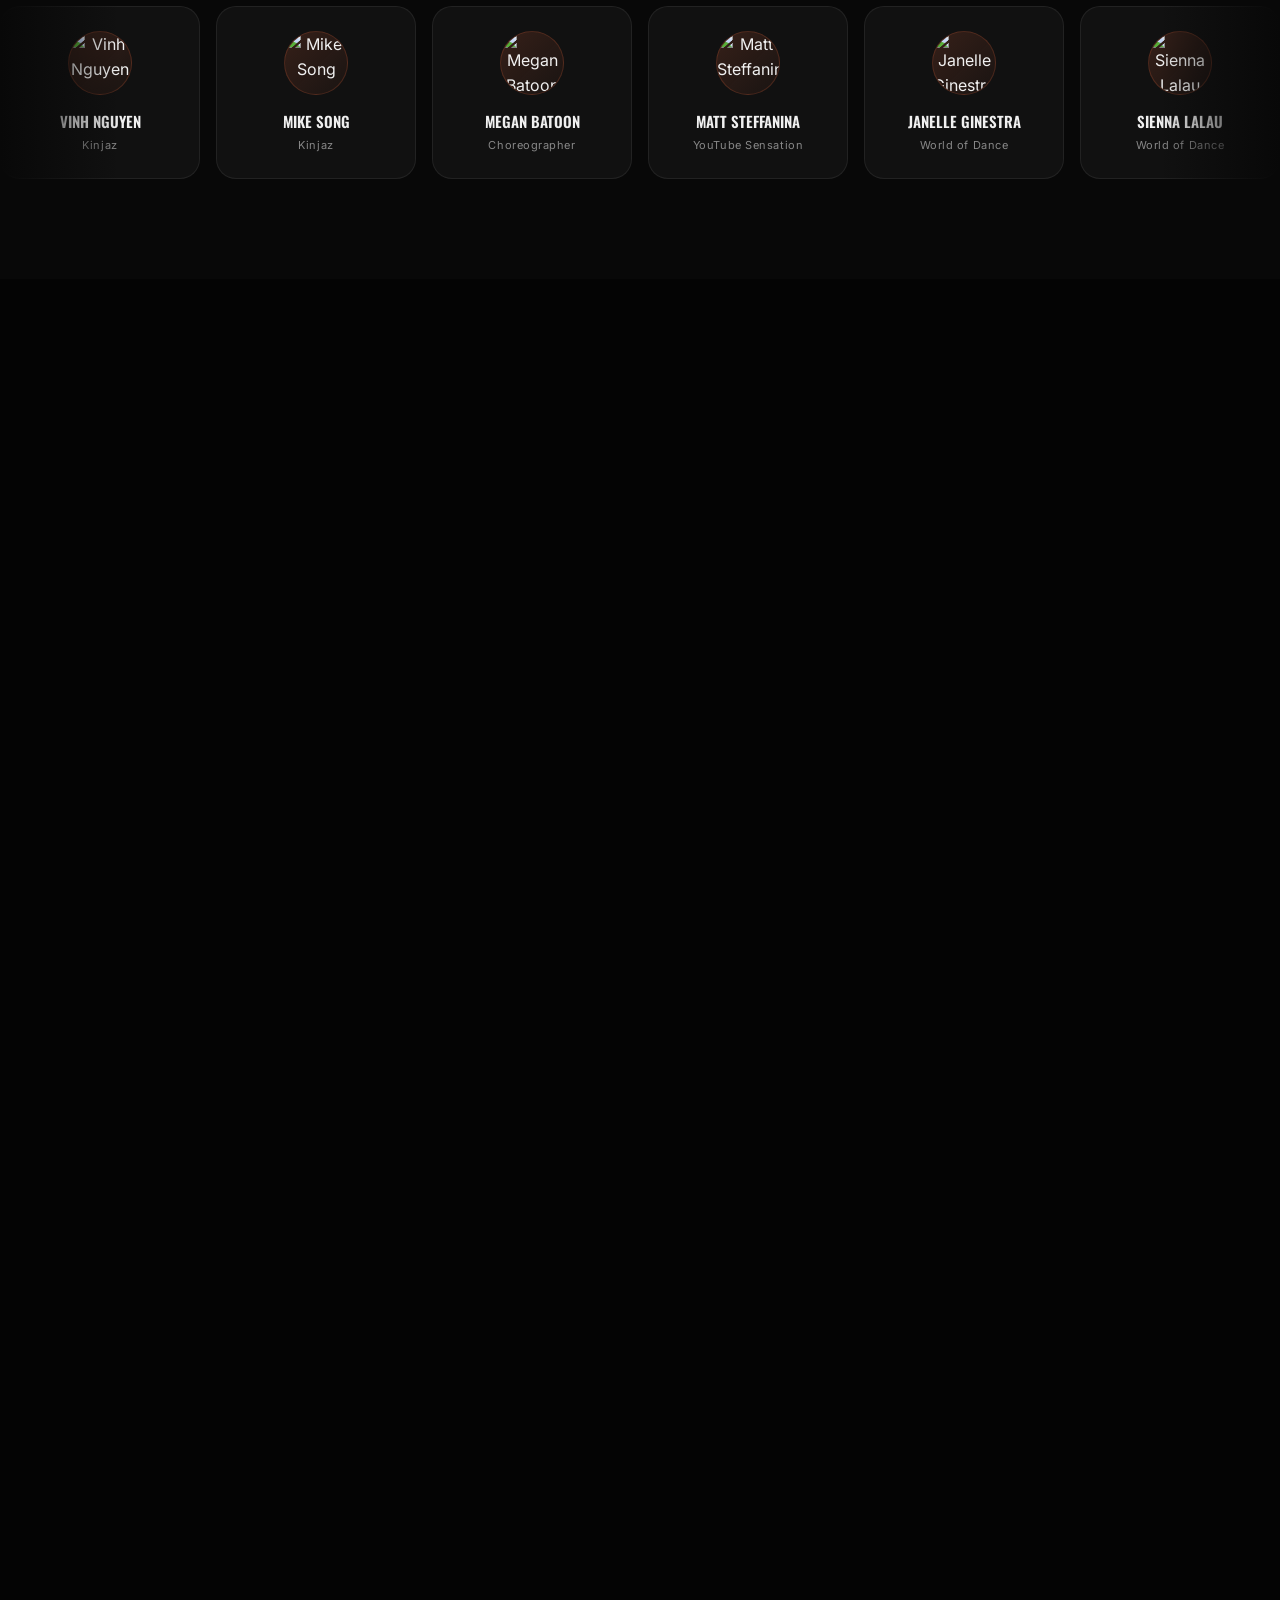
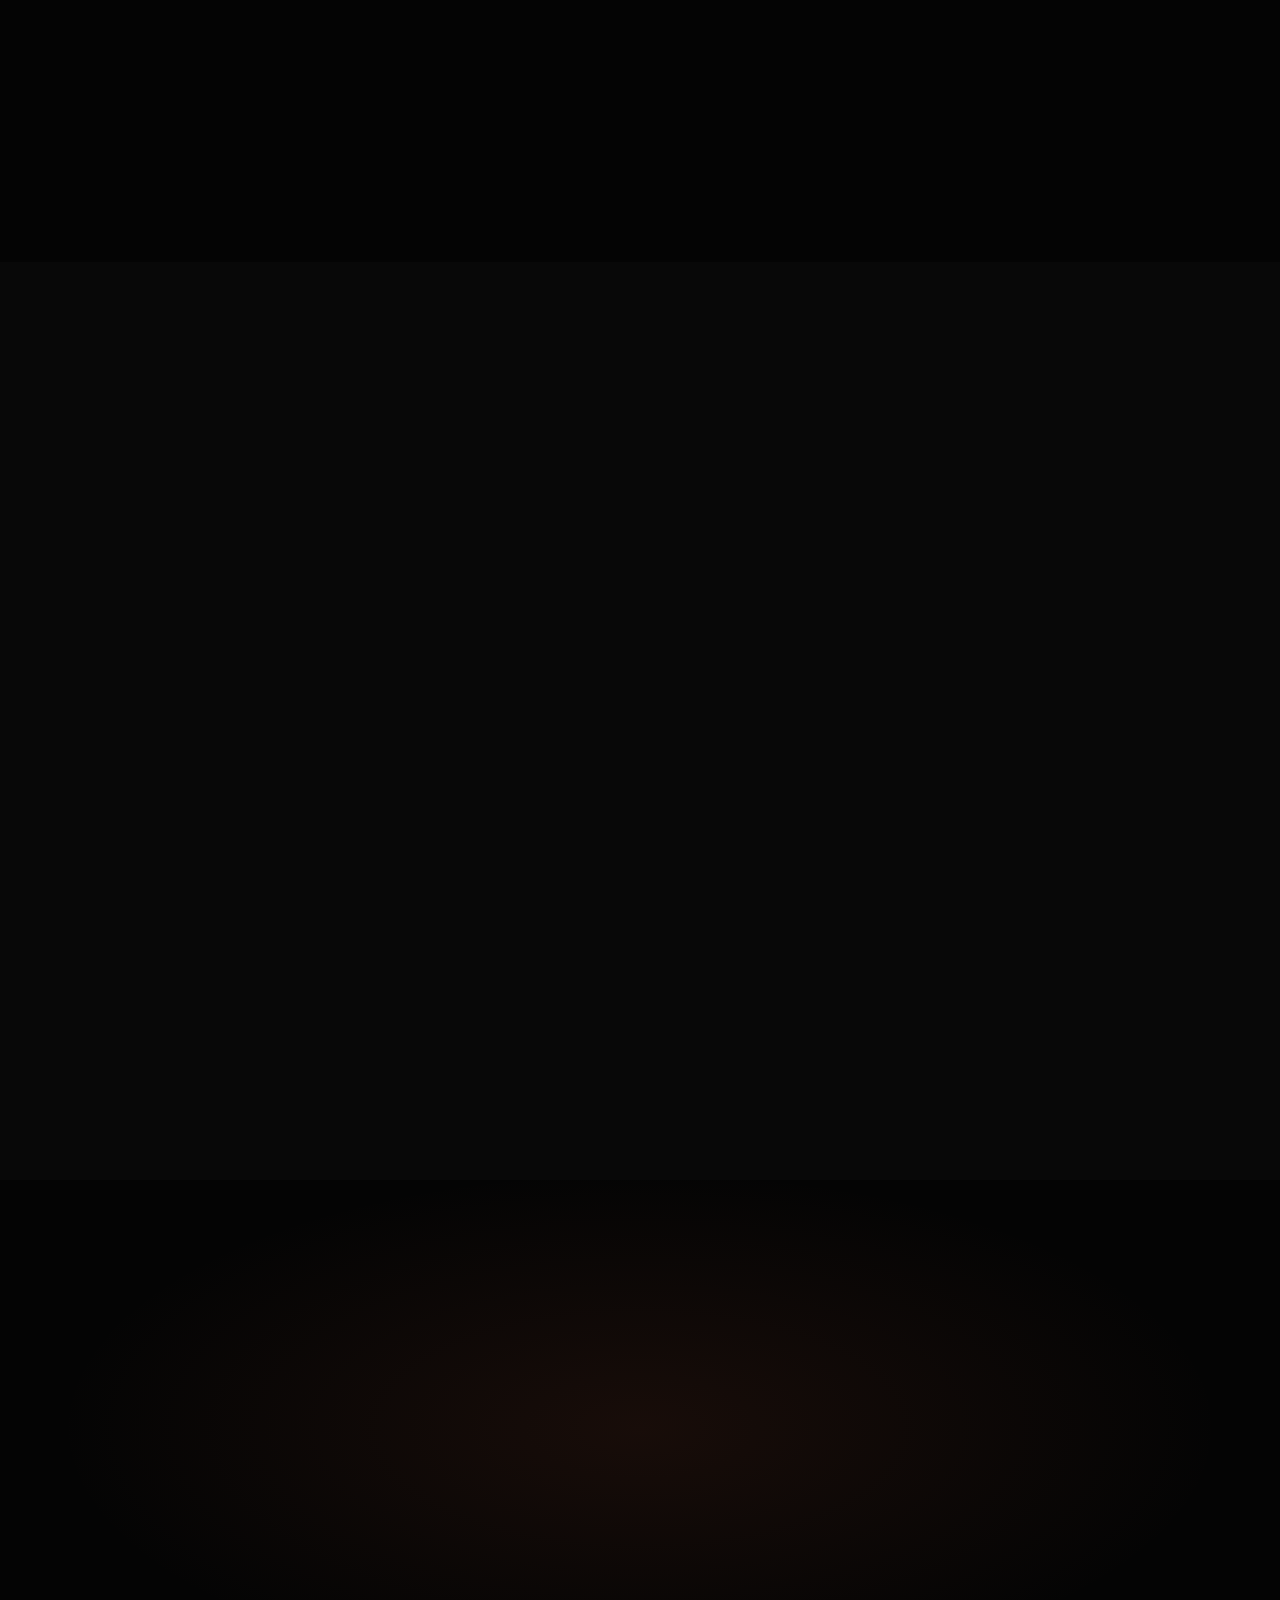
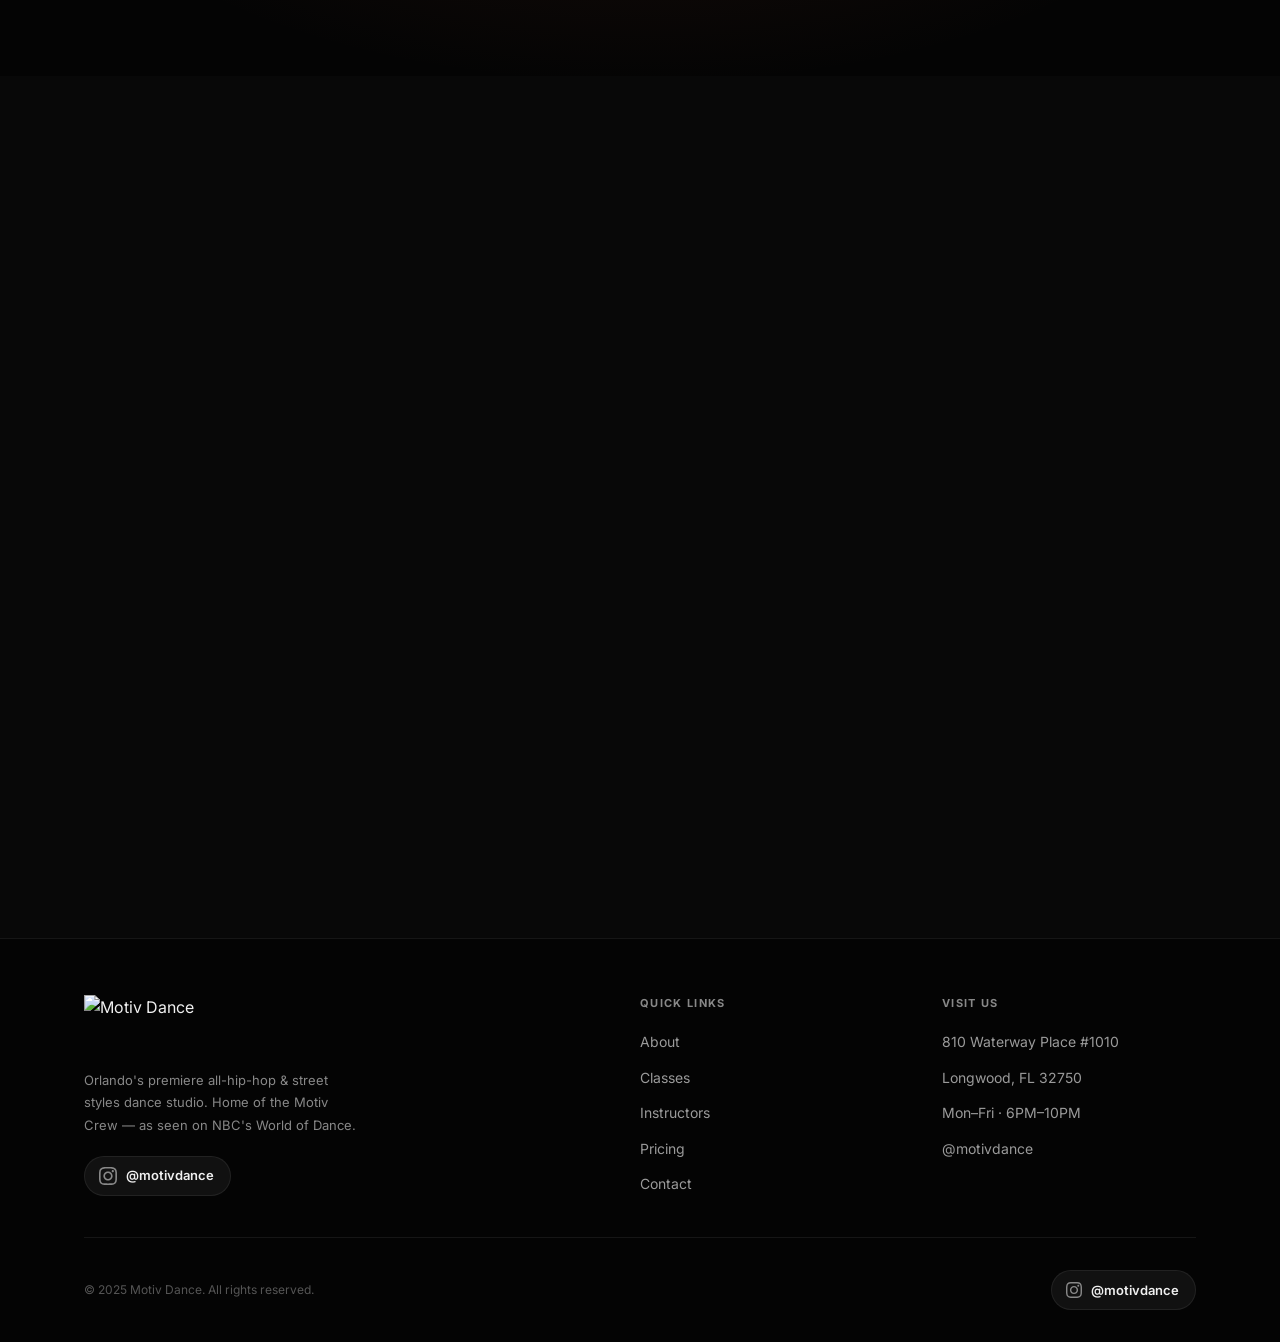
==== commit 8a0a4991: "Fix excessive whitespace in hero/about, remove scroll indicator Hero: content now spans a wider flex" ====
--- a/index.html
+++ b/index.html
@@ -48,30 +48,31 @@
   <section class="hero" id="home">
     <div class="hero-bg"></div>
     <div class="hero-noise"></div>
+    <div class="hero-ghost" aria-hidden="true">Motiv</div>
     <div class="container">
       <div class="hero-content">
         <div class="hero-badge">
           <svg width="14" height="14" viewBox="0 0 24 24" fill="currentColor"><path d="M12 2l2.4 7.4H22l-6.2 4.5 2.4 7.4L12 17l-6.2 4.3 2.4-7.4L2 9.4h7.6z"/></svg>
           As Seen on NBC's World of Dance
         </div>
-        <h1 class="hero-headline">
-          <span class="hero-line"><span class="hero-line-inner">Move.</span></span>
-          <span class="hero-line"><span class="hero-line-inner text-red">Create.</span></span>
-          <span class="hero-line"><span class="hero-line-inner">Inspire.</span></span>
-        </h1>
-        <p class="hero-sub">Orlando's premiere all-hip-hop &amp; street styles dance studio — drop-in classes every Monday through Friday, no contracts required.</p>
-        <div class="hero-actions">
-          <a href="classes.html" class="btn btn-primary">
-            Register for a Class
-            <svg width="16" height="16" viewBox="0 0 24 24" fill="none" stroke="currentColor" stroke-width="2"><line x1="5" y1="12" x2="19" y2="12"/><polyline points="12 5 19 12 12 19"/></svg>
-          </a>
-          <a href="#classes" class="btn btn-outline">View Schedule</a>
-        </div>
-      </div>
-    </div>
-    <div class="hero-scroll">
-      <div class="scroll-line"></div>
-      Scroll
+        <div class="hero-main">
+          <div class="hero-text">
+            <h1 class="hero-headline">
+              <span class="hero-line"><span class="hero-line-inner">Move.</span></span>
+              <span class="hero-line"><span class="hero-line-inner text-red">Create.</span></span>
+              <span class="hero-line"><span class="hero-line-inner">Inspire.</span></span>
+            </h1>
+            <p class="hero-sub">Orlando's premiere all-hip-hop &amp; street styles dance studio — drop-in classes every Monday through Friday, no contracts required.</p>
+          </div>
+          <div class="hero-actions">
+            <a href="classes.html" class="btn btn-primary">
+              Register for a Class
+              <svg width="16" height="16" viewBox="0 0 24 24" fill="none" stroke="currentColor" stroke-width="2"><line x1="5" y1="12" x2="19" y2="12"/><polyline points="12 5 19 12 12 19"/></svg>
+            </a>
+            <a href="#classes" class="btn btn-outline">View Schedule</a>
+          </div>
+        </div>
+      </div>
     </div>
   </section>
 
@@ -129,25 +130,25 @@
             </li>
           </ul>
         </div>
-      </div>
-
-      <!-- Stats -->
-      <div class="stats-row">
-        <div class="stat-card reveal">
-          <div class="stat-number" data-target="30"><span class="num">0</span><span class="stat-suffix">+</span></div>
-          <div class="stat-label">World-Class Trainers</div>
-        </div>
-        <div class="stat-card reveal">
-          <div class="stat-number" data-target="4000"><span class="num">0</span><span class="stat-suffix">+</span></div>
-          <div class="stat-label">Square Feet</div>
-        </div>
-        <div class="stat-card reveal">
-          <div class="stat-number" data-target="5"><span class="num">0</span></div>
-          <div class="stat-label">Days a Week</div>
-        </div>
-        <div class="stat-card reveal">
-          <div class="stat-number" data-target="1"><span class="num">0</span></div>
-          <div class="stat-label">Studio of Its Kind in C. FL</div>
+
+        <!-- Stats -->
+        <div class="stats-row">
+          <div class="stat-card reveal">
+            <div class="stat-number" data-target="30"><span class="num">0</span><span class="stat-suffix">+</span></div>
+            <div class="stat-label">World-Class Trainers</div>
+          </div>
+          <div class="stat-card reveal">
+            <div class="stat-number" data-target="4000"><span class="num">0</span><span class="stat-suffix">+</span></div>
+            <div class="stat-label">Square Feet</div>
+          </div>
+          <div class="stat-card reveal">
+            <div class="stat-number" data-target="5"><span class="num">0</span></div>
+            <div class="stat-label">Days a Week</div>
+          </div>
+          <div class="stat-card reveal">
+            <div class="stat-number" data-target="1"><span class="num">0</span></div>
+            <div class="stat-label">Studio of Its Kind in C. FL</div>
+          </div>
         </div>
       </div>
     </div>
--- a/css/style.css
+++ b/css/style.css
@@ -181,11 +181,33 @@
   background-image: url("data:image/svg+xml,%3Csvg viewBox='0 0 256 256' xmlns='http://www.w3.org/2000/svg'%3E%3Cfilter id='n'%3E%3CfeTurbulence type='fractalNoise' baseFrequency='0.9' numOctaves='4' stitchTiles='stitch'/%3E%3C/filter%3E%3Crect width='100%25' height='100%25' filter='url(%23n)'/%3E%3C/svg%3E");
   background-size: 200px;
 }
+.hero-ghost {
+  position: absolute;
+  z-index: 1;
+  right: 3%; bottom: -8%;
+  font-family: 'Oswald', sans-serif;
+  font-weight: 700;
+  text-transform: uppercase;
+  line-height: .8;
+  font-size: clamp(140px, 22vw, 460px);
+  color: transparent;
+  -webkit-text-stroke: 1.5px rgba(255,255,255,0.06);
+  white-space: nowrap;
+  pointer-events: none;
+  user-select: none;
+}
 .hero-content {
   position: relative; z-index: 2;
   padding: calc(var(--nav-h) + 60px) 0 80px;
-  max-width: 820px;
-}
+  max-width: 1040px;
+}
+.hero-main {
+  display: flex;
+  align-items: flex-end;
+  justify-content: space-between;
+  gap: 48px;
+}
+.hero-text { min-width: 0; }
 .hero-badge {
   display: inline-flex; align-items: center; gap: 10px;
   padding: 8px 16px;
@@ -207,19 +229,9 @@
 .hero-sub {
   font-size: clamp(15px, 2vw, 18px);
   color: var(--muted); max-width: 480px;
-  line-height: 1.75; margin: 28px 0 44px;
-}
-.hero-actions { display: flex; gap: 14px; flex-wrap: wrap; }
-.hero-scroll {
-  position: absolute; bottom: 40px; left: 50%; transform: translateX(-50%);
-  display: flex; flex-direction: column; align-items: center; gap: 8px;
-  font-size: 10px; letter-spacing: .15em; text-transform: uppercase; color: var(--muted-2);
-}
-.scroll-line {
-  width: 1px; height: 48px; background: linear-gradient(to bottom, var(--red), transparent);
-  animation: scrollPulse 2s ease-in-out infinite;
-}
-@keyframes scrollPulse { 0%,100% { opacity: .4; transform: scaleY(1); } 50% { opacity: 1; transform: scaleY(1.2); } }
+  line-height: 1.75; margin: 28px 0 0;
+}
+.hero-actions { display: flex; flex-direction: column; align-items: flex-start; gap: 14px; flex-shrink: 0; }
 
 /* ============================================================
    NBC BANNER
@@ -245,25 +257,28 @@
    ABOUT
    ============================================================ */
 .about-grid {
-  display: block;
+  display: grid;
+  grid-template-columns: 1.15fr 0.85fr;
+  gap: 64px;
+  align-items: center;
 }
 .about-text {
-  max-width: 640px; margin: 0 auto; text-align: center;
-}
-.about-list { margin-top: 28px; display: flex; flex-direction: column; align-items: center; gap: 14px; }
+  max-width: 560px;
+}
+.about-list { margin: 28px 0 0; max-width: 520px; display: flex; flex-direction: column; gap: 14px; }
 .about-list-item {
   display: flex; align-items: flex-start; gap: 14px;
-  max-width: 480px; text-align: left;
+  text-align: left;
   font-size: 14px; color: rgba(255,255,255,.75); line-height: 1.6;
 }
 .about-list-item svg { color: var(--red); flex-shrink: 0; margin-top: 2px; }
 
 /* Stats row */
 .stats-row {
-  display: grid; grid-template-columns: repeat(4, 1fr);
+  display: grid; grid-template-columns: repeat(2, 1fr);
   gap: 1px; background: var(--border);
   border: 1px solid var(--border); border-radius: var(--radius-lg);
-  overflow: hidden; margin-top: 64px;
+  overflow: hidden;
 }
 .stat-card {
   background: var(--surface); padding: 36px 28px;
@@ -572,11 +587,15 @@
    RESPONSIVE
    ============================================================ */
 @media (max-width: 1024px) {
-  .stats-row { grid-template-columns: repeat(2,1fr); }
+  .about-grid { grid-template-columns: 1fr; gap: 48px; }
+  .about-text { max-width: none; }
   .artists-grid { grid-template-columns: repeat(3,1fr); }
+  .hero-main { flex-direction: column; align-items: flex-start; gap: 32px; }
+  .hero-actions { flex-direction: row; flex-wrap: wrap; }
 }
 
 @media (max-width: 768px) {
+  .hero-ghost { display: none; }
   .section-padding { padding: 72px 0; }
   .nav-links, .nav-cta { display: none; }
   .hamburger { display: flex; }
@@ -591,7 +610,7 @@
 }
 
 @media (max-width: 540px) {
-  .stats-row { grid-template-columns: 1fr 1fr; }
+  .stats-row { grid-template-columns: 1fr; }
   .artists-grid { grid-template-columns: repeat(2,1fr); }
   .facility-grid { grid-template-columns: 1fr; }
   .footer-grid { grid-template-columns: 1fr; }
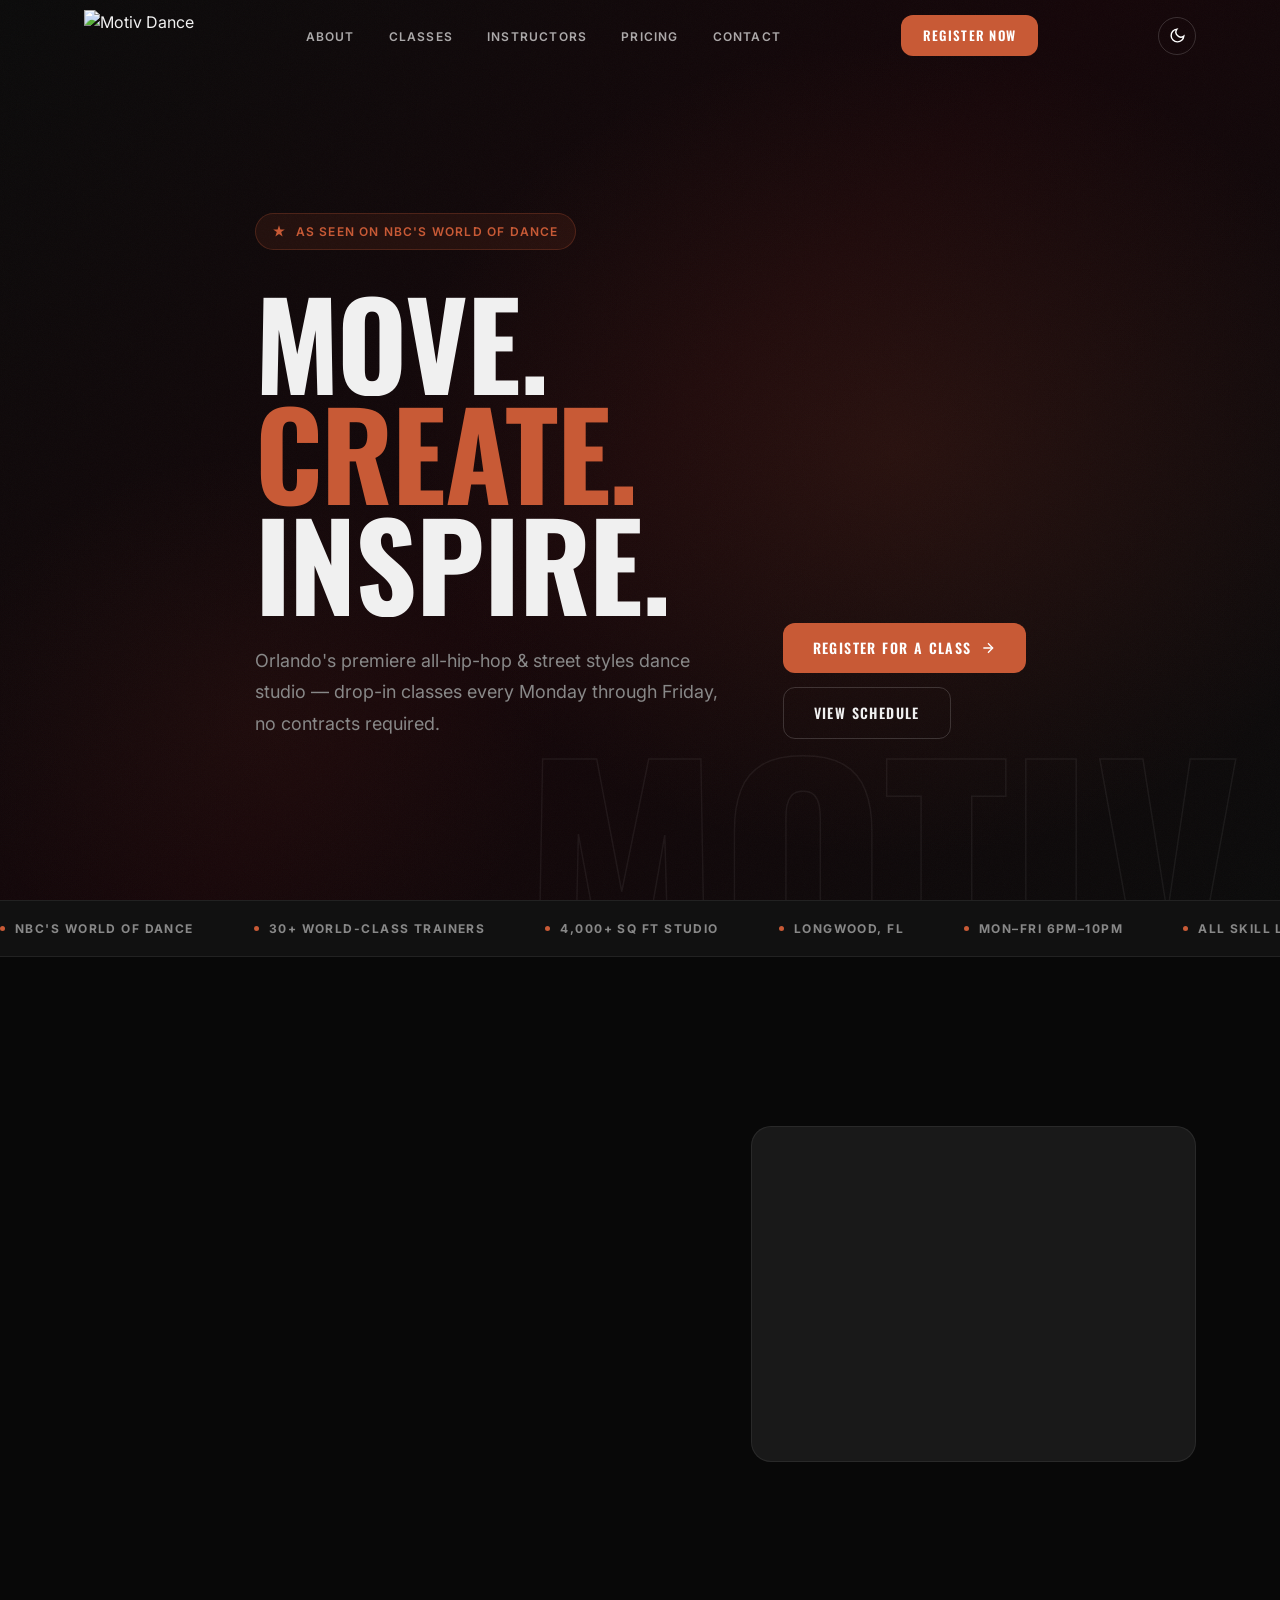
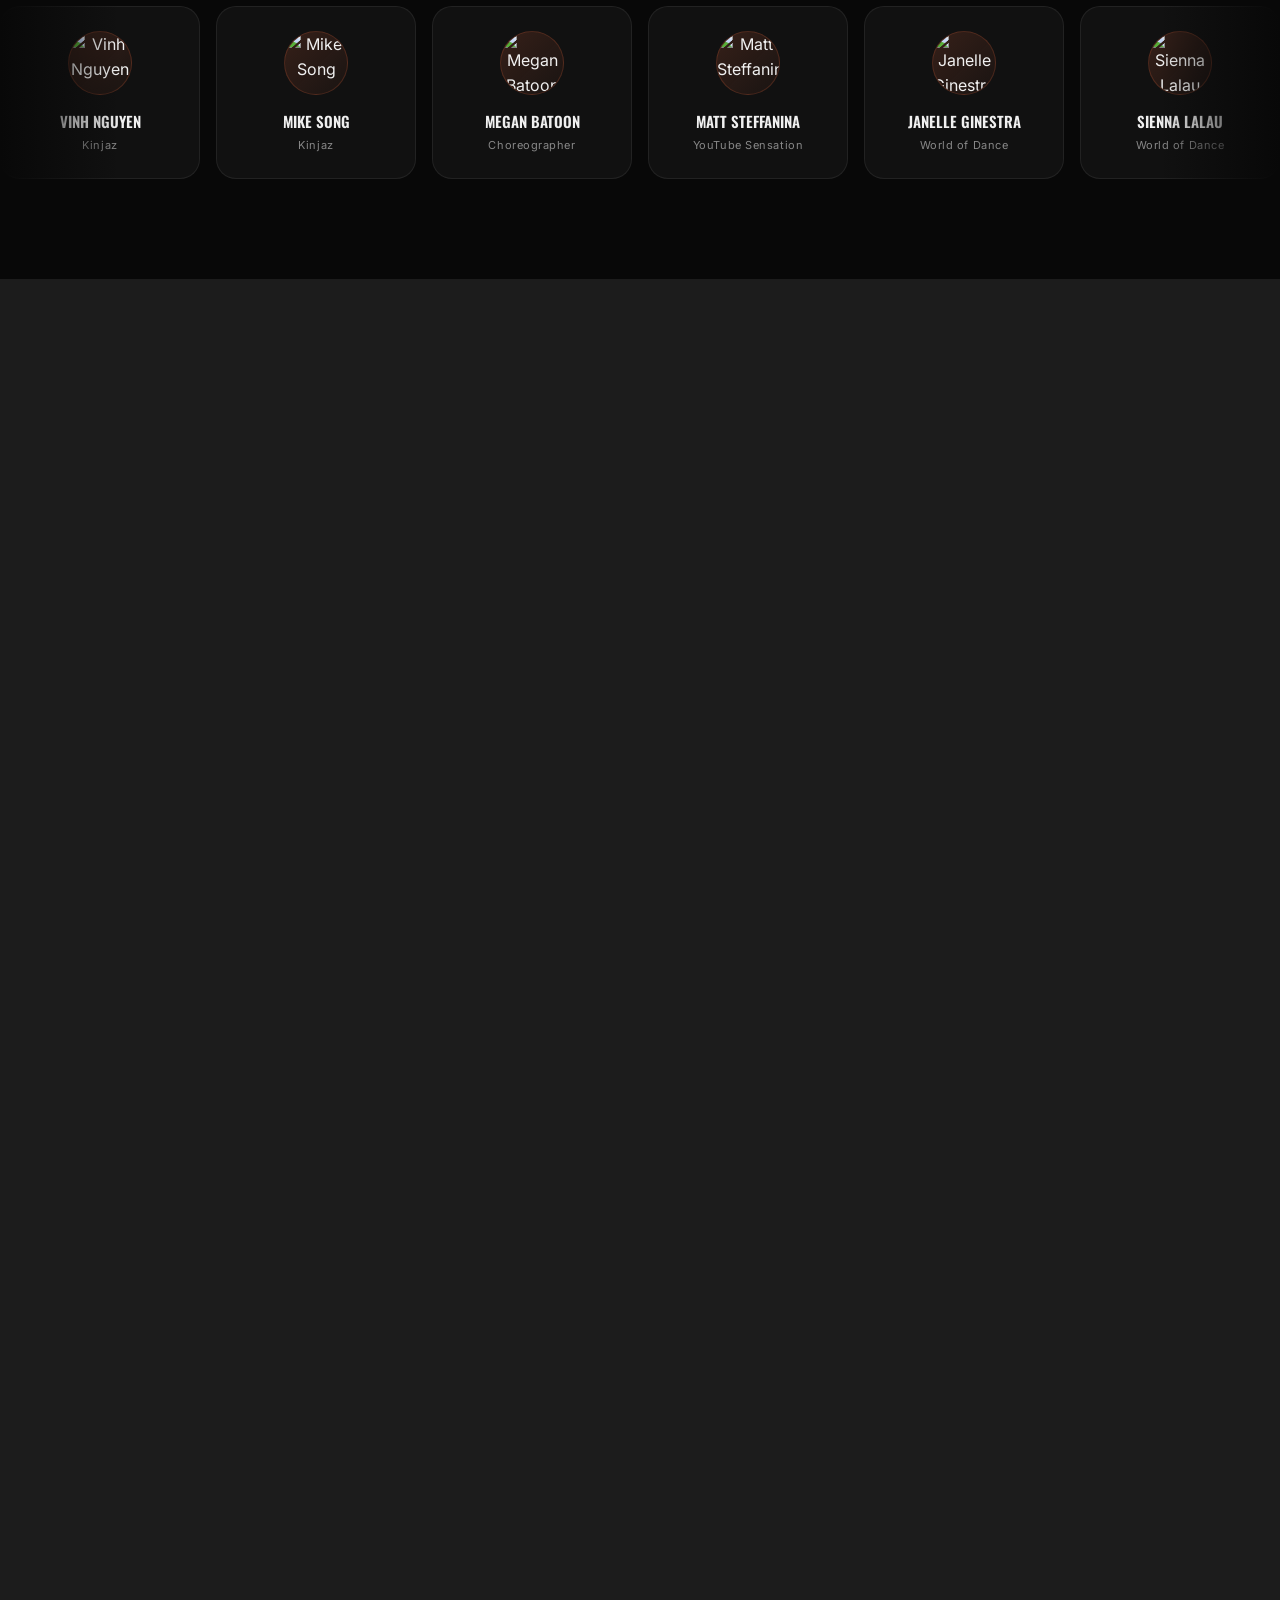
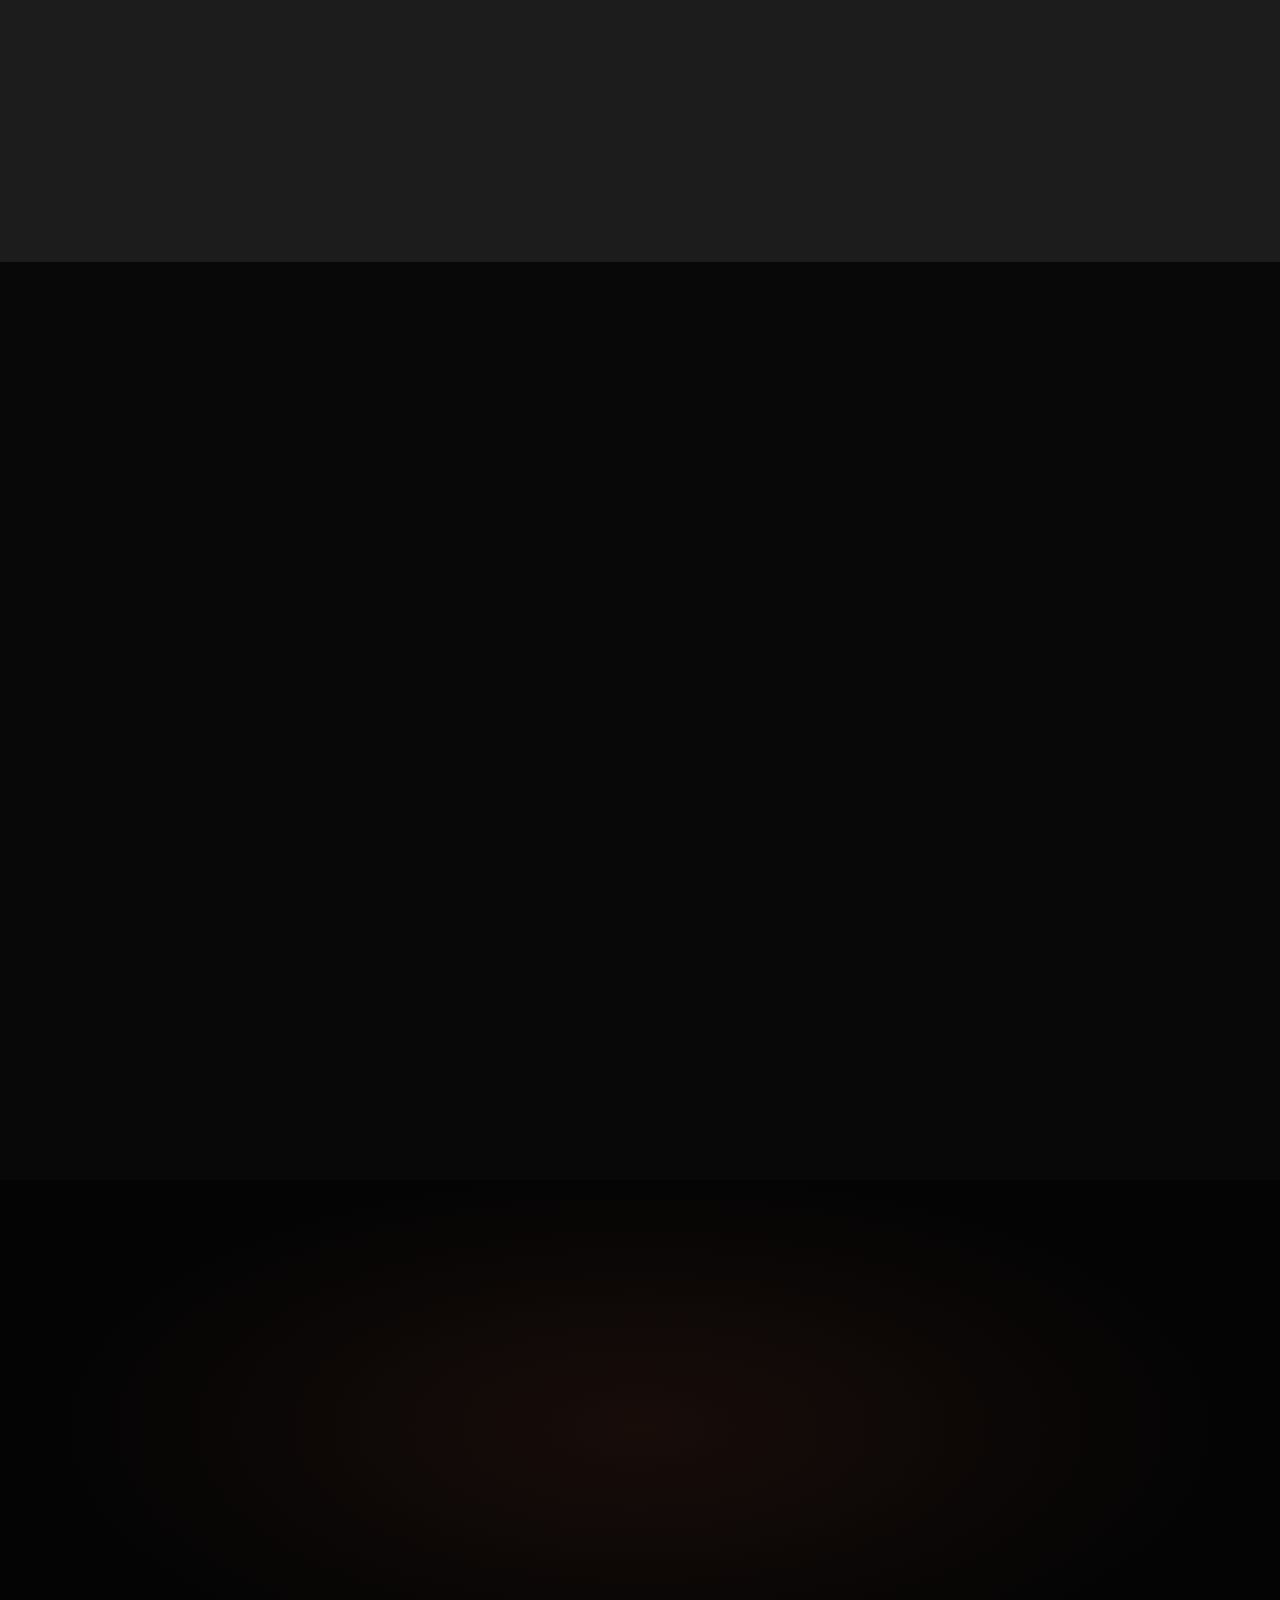
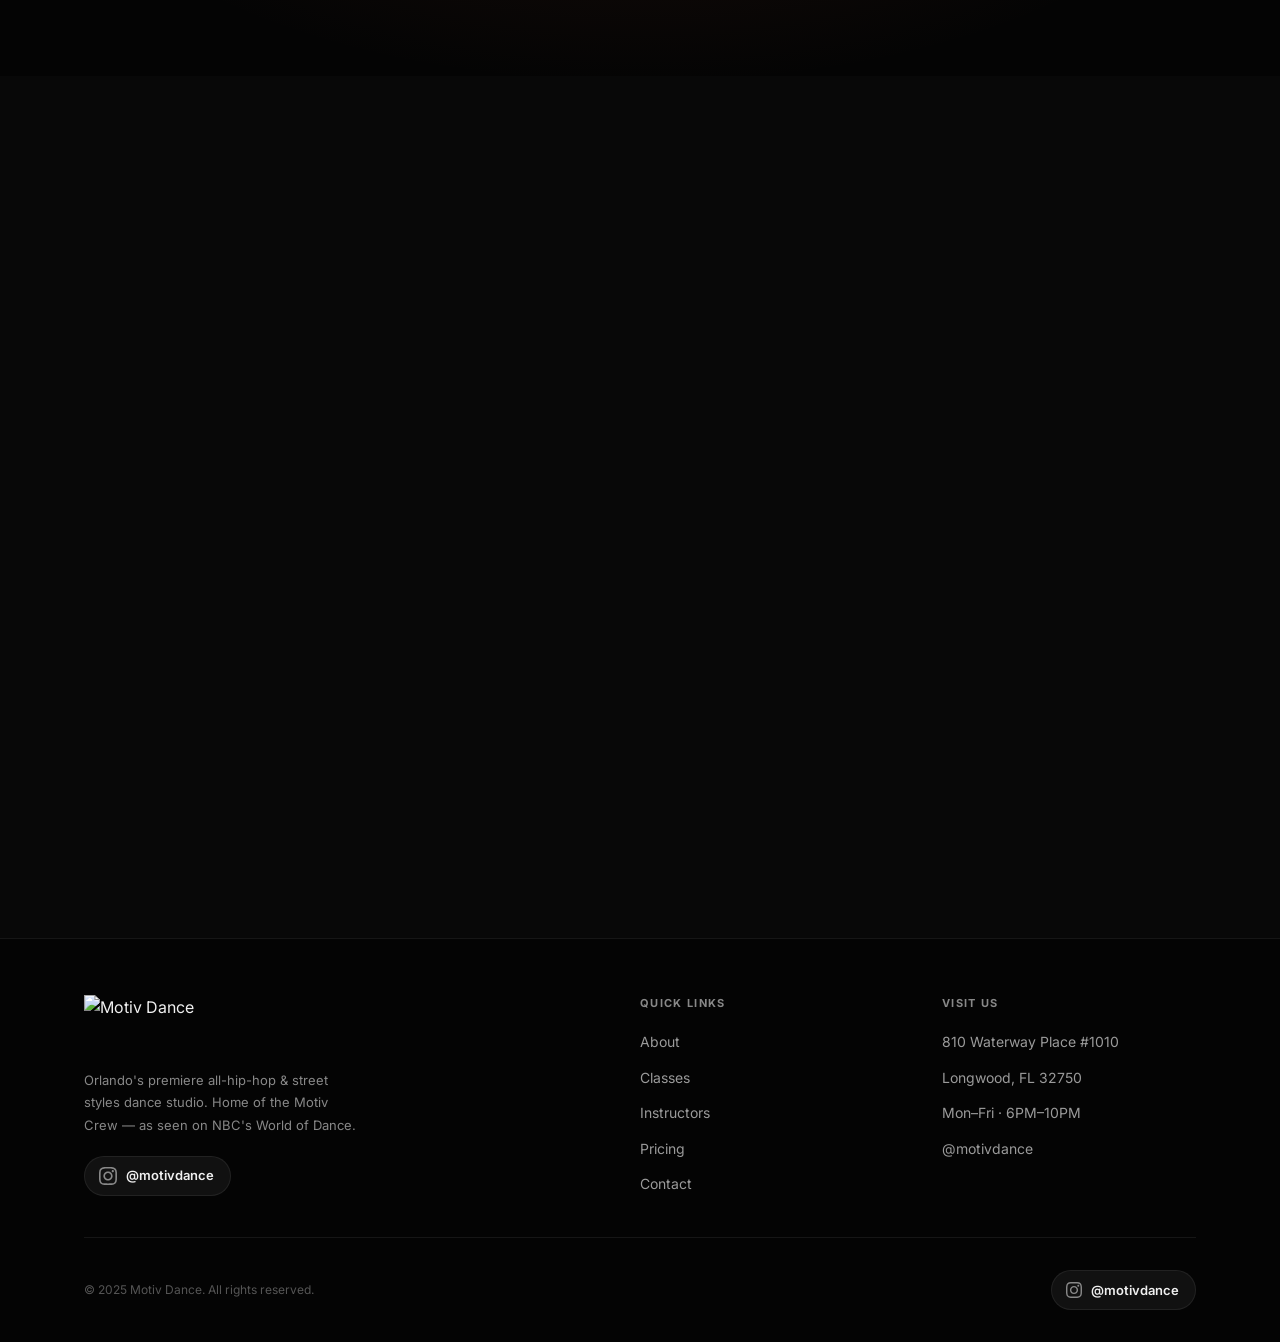
==== commit 5e72541a: "Add light/dark mode toggle Builds the full theming layer that was missing: light-mode CSS token over" ====
--- a/index.html
+++ b/index.html
@@ -2,6 +2,7 @@
 <html lang="en">
 <head>
   <meta charset="UTF-8">
+  <script>try{if(localStorage.getItem('motiv-theme')==='light'){document.documentElement.setAttribute('data-theme','light');}}catch(e){}</script>
   <meta name="viewport" content="width=device-width, initial-scale=1.0">
   <title>Motiv Dance — Orlando's Premier Hip Hop Dance Studio</title>
   <meta name="description" content="Motiv Dance is Orlando's premiere all-hip-hop and street styles dance studio in Longwood, FL. Drop-in classes Mon–Fri 6PM–10PM. As seen on NBC's World of Dance.">
@@ -26,6 +27,10 @@
         <li><a href="#contact"     class="nav-link">Contact</a></li>
       </ul>
       <a href="classes.html" class="btn btn-primary btn-sm nav-cta">Register Now</a>
+      <button class="theme-toggle" id="theme-toggle" type="button" aria-label="Switch to light mode">
+        <svg class="icon-sun" width="17" height="17" viewBox="0 0 24 24" fill="none" stroke="currentColor" stroke-width="2"><circle cx="12" cy="12" r="4"/><path d="M12 2v2M12 20v2M4.93 4.93l1.41 1.41M17.66 17.66l1.41 1.41M2 12h2M20 12h2M6.34 17.66l-1.41 1.41M19.07 4.93l-1.41 1.41"/></svg>
+        <svg class="icon-moon" width="17" height="17" viewBox="0 0 24 24" fill="none" stroke="currentColor" stroke-width="2"><path d="M21 12.79A9 9 0 1 1 11.21 3 7 7 0 0 0 21 12.79Z"/></svg>
+      </button>
       <button class="hamburger" id="hamburger" aria-label="Toggle menu" aria-expanded="false">
         <span></span><span></span><span></span>
       </button>
@@ -42,6 +47,12 @@
       <li><a href="#contact"     class="mobile-link">Contact</a></li>
     </ul>
     <a href="classes.html" class="btn btn-primary mobile-cta">Register Now</a>
+    <button class="theme-toggle theme-toggle-mobile" id="theme-toggle-mobile" type="button" aria-label="Switch to light mode">
+      <svg class="icon-sun" width="17" height="17" viewBox="0 0 24 24" fill="none" stroke="currentColor" stroke-width="2"><circle cx="12" cy="12" r="4"/><path d="M12 2v2M12 20v2M4.93 4.93l1.41 1.41M17.66 17.66l1.41 1.41M2 12h2M20 12h2M6.34 17.66l-1.41 1.41M19.07 4.93l-1.41 1.41"/></svg>
+      <svg class="icon-moon" width="17" height="17" viewBox="0 0 24 24" fill="none" stroke="currentColor" stroke-width="2"><path d="M21 12.79A9 9 0 1 1 11.21 3 7 7 0 0 0 21 12.79Z"/></svg>
+      <span class="theme-label-dark">Light Mode</span>
+      <span class="theme-label-light">Dark Mode</span>
+    </button>
   </div>
 
   <!-- ===== HERO ===== -->
--- a/css/style.css
+++ b/css/style.css
@@ -4,6 +4,11 @@
 
 :root {
   --bg:        #080808;
+  --bg-rgb:    8,8,8;
+  /* --bg-dark stays fixed across both themes on purpose — the hero, footer,
+     and CTA band are always-dark brand chrome. Only the readable "page
+     canvas" tokens below swap; .classes/.pricing/.artists use --surface-2
+     instead so they still get a distinct alternating band in both themes. */
   --bg-dark:   #040404;
   --surface:   #111111;
   --surface-2: #1c1c1c;
@@ -13,6 +18,7 @@
   --red-dark:  #a04328;
   --red-glow:  rgba(200,90,54,0.22);
   --text:      #f0f0f0;
+  --text-rgb:  240,240,240;
   --muted:     #888;
   --muted-2:   #555;
   --nav-h:     72px;
@@ -20,6 +26,23 @@
   --radius-lg: 20px;
   --ease:      cubic-bezier(0.4, 0, 0.2, 1);
 }
+
+html[data-theme="light"] {
+  --bg:        #faf9f7;
+  --bg-rgb:    250,249,247;
+  --surface:   #ffffff;
+  --surface-2: #f1efeb;
+  --border:    rgba(0,0,0,0.09);
+  --border-h:  rgba(0,0,0,0.2);
+  --red:       #a04328;
+  --red-dark:  #7a3220;
+  --red-glow:  rgba(160,67,40,0.18);
+  --text:      #17130f;
+  --text-rgb:  23,19,15;
+  --muted:     #5c5650;
+  --muted-2:   #8a8278;
+}
+html { transition: background var(--ease); }
 
 /* ---- Reset ---- */
 *, *::before, *::after { box-sizing: border-box; margin: 0; padding: 0; }
@@ -98,7 +121,7 @@
   border-bottom: 1px solid transparent;
 }
 .nav.scrolled {
-  background: rgba(4,4,4,0.92);
+  background: rgba(var(--bg-rgb),0.92);
   backdrop-filter: blur(20px);
   border-color: var(--border);
   box-shadow: 0 4px 40px rgba(0,0,0,0.5);
@@ -125,7 +148,35 @@
 }
 .nav-link:hover, .nav-link.active { color: #fff; }
 .nav-link:hover::after, .nav-link.active::after { transform: scaleX(1); }
+.nav.scrolled .nav-link { color: rgba(var(--text-rgb),.7); }
+.nav.scrolled .nav-link:hover, .nav.scrolled .nav-link.active { color: var(--text); }
 .nav-cta { margin-left: 8px; }
+
+/* Theme toggle */
+.theme-toggle {
+  display: flex; align-items: center; justify-content: center;
+  width: 38px; height: 38px; flex-shrink: 0; margin-left: 8px;
+  border-radius: 50%; border: 1px solid rgba(255,255,255,.16);
+  color: #fff; transition: all .25s var(--ease);
+}
+.nav.scrolled .theme-toggle { border-color: rgba(var(--text-rgb),.16); color: var(--text); }
+.theme-toggle:hover { border-color: var(--red); color: var(--red); }
+.theme-toggle .icon-moon { display: block; }
+.theme-toggle .icon-sun { display: none; }
+html[data-theme="light"] .theme-toggle .icon-moon { display: none; }
+html[data-theme="light"] .theme-toggle .icon-sun { display: block; }
+.theme-label-dark, .theme-label-light { display: none; }
+.theme-toggle-mobile {
+  width: auto; height: auto; margin: 20px 0 0; padding: 12px 24px;
+  border-radius: 999px; gap: 8px;
+  font-size: 12px; font-weight: 700; letter-spacing: .08em; text-transform: uppercase;
+  /* lives inside .mobile-menu, which is always-dark regardless of theme */
+  border-color: rgba(255,255,255,.16);
+  color: #fff;
+}
+.theme-toggle-mobile .theme-label-dark { display: inline; }
+html[data-theme="light"] .theme-toggle-mobile .theme-label-dark { display: none; }
+html[data-theme="light"] .theme-toggle-mobile .theme-label-light { display: inline; }
 
 /* Hamburger */
 .hamburger {
@@ -134,8 +185,9 @@
 }
 .hamburger span {
   display: block; height: 2px; background: #fff; border-radius: 2px;
-  transition: transform .3s var(--ease), opacity .3s;
-}
+  transition: transform .3s var(--ease), opacity .3s, background .25s;
+}
+.nav.scrolled .hamburger span { background: var(--text); }
 .hamburger.open span:nth-child(1) { transform: translateY(7px) rotate(45deg); }
 .hamburger.open span:nth-child(2) { opacity: 0; }
 .hamburger.open span:nth-child(3) { transform: translateY(-7px) rotate(-45deg); }
@@ -269,7 +321,7 @@
 .about-list-item {
   display: flex; align-items: flex-start; gap: 14px;
   text-align: left;
-  font-size: 14px; color: rgba(255,255,255,.75); line-height: 1.6;
+  font-size: 14px; color: rgba(var(--text-rgb),.75); line-height: 1.6;
 }
 .about-list-item svg { color: var(--red); flex-shrink: 0; margin-top: 2px; }
 
@@ -294,7 +346,7 @@
 /* ============================================================
    CLASSES
    ============================================================ */
-.classes { background: var(--bg-dark); }
+.classes { background: var(--surface-2); }
 .levels-grid {
   display: grid; grid-template-columns: repeat(3,1fr); gap: 16px; margin-top: 56px;
 }
@@ -321,7 +373,7 @@
 .level-badge.outline { background: transparent; border: 1px solid var(--border-h); color: var(--muted); }
 .level-num {
   font-family: 'Oswald', sans-serif; font-size: 72px; font-weight: 700;
-  line-height: 1; color: rgba(255,255,255,.04); margin-bottom: -20px;
+  line-height: 1; color: rgba(var(--text-rgb),.04); margin-bottom: -20px;
   user-select: none;
 }
 .level-name {
@@ -332,7 +384,7 @@
 .level-features { list-style: none; display: flex; flex-direction: column; gap: 10px; }
 .level-features li {
   display: flex; align-items: center; gap: 10px;
-  font-size: 13px; color: rgba(255,255,255,.7);
+  font-size: 13px; color: rgba(var(--text-rgb),.7);
 }
 .level-features li svg { color: var(--red); flex-shrink: 0; }
 
@@ -359,7 +411,7 @@
   text-transform: uppercase; color: var(--red); margin-bottom: 12px;
 }
 .schedule-time {
-  font-size: 13px; color: rgba(255,255,255,.8); margin-bottom: 6px; line-height: 1.5;
+  font-size: 13px; color: rgba(var(--text-rgb),.8); margin-bottom: 6px; line-height: 1.5;
 }
 .schedule-note { font-size: 11px; color: var(--muted); }
 
@@ -408,7 +460,7 @@
 /* ============================================================
    PRICING
    ============================================================ */
-.pricing { background: var(--bg-dark); }
+.pricing { background: var(--surface-2); }
 .pricing-grid {
   display: grid; grid-template-columns: repeat(3,1fr); gap: 16px; margin-top: 56px;
 }
@@ -441,7 +493,7 @@
 .price-period { font-size: 13px; color: var(--muted); margin-left: 4px; }
 .price-desc { font-size: 13px; color: var(--muted); margin: 14px 0 28px; line-height: 1.6; }
 .price-features { list-style: none; display: flex; flex-direction: column; gap: 11px; margin-bottom: 32px; }
-.price-features li { display: flex; align-items: center; gap: 10px; font-size: 13px; color: rgba(255,255,255,.75); }
+.price-features li { display: flex; align-items: center; gap: 10px; font-size: 13px; color: rgba(var(--text-rgb),.75); }
 .price-features li svg { color: var(--red); flex-shrink: 0; }
 .pricing-note {
   display: flex; align-items: flex-start; gap: 10px;
@@ -475,7 +527,7 @@
 /* ============================================================
    ALUMNI / ARTISTS
    ============================================================ */
-.artists { background: var(--bg-dark); }
+.artists { background: var(--surface-2); }
 .artists-intro { text-align: center; max-width: 600px; margin: 0 auto 56px; }
 .artists-grid {
   display: grid; grid-template-columns: repeat(4, 1fr); gap: 12px;
@@ -484,11 +536,11 @@
   background: var(--surface); border: 1px solid var(--border);
   border-radius: 999px; padding: 14px 20px;
   text-align: center; font-size: 13px; font-weight: 600;
-  color: rgba(255,255,255,.7); letter-spacing: .04em;
+  color: rgba(var(--text-rgb),.7); letter-spacing: .04em;
   transition: border-color .25s, color .25s, background .25s, transform .25s;
 }
 .artist-pill:hover {
-  border-color: var(--red); color: #fff;
+  border-color: var(--red); color: var(--red);
   background: rgba(200,90,54,.06); transform: scale(1.04);
 }
 
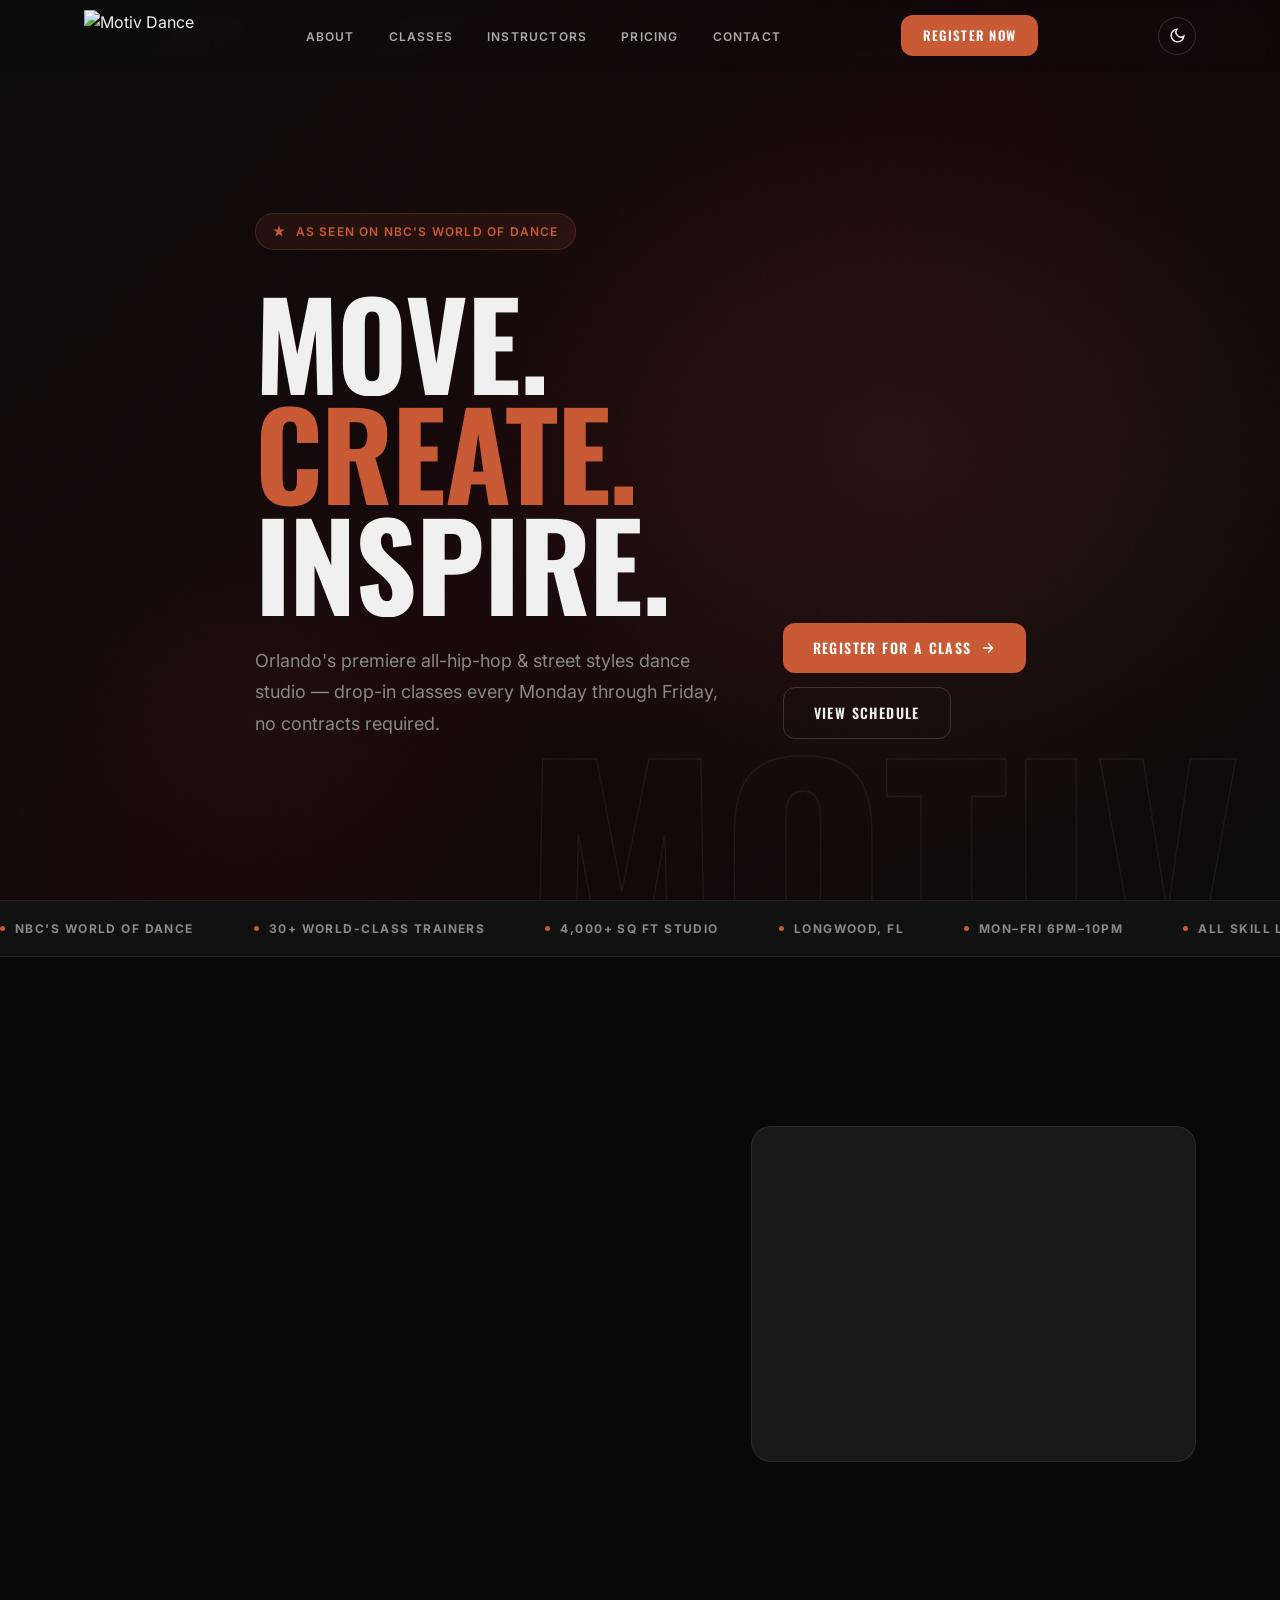
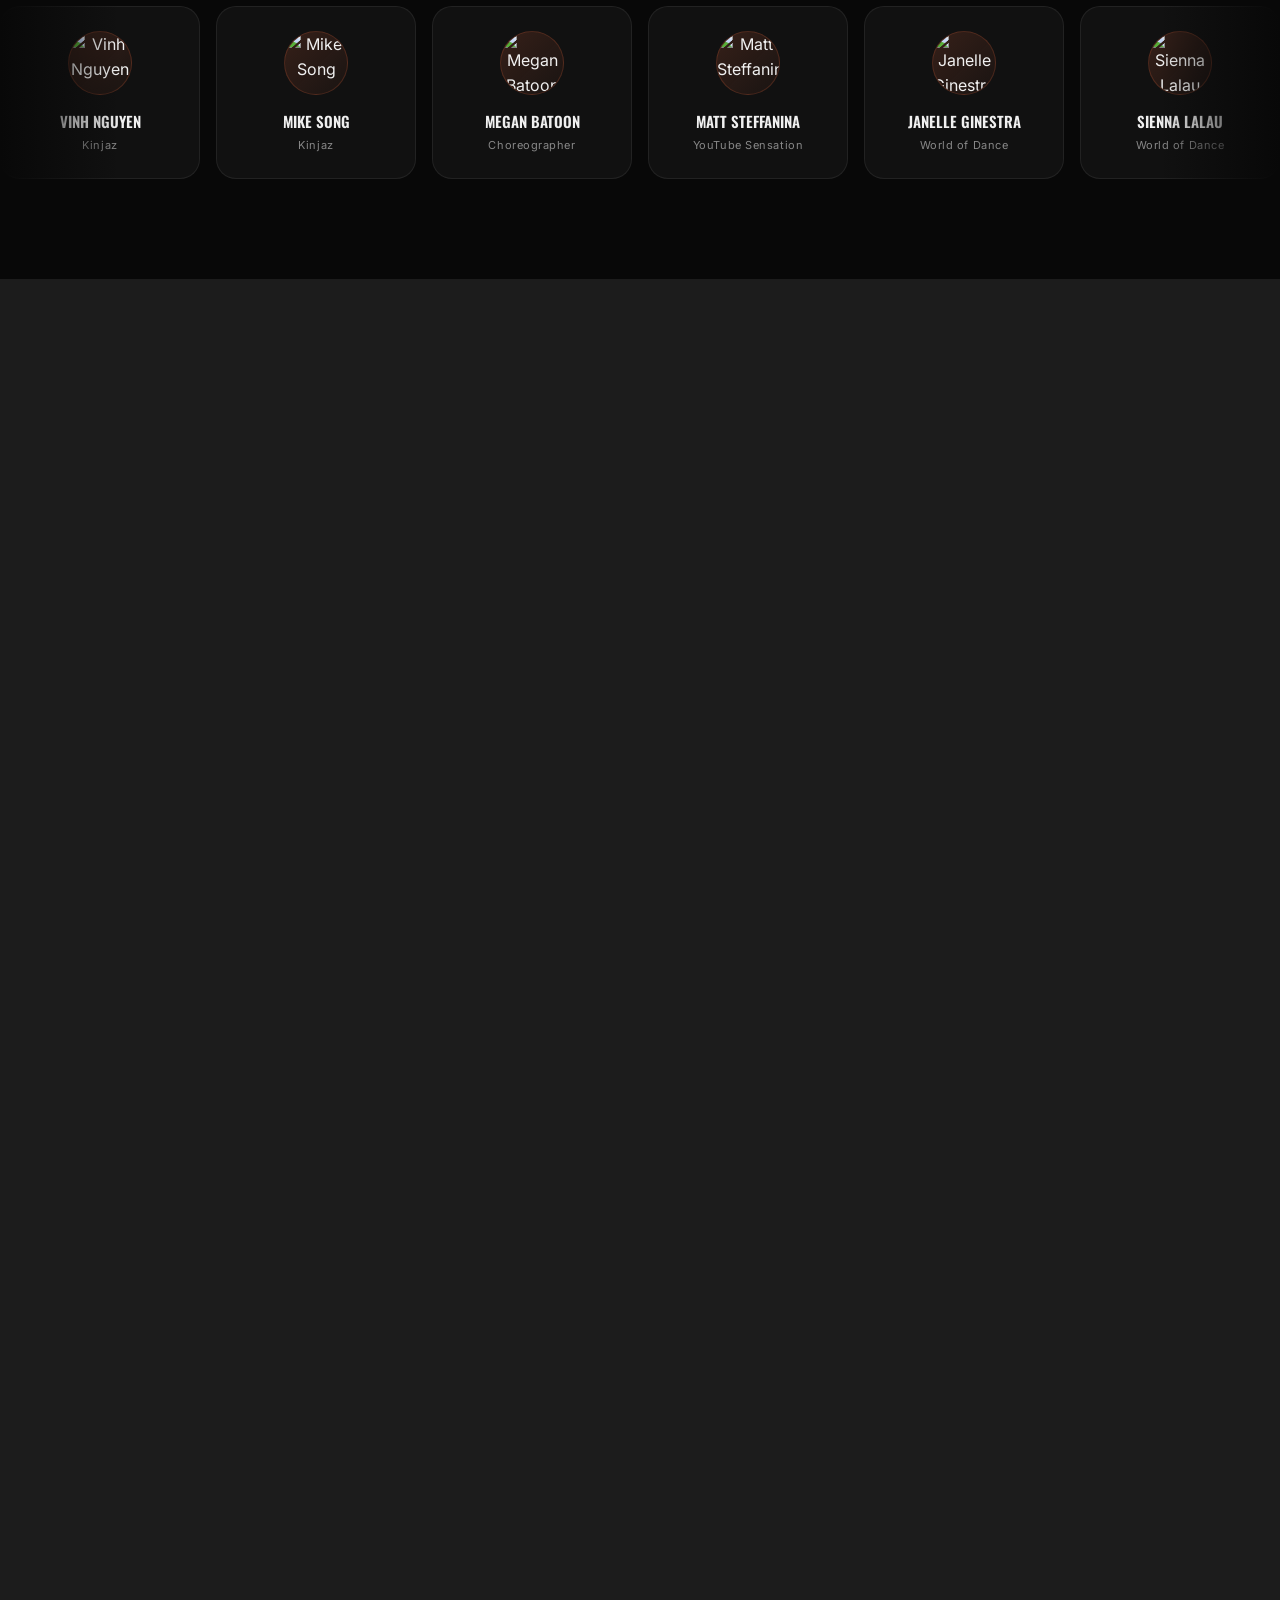
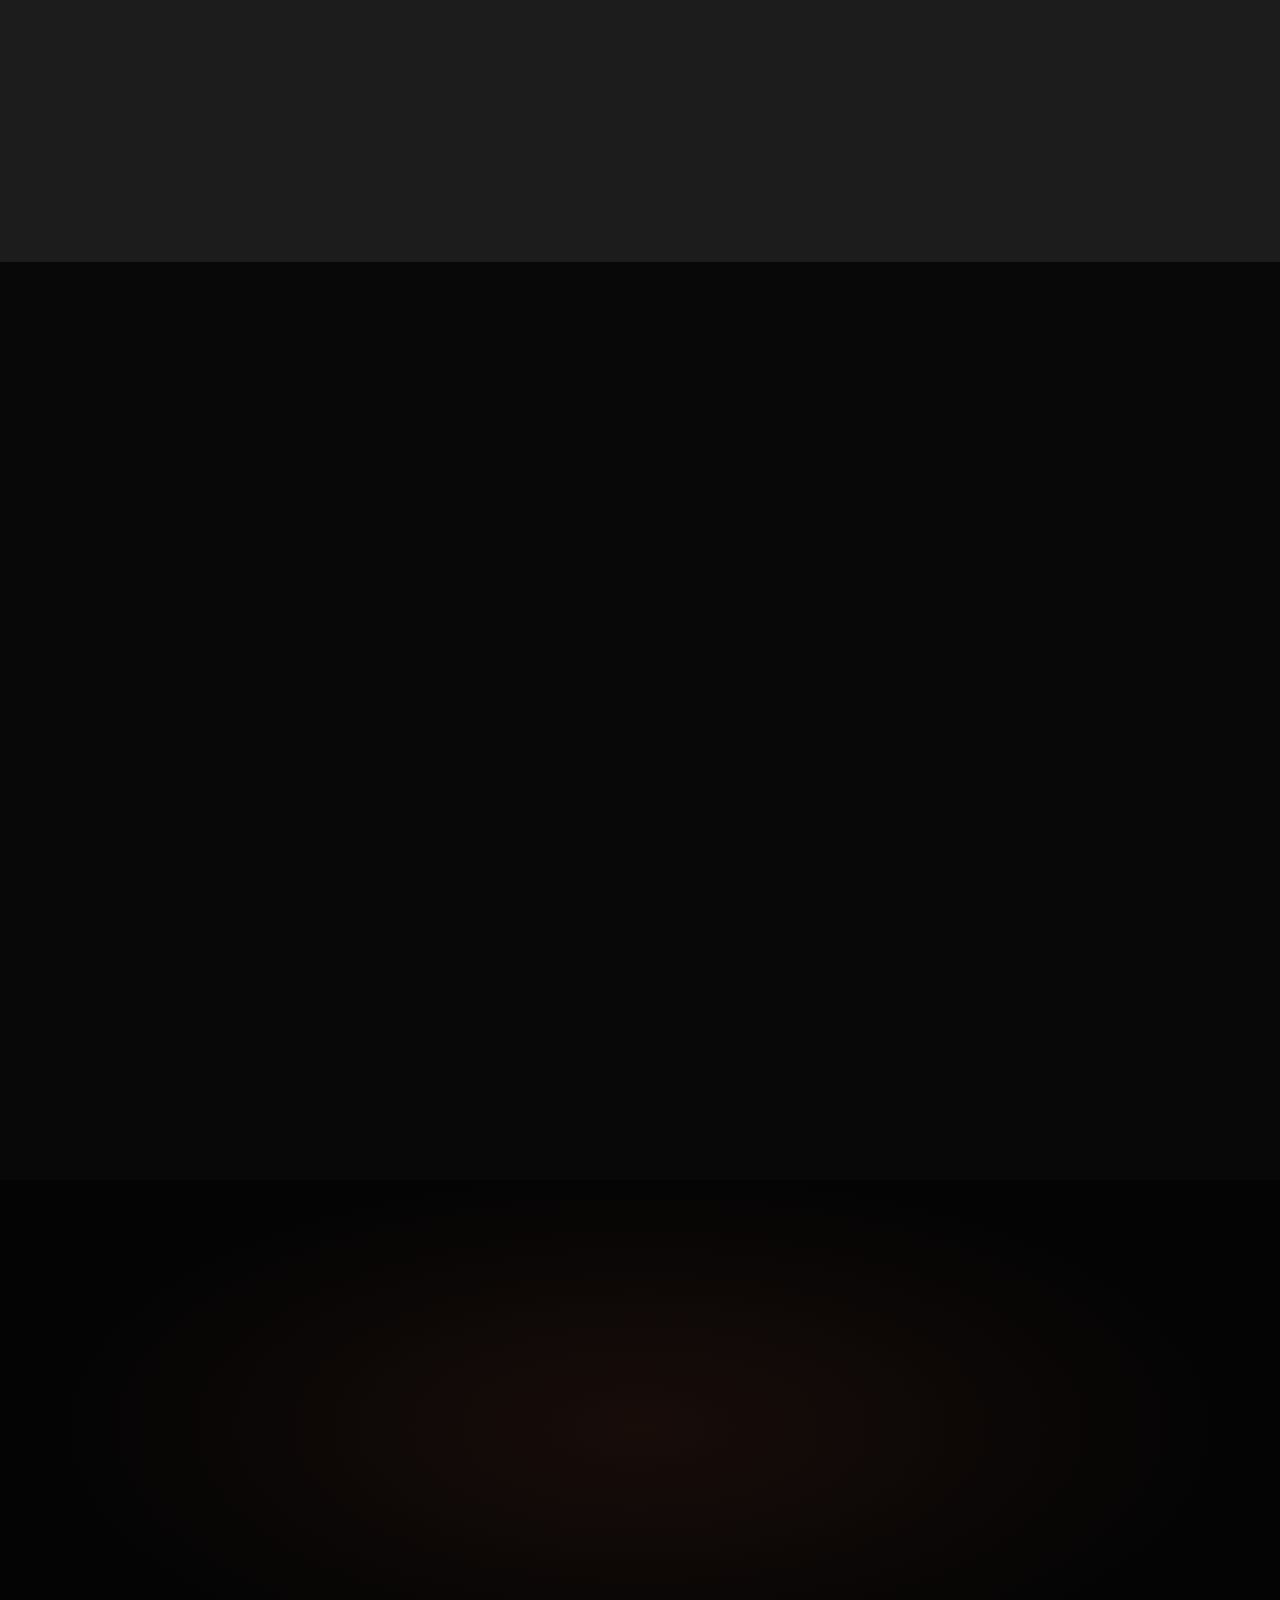
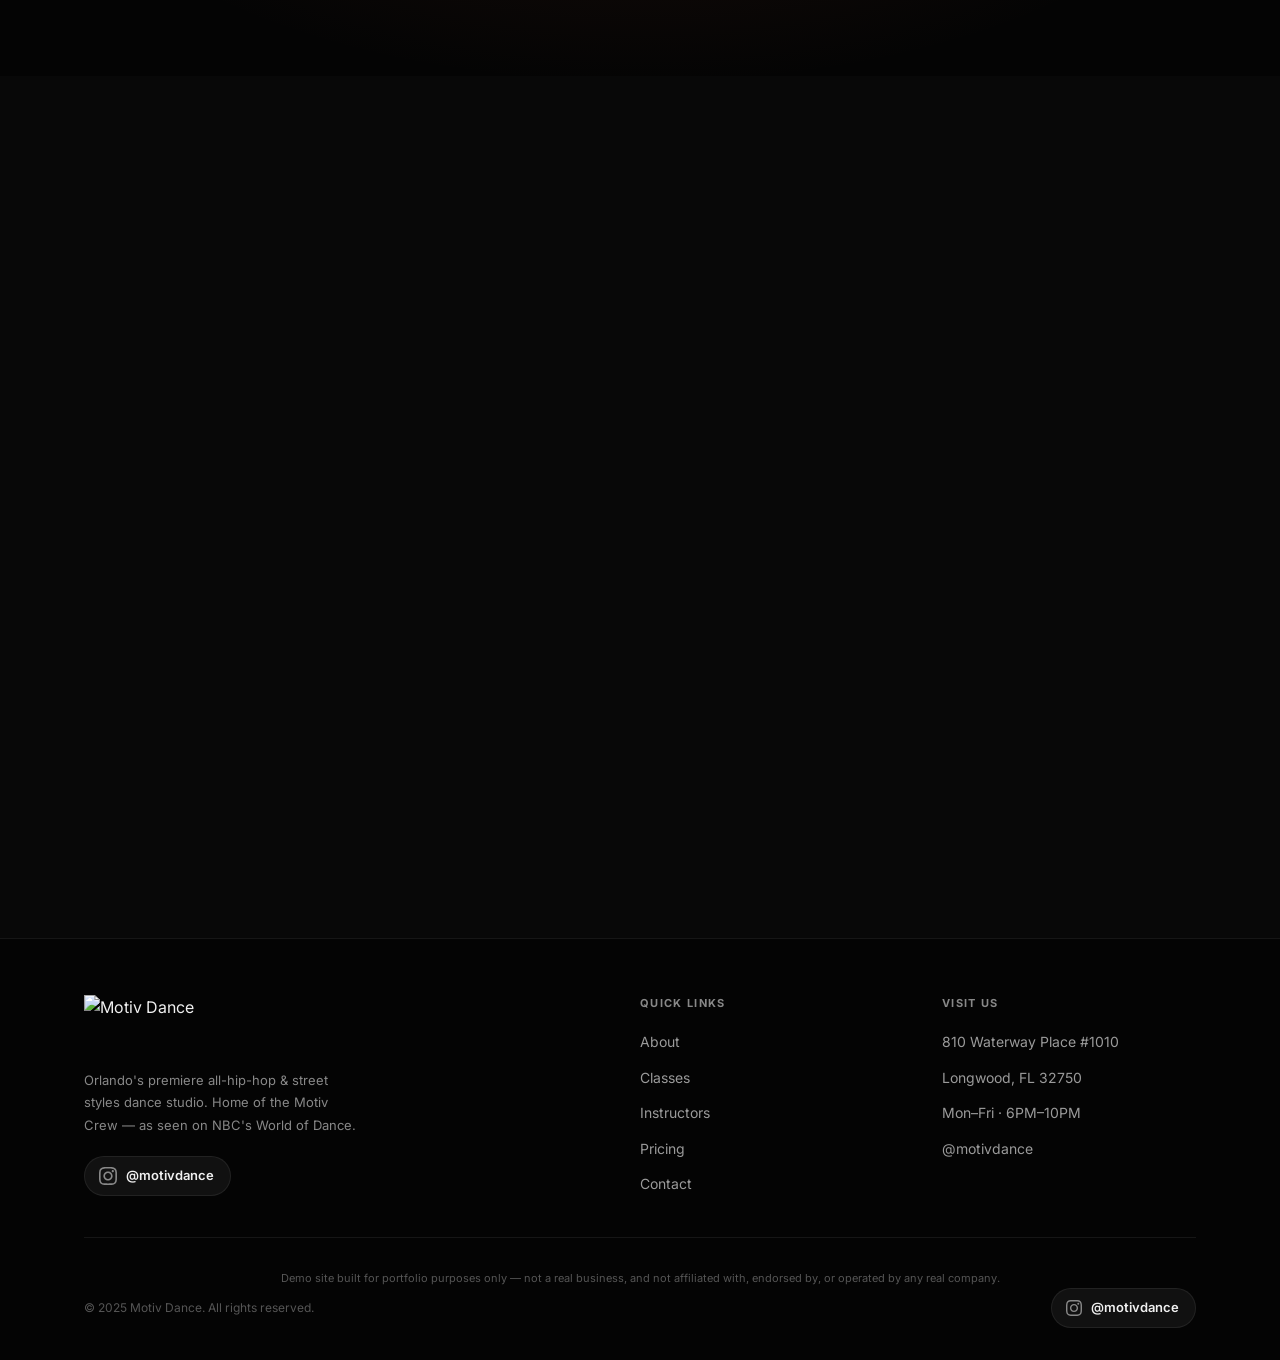
==== commit 3a0b7a7f: "Add portfolio-disclaimer line to every page's footer Co-Authored-By: Claude Sonnet 5 <noreply@anthro" ====
--- a/index.html
+++ b/index.html
@@ -550,6 +550,7 @@
           </ul>
         </div>
       </div>
+      <p style="text-align:center;font-size:11px;color:var(--muted-2);margin:24px 0 0;">Demo site built for portfolio purposes only — not a real business, and not affiliated with, endorsed by, or operated by any real company.</p>
       <div class="footer-bottom">
         <span class="footer-copy">&copy; 2025 Motiv Dance. All rights reserved.</span>
         <div class="footer-socials">
--- a/css/style.css
+++ b/css/style.css
@@ -109,6 +109,12 @@
 }
 .btn-outline:hover { border-color: var(--red); color: var(--red); transform: translateY(-2px); }
 .btn-full { width: 100%; justify-content: center; }
+/* Hero sits on a pinned-dark background regardless of theme — its buttons
+   stay pinned to the dark-mode-tuned colors too, same reasoning as above. */
+.hero .btn-primary { background: #c85a36; }
+.hero .btn-primary:hover { background: #a04328; }
+.hero .btn-outline { border-color: rgba(255,255,255,.16); color: #f0f0f0; }
+.hero .btn-outline:hover { border-color: #c85a36; color: #c85a36; }
 .btn-sm { padding: 10px 22px; font-size: 13px; }
 
 /* ============================================================
@@ -117,6 +123,8 @@
 .nav {
   position: fixed; top: 0; left: 0; right: 0; z-index: 100;
   height: var(--nav-h);
+  background: rgba(var(--bg-rgb),0.16);
+  backdrop-filter: blur(8px);
   transition: background .4s, backdrop-filter .4s, border-color .4s, box-shadow .4s;
   border-bottom: 1px solid transparent;
 }
@@ -266,7 +274,11 @@
   background: rgba(200,90,54,0.1); border: 1px solid rgba(200,90,54,0.25);
   border-radius: 999px; margin-bottom: 36px;
   font-size: 12px; font-weight: 600; letter-spacing: .1em; text-transform: uppercase;
-  color: var(--red);
+  /* Fixed, not var(--red): the hero background is pinned dark regardless of
+     theme, so its text needs to stay pinned to the dark-mode-tuned colors
+     rather than following the reactive tokens (which would go dark-on-dark
+     in light mode). Same reasoning for .hero-headline/.hero-sub/.hero .btn-outline below. */
+  color: #c85a36;
 }
 .hero-badge svg { flex-shrink: 0; }
 .hero-headline {
@@ -275,12 +287,14 @@
   font-weight: 700; text-transform: uppercase;
   line-height: .92; letter-spacing: -.01em;
   overflow: hidden;
+  color: #f0f0f0;
 }
 .hero-line { display: block; overflow: hidden; }
 .hero-line-inner { display: block; }
+.hero .text-red { color: #c85a36; }
 .hero-sub {
   font-size: clamp(15px, 2vw, 18px);
-  color: var(--muted); max-width: 480px;
+  color: #888; max-width: 480px;
   line-height: 1.75; margin: 28px 0 0;
 }
 .hero-actions { display: flex; flex-direction: column; align-items: flex-start; gap: 14px; flex-shrink: 0; }
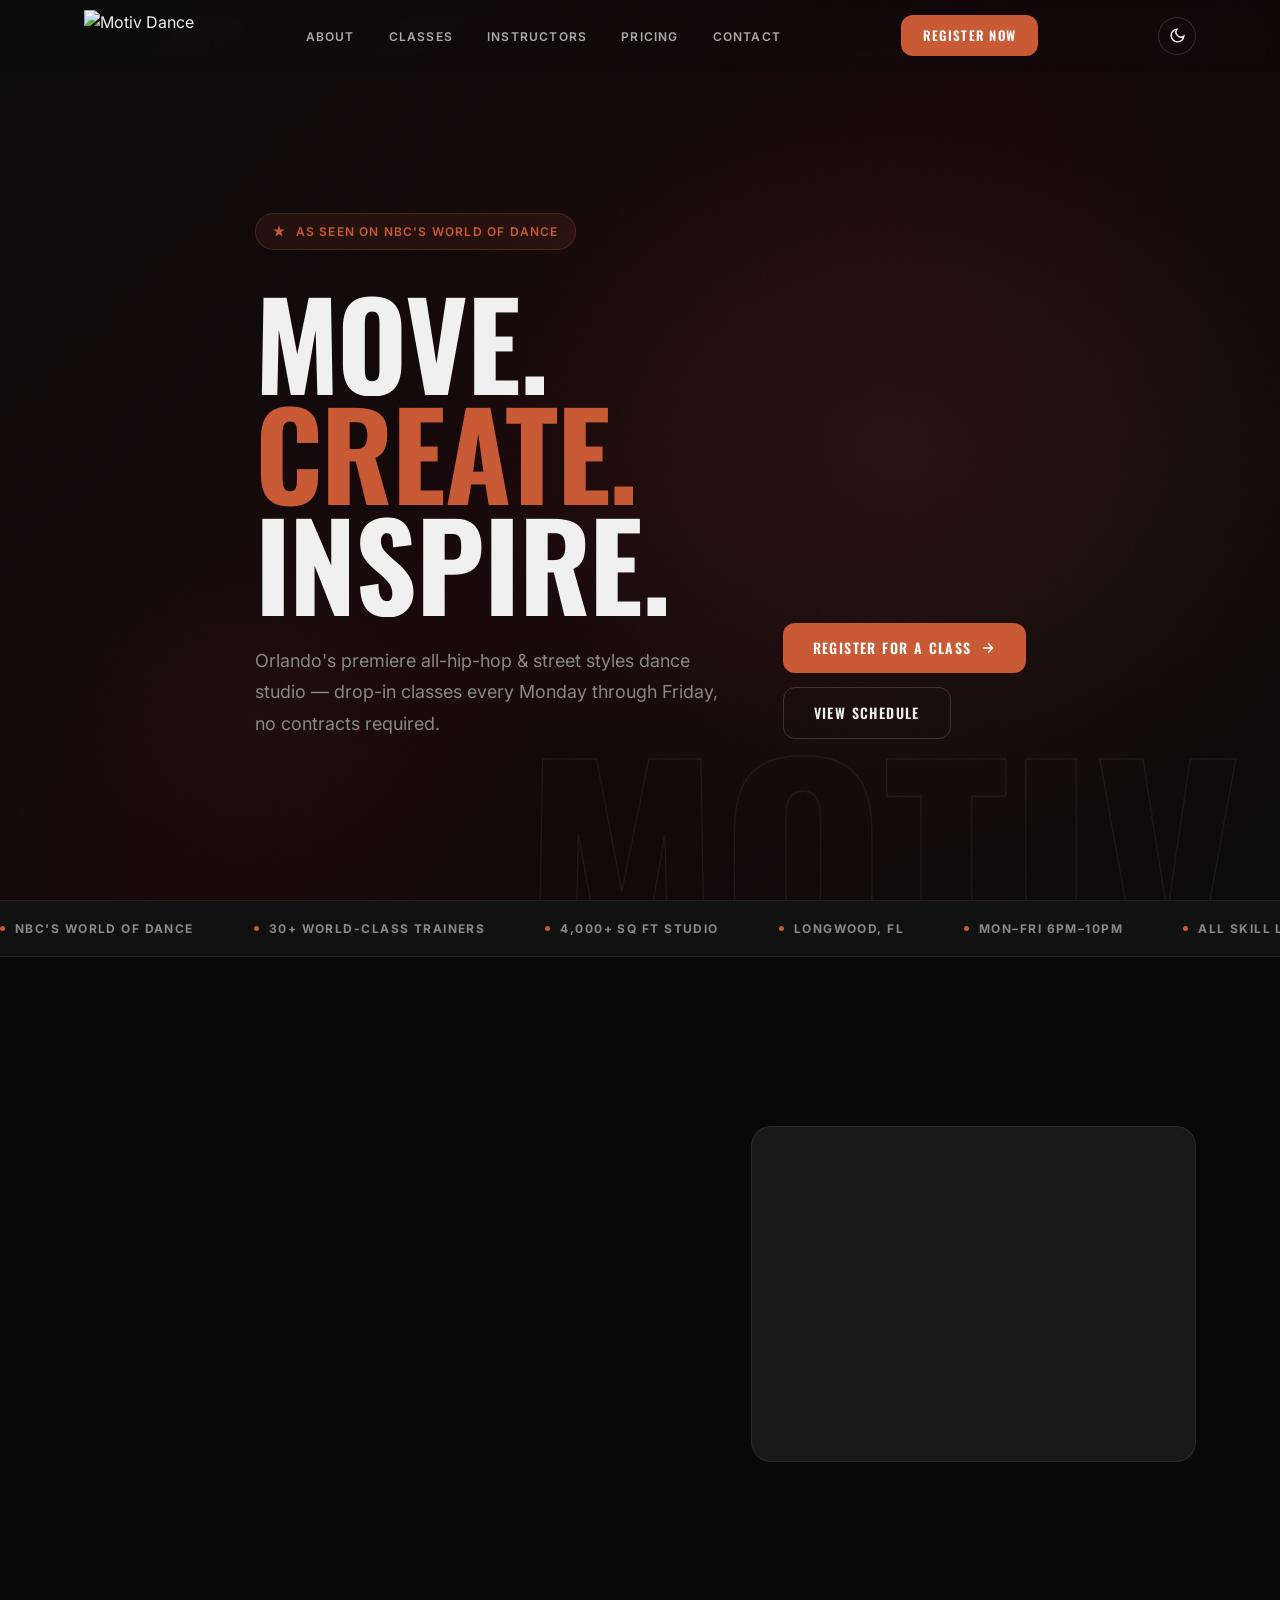
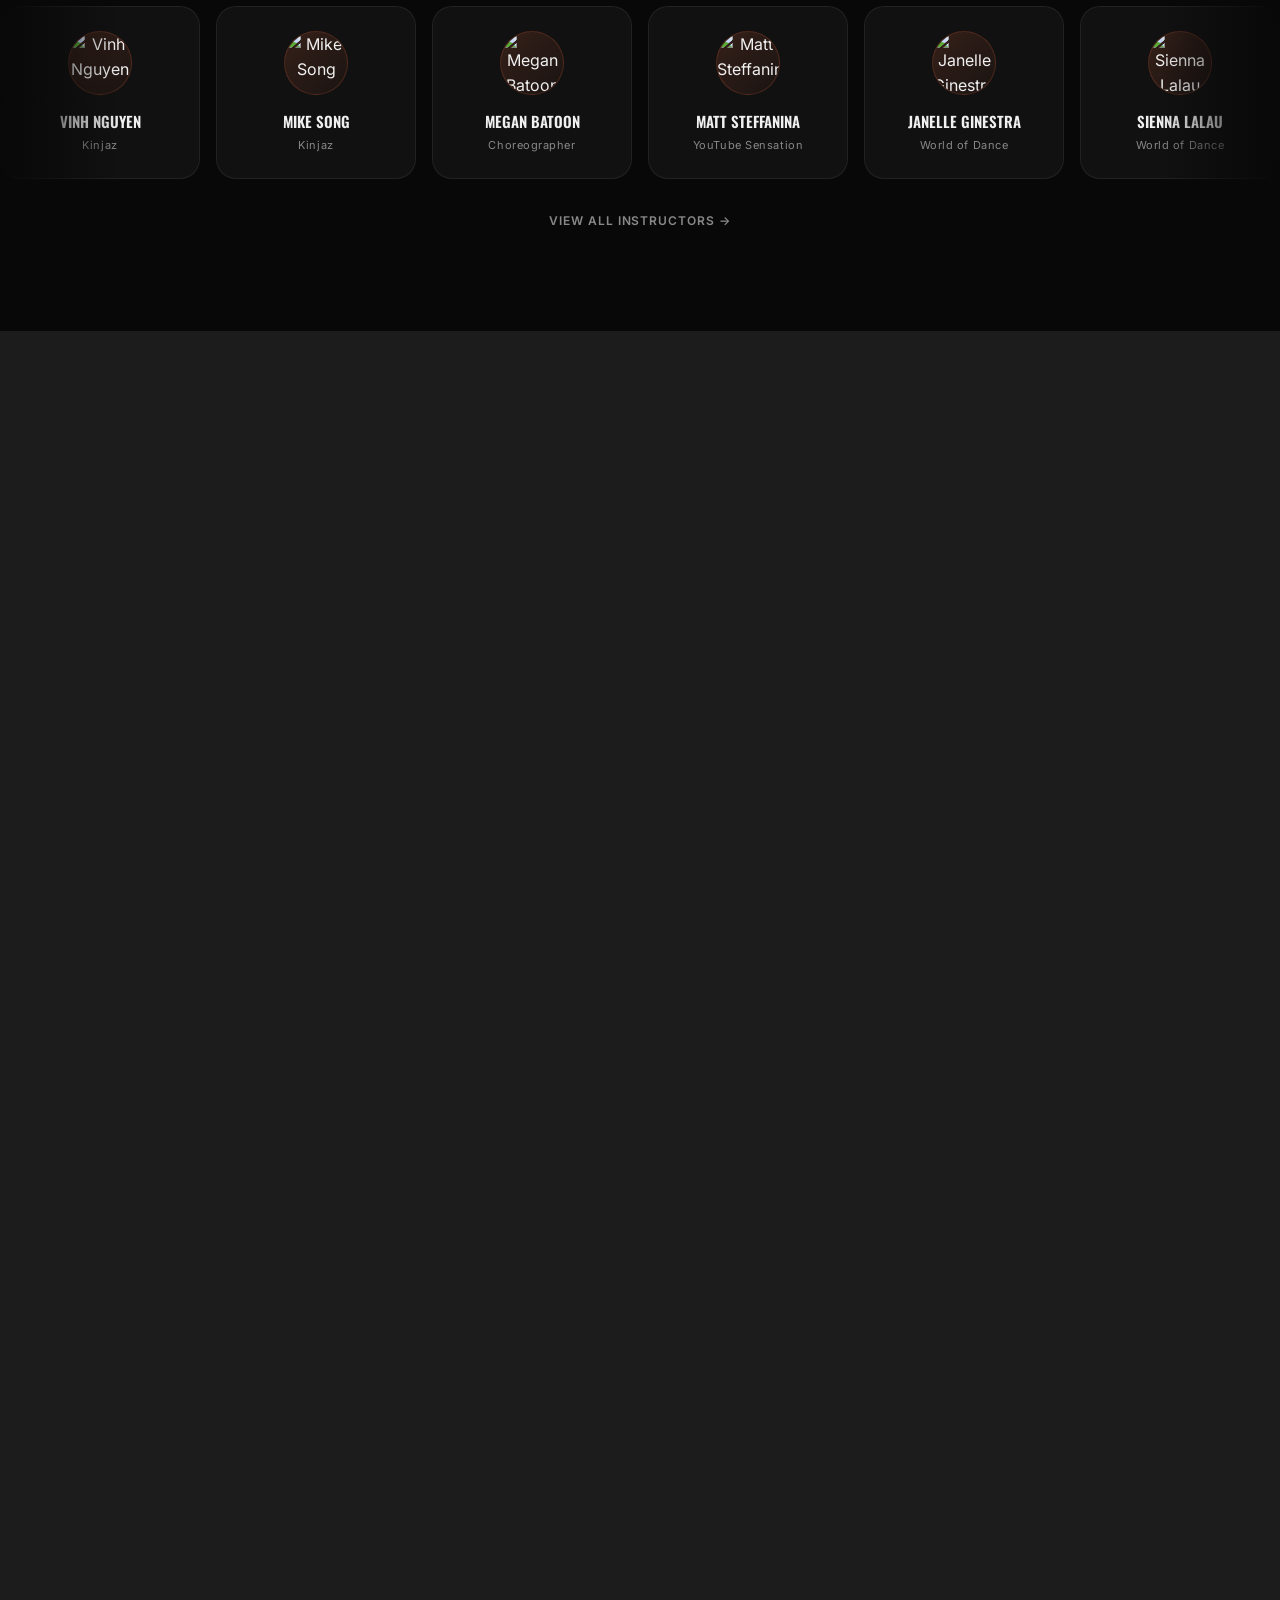
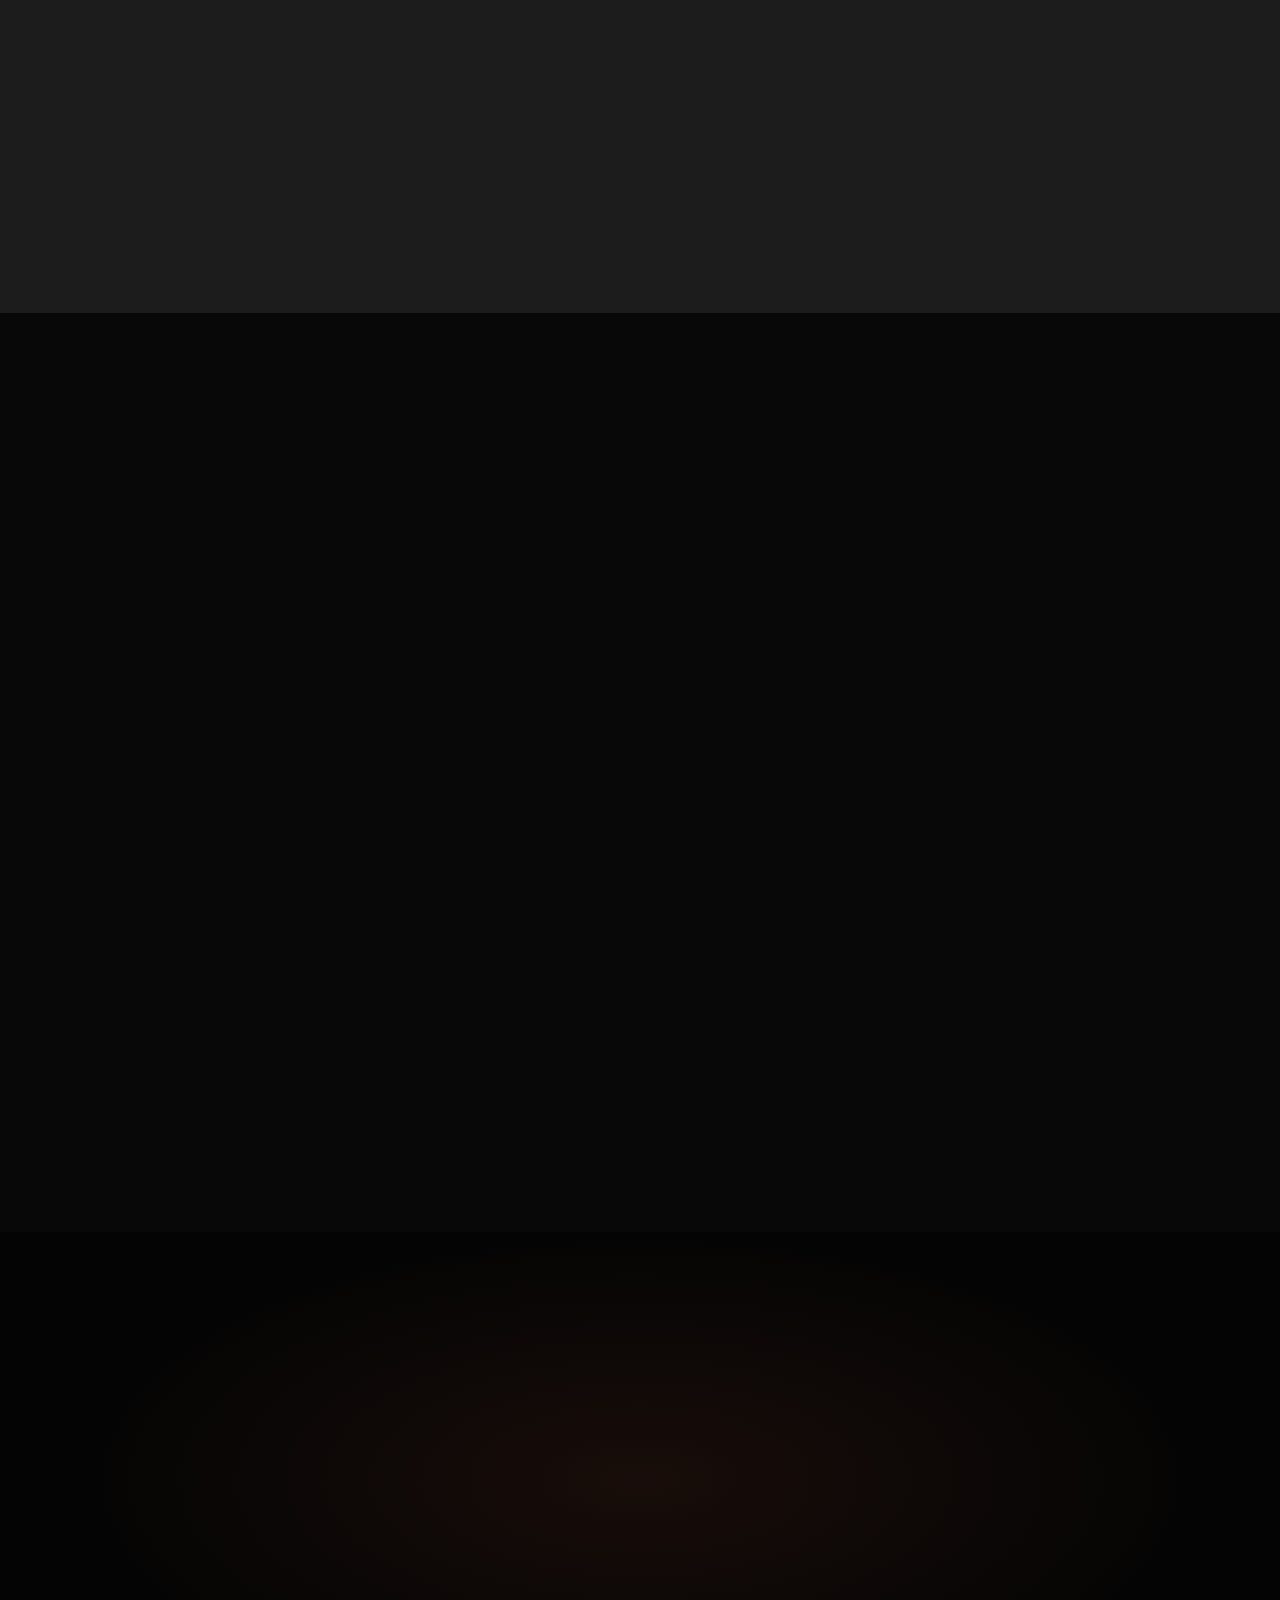
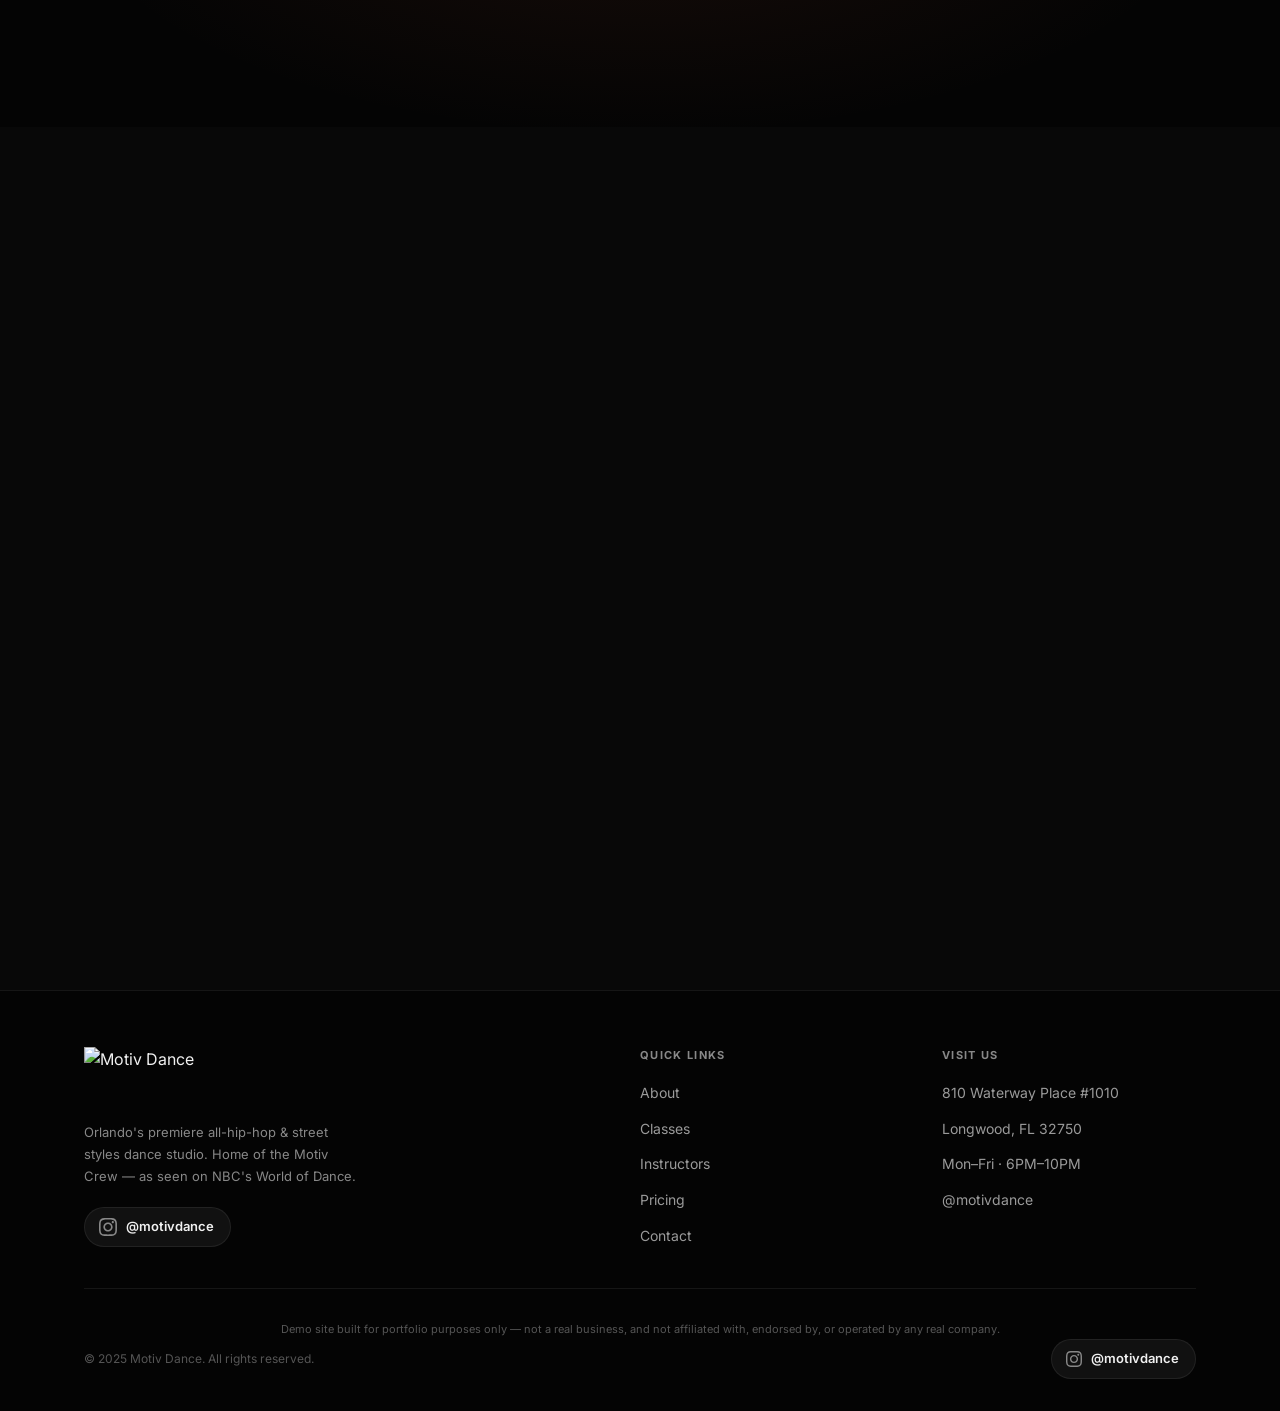
==== commit 33c809b7: "Add dedicated Instructors page + click-to-view on the homepage marquee Clicking a card in the instru" ====
--- a/index.html
+++ b/index.html
@@ -263,24 +263,27 @@
     <div class="instructors-marquee">
       <div class="instructors-track">
         <!-- Row 1 -->
-        <div class="instructor-card"><div class="instructor-avatar"><img src="https://images.squarespace-cdn.com/content/v1/5572081fe4b055140a090d13/1538967996439-1P4KEF4XL8MVYVWFHGDV/vinh+nguyen.jpg" alt="Vinh Nguyen" loading="lazy"></div><div class="instructor-name">Vinh Nguyen</div><div class="instructor-cred">Kinjaz</div></div>
-        <div class="instructor-card"><div class="instructor-avatar"><img src="https://images.squarespace-cdn.com/content/v1/5572081fe4b055140a090d13/1539817019469-XLBL1ZNETWL2ZJKYDT2U/Mike-Song-1-750x658.jpg" alt="Mike Song" loading="lazy"></div><div class="instructor-name">Mike Song</div><div class="instructor-cred">Kinjaz</div></div>
-        <div class="instructor-card"><div class="instructor-avatar"><img src="https://images.squarespace-cdn.com/content/v1/5572081fe4b055140a090d13/1539814395330-1GPRFFDIYRM47FQGYVCN/21150303_10209973033898158_5993305855445508246_n.jpg" alt="Megan Batoon" loading="lazy"></div><div class="instructor-name">Megan Batoon</div><div class="instructor-cred">Choreographer</div></div>
-        <div class="instructor-card"><div class="instructor-avatar"><img src="https://images.squarespace-cdn.com/content/v1/5572081fe4b055140a090d13/1539814599815-7Z15RTSQ2Q8BMRX63BN9/Matt+Steffanina.jpg" alt="Matt Steffanina" loading="lazy"></div><div class="instructor-name">Matt Steffanina</div><div class="instructor-cred">YouTube Sensation</div></div>
-        <div class="instructor-card"><div class="instructor-avatar"><img src="https://images.squarespace-cdn.com/content/v1/5572081fe4b055140a090d13/1539814738288-B00PHCHA22XGVYJO963R/Janelle-Ginestra-1.jpg" alt="Janelle Ginestra" loading="lazy"></div><div class="instructor-name">Janelle Ginestra</div><div class="instructor-cred">World of Dance</div></div>
-        <div class="instructor-card"><div class="instructor-avatar"><img src="https://images.squarespace-cdn.com/content/v1/5572081fe4b055140a090d13/1538969273890-ZN2QF3GQ6M1PB15RK6LM/Screenshot_20180822-143100.jpg" alt="Sienna Lalau" loading="lazy"></div><div class="instructor-name">Sienna Lalau</div><div class="instructor-cred">World of Dance</div></div>
-        <div class="instructor-card"><div class="instructor-avatar"><img src="https://images.squarespace-cdn.com/content/v1/5572081fe4b055140a090d13/1539817387724-7PKAUJJ4YD39TBAID6GC/Josh+Price.jpg" alt="Josh Price" loading="lazy"></div><div class="instructor-name">Josh Price</div><div class="instructor-cred">Choreographer</div></div>
-        <div class="instructor-card"><div class="instructor-avatar"><img src="https://images.squarespace-cdn.com/content/v1/5572081fe4b055140a090d13/1538970284281-PKL16NFN9OHMJCF6QUHJ/tRf1n8G2_400x400.jpg" alt="Anthony Lee" loading="lazy"></div><div class="instructor-name">Anthony Lee</div><div class="instructor-cred">Kinjaz</div></div>
+        <div class="instructor-card" role="button" tabindex="0"><div class="instructor-avatar"><img src="https://images.squarespace-cdn.com/content/v1/5572081fe4b055140a090d13/1538967996439-1P4KEF4XL8MVYVWFHGDV/vinh+nguyen.jpg" alt="Vinh Nguyen" loading="lazy"></div><div class="instructor-name">Vinh Nguyen</div><div class="instructor-cred">Kinjaz</div></div>
+        <div class="instructor-card" role="button" tabindex="0"><div class="instructor-avatar"><img src="https://images.squarespace-cdn.com/content/v1/5572081fe4b055140a090d13/1539817019469-XLBL1ZNETWL2ZJKYDT2U/Mike-Song-1-750x658.jpg" alt="Mike Song" loading="lazy"></div><div class="instructor-name">Mike Song</div><div class="instructor-cred">Kinjaz</div></div>
+        <div class="instructor-card" role="button" tabindex="0"><div class="instructor-avatar"><img src="https://images.squarespace-cdn.com/content/v1/5572081fe4b055140a090d13/1539814395330-1GPRFFDIYRM47FQGYVCN/21150303_10209973033898158_5993305855445508246_n.jpg" alt="Megan Batoon" loading="lazy"></div><div class="instructor-name">Megan Batoon</div><div class="instructor-cred">Choreographer</div></div>
+        <div class="instructor-card" role="button" tabindex="0"><div class="instructor-avatar"><img src="https://images.squarespace-cdn.com/content/v1/5572081fe4b055140a090d13/1539814599815-7Z15RTSQ2Q8BMRX63BN9/Matt+Steffanina.jpg" alt="Matt Steffanina" loading="lazy"></div><div class="instructor-name">Matt Steffanina</div><div class="instructor-cred">YouTube Sensation</div></div>
+        <div class="instructor-card" role="button" tabindex="0"><div class="instructor-avatar"><img src="https://images.squarespace-cdn.com/content/v1/5572081fe4b055140a090d13/1539814738288-B00PHCHA22XGVYJO963R/Janelle-Ginestra-1.jpg" alt="Janelle Ginestra" loading="lazy"></div><div class="instructor-name">Janelle Ginestra</div><div class="instructor-cred">World of Dance</div></div>
+        <div class="instructor-card" role="button" tabindex="0"><div class="instructor-avatar"><img src="https://images.squarespace-cdn.com/content/v1/5572081fe4b055140a090d13/1538969273890-ZN2QF3GQ6M1PB15RK6LM/Screenshot_20180822-143100.jpg" alt="Sienna Lalau" loading="lazy"></div><div class="instructor-name">Sienna Lalau</div><div class="instructor-cred">World of Dance</div></div>
+        <div class="instructor-card" role="button" tabindex="0"><div class="instructor-avatar"><img src="https://images.squarespace-cdn.com/content/v1/5572081fe4b055140a090d13/1539817387724-7PKAUJJ4YD39TBAID6GC/Josh+Price.jpg" alt="Josh Price" loading="lazy"></div><div class="instructor-name">Josh Price</div><div class="instructor-cred">Choreographer</div></div>
+        <div class="instructor-card" role="button" tabindex="0"><div class="instructor-avatar"><img src="https://images.squarespace-cdn.com/content/v1/5572081fe4b055140a090d13/1538970284281-PKL16NFN9OHMJCF6QUHJ/tRf1n8G2_400x400.jpg" alt="Anthony Lee" loading="lazy"></div><div class="instructor-name">Anthony Lee</div><div class="instructor-cred">Kinjaz</div></div>
         <!-- Duplicate for loop -->
-        <div class="instructor-card"><div class="instructor-avatar"><img src="https://images.squarespace-cdn.com/content/v1/5572081fe4b055140a090d13/1538967996439-1P4KEF4XL8MVYVWFHGDV/vinh+nguyen.jpg" alt="Vinh Nguyen" loading="lazy"></div><div class="instructor-name">Vinh Nguyen</div><div class="instructor-cred">Kinjaz</div></div>
-        <div class="instructor-card"><div class="instructor-avatar"><img src="https://images.squarespace-cdn.com/content/v1/5572081fe4b055140a090d13/1539817019469-XLBL1ZNETWL2ZJKYDT2U/Mike-Song-1-750x658.jpg" alt="Mike Song" loading="lazy"></div><div class="instructor-name">Mike Song</div><div class="instructor-cred">Kinjaz</div></div>
-        <div class="instructor-card"><div class="instructor-avatar"><img src="https://images.squarespace-cdn.com/content/v1/5572081fe4b055140a090d13/1539814395330-1GPRFFDIYRM47FQGYVCN/21150303_10209973033898158_5993305855445508246_n.jpg" alt="Megan Batoon" loading="lazy"></div><div class="instructor-name">Megan Batoon</div><div class="instructor-cred">Choreographer</div></div>
-        <div class="instructor-card"><div class="instructor-avatar"><img src="https://images.squarespace-cdn.com/content/v1/5572081fe4b055140a090d13/1539814599815-7Z15RTSQ2Q8BMRX63BN9/Matt+Steffanina.jpg" alt="Matt Steffanina" loading="lazy"></div><div class="instructor-name">Matt Steffanina</div><div class="instructor-cred">YouTube Sensation</div></div>
-        <div class="instructor-card"><div class="instructor-avatar"><img src="https://images.squarespace-cdn.com/content/v1/5572081fe4b055140a090d13/1539814738288-B00PHCHA22XGVYJO963R/Janelle-Ginestra-1.jpg" alt="Janelle Ginestra" loading="lazy"></div><div class="instructor-name">Janelle Ginestra</div><div class="instructor-cred">World of Dance</div></div>
-        <div class="instructor-card"><div class="instructor-avatar"><img src="https://images.squarespace-cdn.com/content/v1/5572081fe4b055140a090d13/1538969273890-ZN2QF3GQ6M1PB15RK6LM/Screenshot_20180822-143100.jpg" alt="Sienna Lalau" loading="lazy"></div><div class="instructor-name">Sienna Lalau</div><div class="instructor-cred">World of Dance</div></div>
-        <div class="instructor-card"><div class="instructor-avatar"><img src="https://images.squarespace-cdn.com/content/v1/5572081fe4b055140a090d13/1539817387724-7PKAUJJ4YD39TBAID6GC/Josh+Price.jpg" alt="Josh Price" loading="lazy"></div><div class="instructor-name">Josh Price</div><div class="instructor-cred">Choreographer</div></div>
-        <div class="instructor-card"><div class="instructor-avatar"><img src="https://images.squarespace-cdn.com/content/v1/5572081fe4b055140a090d13/1538970284281-PKL16NFN9OHMJCF6QUHJ/tRf1n8G2_400x400.jpg" alt="Anthony Lee" loading="lazy"></div><div class="instructor-name">Anthony Lee</div><div class="instructor-cred">Kinjaz</div></div>
-      </div>
+        <div class="instructor-card" role="button" tabindex="0"><div class="instructor-avatar"><img src="https://images.squarespace-cdn.com/content/v1/5572081fe4b055140a090d13/1538967996439-1P4KEF4XL8MVYVWFHGDV/vinh+nguyen.jpg" alt="Vinh Nguyen" loading="lazy"></div><div class="instructor-name">Vinh Nguyen</div><div class="instructor-cred">Kinjaz</div></div>
+        <div class="instructor-card" role="button" tabindex="0"><div class="instructor-avatar"><img src="https://images.squarespace-cdn.com/content/v1/5572081fe4b055140a090d13/1539817019469-XLBL1ZNETWL2ZJKYDT2U/Mike-Song-1-750x658.jpg" alt="Mike Song" loading="lazy"></div><div class="instructor-name">Mike Song</div><div class="instructor-cred">Kinjaz</div></div>
+        <div class="instructor-card" role="button" tabindex="0"><div class="instructor-avatar"><img src="https://images.squarespace-cdn.com/content/v1/5572081fe4b055140a090d13/1539814395330-1GPRFFDIYRM47FQGYVCN/21150303_10209973033898158_5993305855445508246_n.jpg" alt="Megan Batoon" loading="lazy"></div><div class="instructor-name">Megan Batoon</div><div class="instructor-cred">Choreographer</div></div>
+        <div class="instructor-card" role="button" tabindex="0"><div class="instructor-avatar"><img src="https://images.squarespace-cdn.com/content/v1/5572081fe4b055140a090d13/1539814599815-7Z15RTSQ2Q8BMRX63BN9/Matt+Steffanina.jpg" alt="Matt Steffanina" loading="lazy"></div><div class="instructor-name">Matt Steffanina</div><div class="instructor-cred">YouTube Sensation</div></div>
+        <div class="instructor-card" role="button" tabindex="0"><div class="instructor-avatar"><img src="https://images.squarespace-cdn.com/content/v1/5572081fe4b055140a090d13/1539814738288-B00PHCHA22XGVYJO963R/Janelle-Ginestra-1.jpg" alt="Janelle Ginestra" loading="lazy"></div><div class="instructor-name">Janelle Ginestra</div><div class="instructor-cred">World of Dance</div></div>
+        <div class="instructor-card" role="button" tabindex="0"><div class="instructor-avatar"><img src="https://images.squarespace-cdn.com/content/v1/5572081fe4b055140a090d13/1538969273890-ZN2QF3GQ6M1PB15RK6LM/Screenshot_20180822-143100.jpg" alt="Sienna Lalau" loading="lazy"></div><div class="instructor-name">Sienna Lalau</div><div class="instructor-cred">World of Dance</div></div>
+        <div class="instructor-card" role="button" tabindex="0"><div class="instructor-avatar"><img src="https://images.squarespace-cdn.com/content/v1/5572081fe4b055140a090d13/1539817387724-7PKAUJJ4YD39TBAID6GC/Josh+Price.jpg" alt="Josh Price" loading="lazy"></div><div class="instructor-name">Josh Price</div><div class="instructor-cred">Choreographer</div></div>
+        <div class="instructor-card" role="button" tabindex="0"><div class="instructor-avatar"><img src="https://images.squarespace-cdn.com/content/v1/5572081fe4b055140a090d13/1538970284281-PKL16NFN9OHMJCF6QUHJ/tRf1n8G2_400x400.jpg" alt="Anthony Lee" loading="lazy"></div><div class="instructor-name">Anthony Lee</div><div class="instructor-cred">Kinjaz</div></div>
+      </div>
+    </div>
+    <div class="container">
+      <a href="instructors.html" class="instructors-viewall">View All Instructors &rarr;</a>
     </div>
   </section>
 
@@ -562,6 +565,24 @@
     </div>
   </footer>
 
+  <!-- ===== INSTRUCTOR OVERLAY ===== -->
+  <div class="instructor-overlay" id="instructor-overlay" role="dialog" aria-modal="true" aria-labelledby="io-name" aria-hidden="true">
+    <div class="instructor-overlay-backdrop" id="instructor-overlay-backdrop"></div>
+    <div class="instructor-overlay-panel">
+      <button class="overlay-close" id="instructor-overlay-close" aria-label="Close">
+        <svg width="18" height="18" viewBox="0 0 24 24" fill="none" stroke="currentColor" stroke-width="2.5"><line x1="18" y1="6" x2="6" y2="18"/><line x1="6" y1="6" x2="18" y2="18"/></svg>
+      </button>
+      <div class="io-avatar"><img id="io-img" src="" alt=""></div>
+      <div class="io-body">
+        <div class="io-cred" id="io-cred"></div>
+        <h3 class="io-name" id="io-name"></h3>
+        <div class="io-exp" id="io-exp"></div>
+        <p class="io-desc" id="io-desc"></p>
+        <a href="instructors.html" class="btn btn-primary">View All Instructors</a>
+      </div>
+    </div>
+  </div>
+
   <script src="https://cdnjs.cloudflare.com/ajax/libs/gsap/3.12.5/gsap.min.js"></script>
   <script src="https://cdnjs.cloudflare.com/ajax/libs/gsap/3.12.5/ScrollTrigger.min.js"></script>
   <script src="js/main.js"></script>
--- a/css/style.css
+++ b/css/style.css
@@ -457,9 +457,14 @@
   margin-right: 16px;
   background: var(--surface); border: 1px solid var(--border); border-radius: var(--radius-lg);
   padding: 24px 20px; text-align: center;
-  transition: border-color .3s, transform .3s;
-}
-.instructor-card:hover { border-color: rgba(200,90,54,.4); transform: translateY(-4px); }
+  cursor: pointer;
+  transition: border-color .3s, transform .3s, box-shadow .3s;
+}
+.instructor-card:hover, .instructor-card:focus-visible {
+  border-color: rgba(200,90,54,.4); transform: translateY(-4px);
+  box-shadow: 0 16px 40px rgba(0,0,0,.4);
+  outline: none;
+}
 .instructor-avatar {
   width: 64px; height: 64px; border-radius: 50%;
   background: linear-gradient(135deg, rgba(200,90,54,.2), rgba(200,90,54,.05));
@@ -470,6 +475,99 @@
 .instructor-avatar img { width: 100%; height: 100%; object-fit: cover; display: block; }
 .instructor-name { font-family: 'Oswald', sans-serif; font-size: 15px; font-weight: 600; text-transform: uppercase; }
 .instructor-cred { font-size: 11px; color: var(--muted); margin-top: 4px; letter-spacing: .05em; }
+.instructors-viewall {
+  display: block; text-align: center; margin-top: 32px;
+  font-size: 12px; font-weight: 600; letter-spacing: .08em; text-transform: uppercase;
+  color: var(--muted); transition: color .25s;
+}
+.instructors-viewall:hover { color: var(--red); }
+
+/* Full roster page grid */
+.instructors-grid {
+  display: grid; grid-template-columns: repeat(4, 1fr); gap: 20px;
+  margin-top: 56px;
+}
+.instructor-tile {
+  cursor: pointer;
+  background: var(--surface); border: 1px solid var(--border); border-radius: var(--radius-lg);
+  padding: 32px 24px; text-align: center;
+  transition: border-color .3s, transform .3s, box-shadow .3s;
+}
+.instructor-tile:hover, .instructor-tile:focus-visible {
+  border-color: rgba(200,90,54,.4); transform: translateY(-6px);
+  box-shadow: 0 20px 48px rgba(0,0,0,.4);
+  outline: none;
+}
+.instructor-tile .instructor-avatar { width: 96px; height: 96px; margin-bottom: 18px; }
+.instructor-tile .instructor-name { font-size: 17px; }
+.instructor-tile .instructor-cred { font-size: 12px; margin-top: 6px; }
+.instructor-tile-exp {
+  display: inline-block; margin-top: 14px;
+  font-size: 10px; font-weight: 700; letter-spacing: .08em; text-transform: uppercase;
+  color: var(--muted); background: var(--surface-2); border: 1px solid var(--border);
+  border-radius: 999px; padding: 4px 12px;
+}
+.instructor-tile-desc { font-size: 13px; color: var(--muted); line-height: 1.7; margin-top: 14px; text-align: left; }
+
+/* ============================================================
+   INSTRUCTOR OVERLAY
+   ============================================================ */
+.instructor-overlay {
+  position: fixed; inset: 0; z-index: 300;
+  display: flex; align-items: center; justify-content: center;
+  padding: 24px;
+  opacity: 0; pointer-events: none;
+  transition: opacity .35s var(--ease);
+}
+.instructor-overlay.open { opacity: 1; pointer-events: all; }
+.instructor-overlay-backdrop {
+  position: absolute; inset: 0;
+  background: rgba(4,4,4,.82); backdrop-filter: blur(10px);
+}
+.instructor-overlay-panel {
+  position: relative;
+  width: 100%; max-width: 560px;
+  max-height: 86vh; overflow-y: auto;
+  background: var(--surface); border: 1px solid var(--border); border-radius: var(--radius-lg);
+  padding: 40px;
+  display: flex; gap: 28px; align-items: flex-start;
+  transform: translateY(24px) scale(.97); opacity: 0;
+  transition: transform .4s var(--ease), opacity .4s var(--ease);
+  box-shadow: 0 40px 100px rgba(0,0,0,.6);
+}
+.instructor-overlay.open .instructor-overlay-panel { transform: translateY(0) scale(1); opacity: 1; }
+.instructor-overlay .overlay-close {
+  position: absolute; top: 16px; right: 16px;
+  width: 36px; height: 36px; border-radius: 50%;
+  display: flex; align-items: center; justify-content: center;
+  color: var(--muted); border: 1px solid var(--border);
+  transition: all .25s var(--ease);
+}
+.instructor-overlay .overlay-close:hover { color: var(--red); border-color: var(--red); transform: rotate(90deg); }
+.io-avatar {
+  flex-shrink: 0; width: 140px; height: 140px; border-radius: var(--radius-lg);
+  overflow: hidden; border: 1.5px solid rgba(200,90,54,.25);
+}
+.io-avatar img { width: 100%; height: 100%; object-fit: cover; display: block; }
+.io-body { flex: 1; min-width: 0; }
+.io-cred { font-size: 11px; font-weight: 700; letter-spacing: .14em; text-transform: uppercase; color: var(--red); margin-bottom: 8px; }
+.io-name { font-family: 'Oswald', sans-serif; font-size: 26px; font-weight: 700; text-transform: uppercase; margin-bottom: 10px; line-height: 1.1; }
+.io-exp {
+  display: inline-block; font-size: 12px; font-weight: 600; color: var(--muted);
+  background: var(--surface-2); border: 1px solid var(--border); border-radius: 999px;
+  padding: 5px 12px; margin-bottom: 16px;
+}
+.io-desc { font-size: 14px; color: var(--muted); line-height: 1.75; margin-bottom: 24px; }
+
+@media (max-width: 700px) {
+  .instructors-grid { grid-template-columns: repeat(2, 1fr); }
+}
+@media (max-width: 600px) {
+  .instructors-grid { grid-template-columns: 1fr; }
+  .instructor-overlay-panel { flex-direction: column; align-items: center; text-align: center; padding: 32px 24px; }
+  .io-body { width: 100%; }
+  .io-desc { text-align: left; }
+}
 
 /* ============================================================
    PRICING
@@ -684,3 +782,43 @@
   .hero-actions { flex-direction: column; }
   .cta-actions { flex-direction: column; align-items: center; }
 }
+
+/* ============================================================
+   SUB-PAGE HERO + MINI CTA — shared by classes.html, instructors.html,
+   and any other detail page that isn't the homepage.
+   ============================================================ */
+.page-hero {
+  position: relative;
+  padding: calc(var(--nav-h) + 64px) 0 72px;
+  overflow: hidden;
+  background: linear-gradient(135deg, #0a0a0a 0%, #140508 50%, #0a0a0a 100%);
+  text-align: center;
+}
+.page-hero::before {
+  content: '';
+  position: absolute; inset: 0;
+  background: radial-gradient(ellipse 70% 60% at 50% 0%, rgba(200,90,54,0.14) 0%, transparent 70%);
+  pointer-events: none;
+}
+.page-hero-inner { position: relative; max-width: 720px; margin: 0 auto; }
+.page-hero h1 {
+  font-family: 'Oswald', sans-serif;
+  font-size: clamp(40px, 7vw, 76px);
+  font-weight: 700; text-transform: uppercase;
+  line-height: 1.02; margin: 6px 0 20px;
+}
+.page-hero-sub {
+  font-size: 16px; color: var(--muted);
+  line-height: 1.75; max-width: 560px; margin: 0 auto;
+}
+.page-hero .pricing-note { max-width: 640px; margin: 28px auto 0; text-align: left; }
+
+.mini-cta {
+  background: var(--bg-dark); border-top: 1px solid var(--border);
+  padding: 64px 0; text-align: center;
+}
+.mini-cta h2 {
+  font-family: 'Oswald', sans-serif; font-size: clamp(26px, 4vw, 38px);
+  font-weight: 700; text-transform: uppercase; margin-bottom: 14px;
+}
+.mini-cta p { font-size: 15px; color: var(--muted); margin-bottom: 28px; }
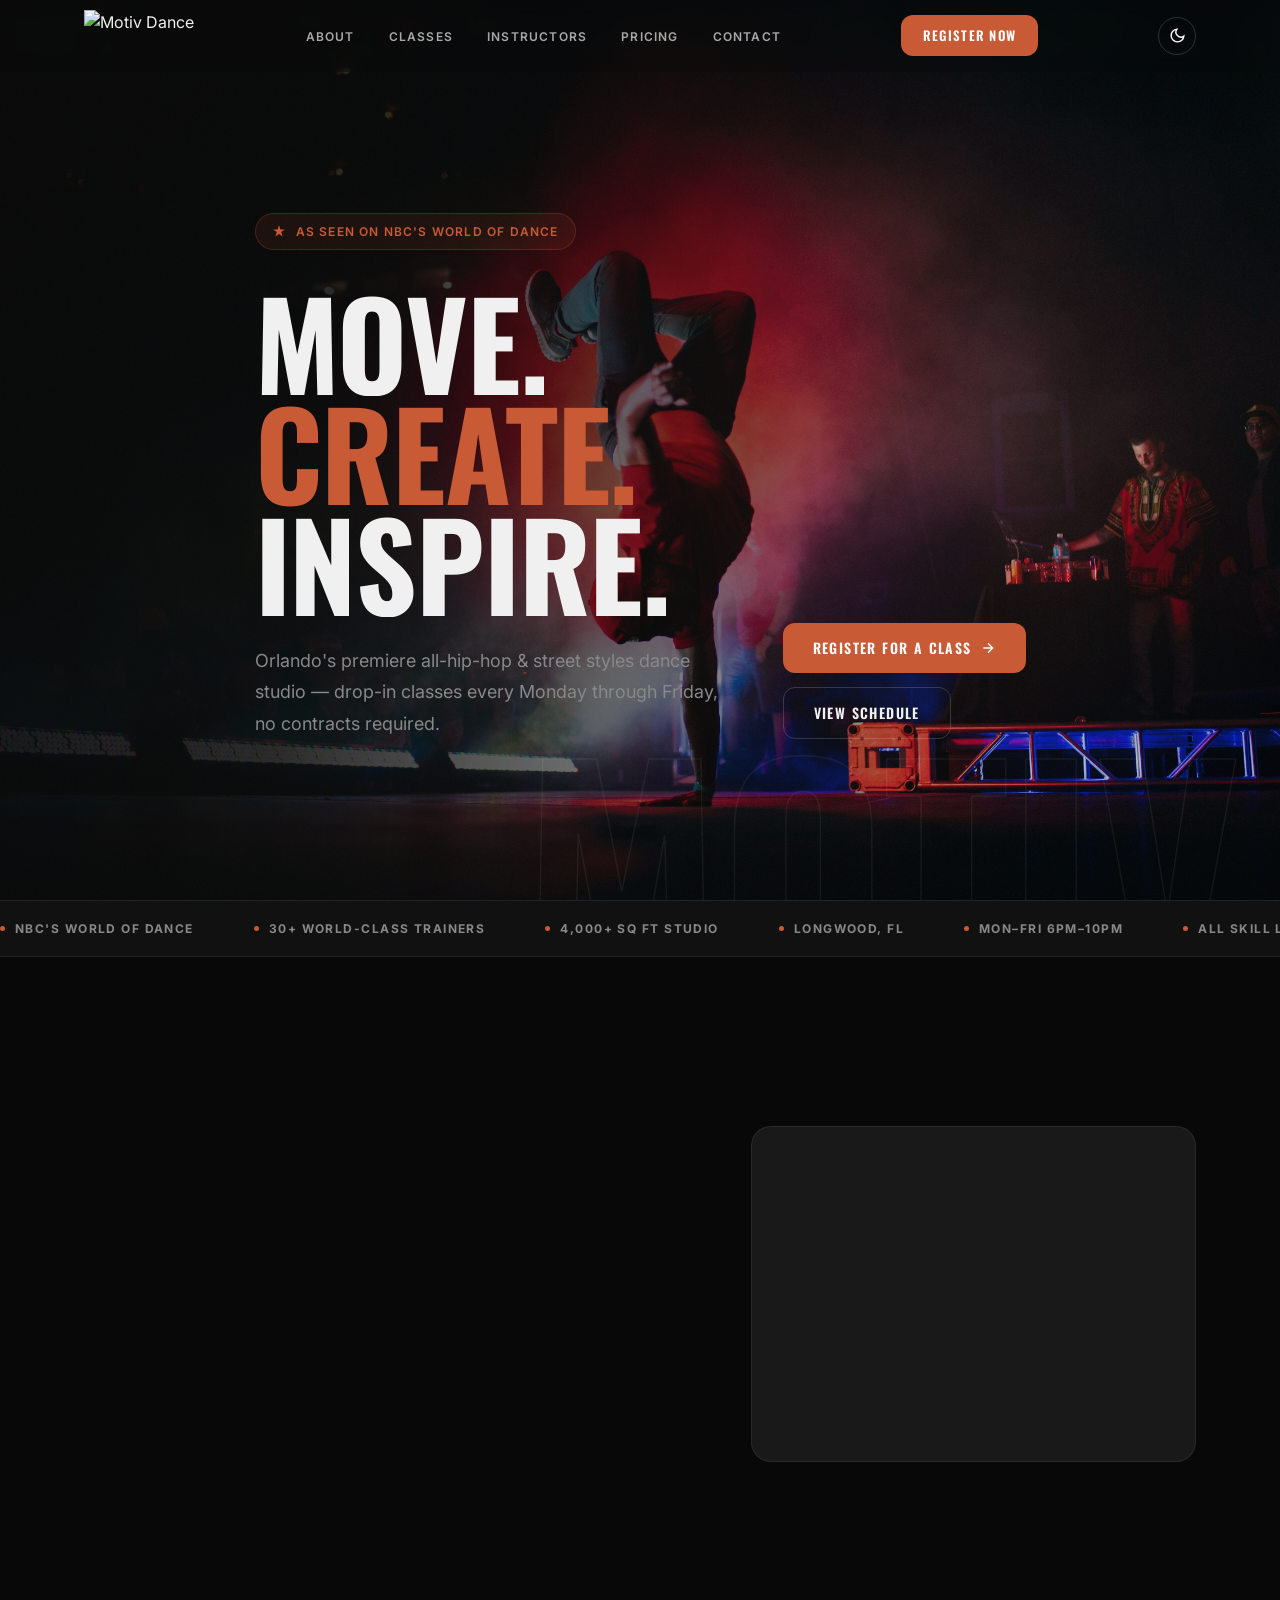
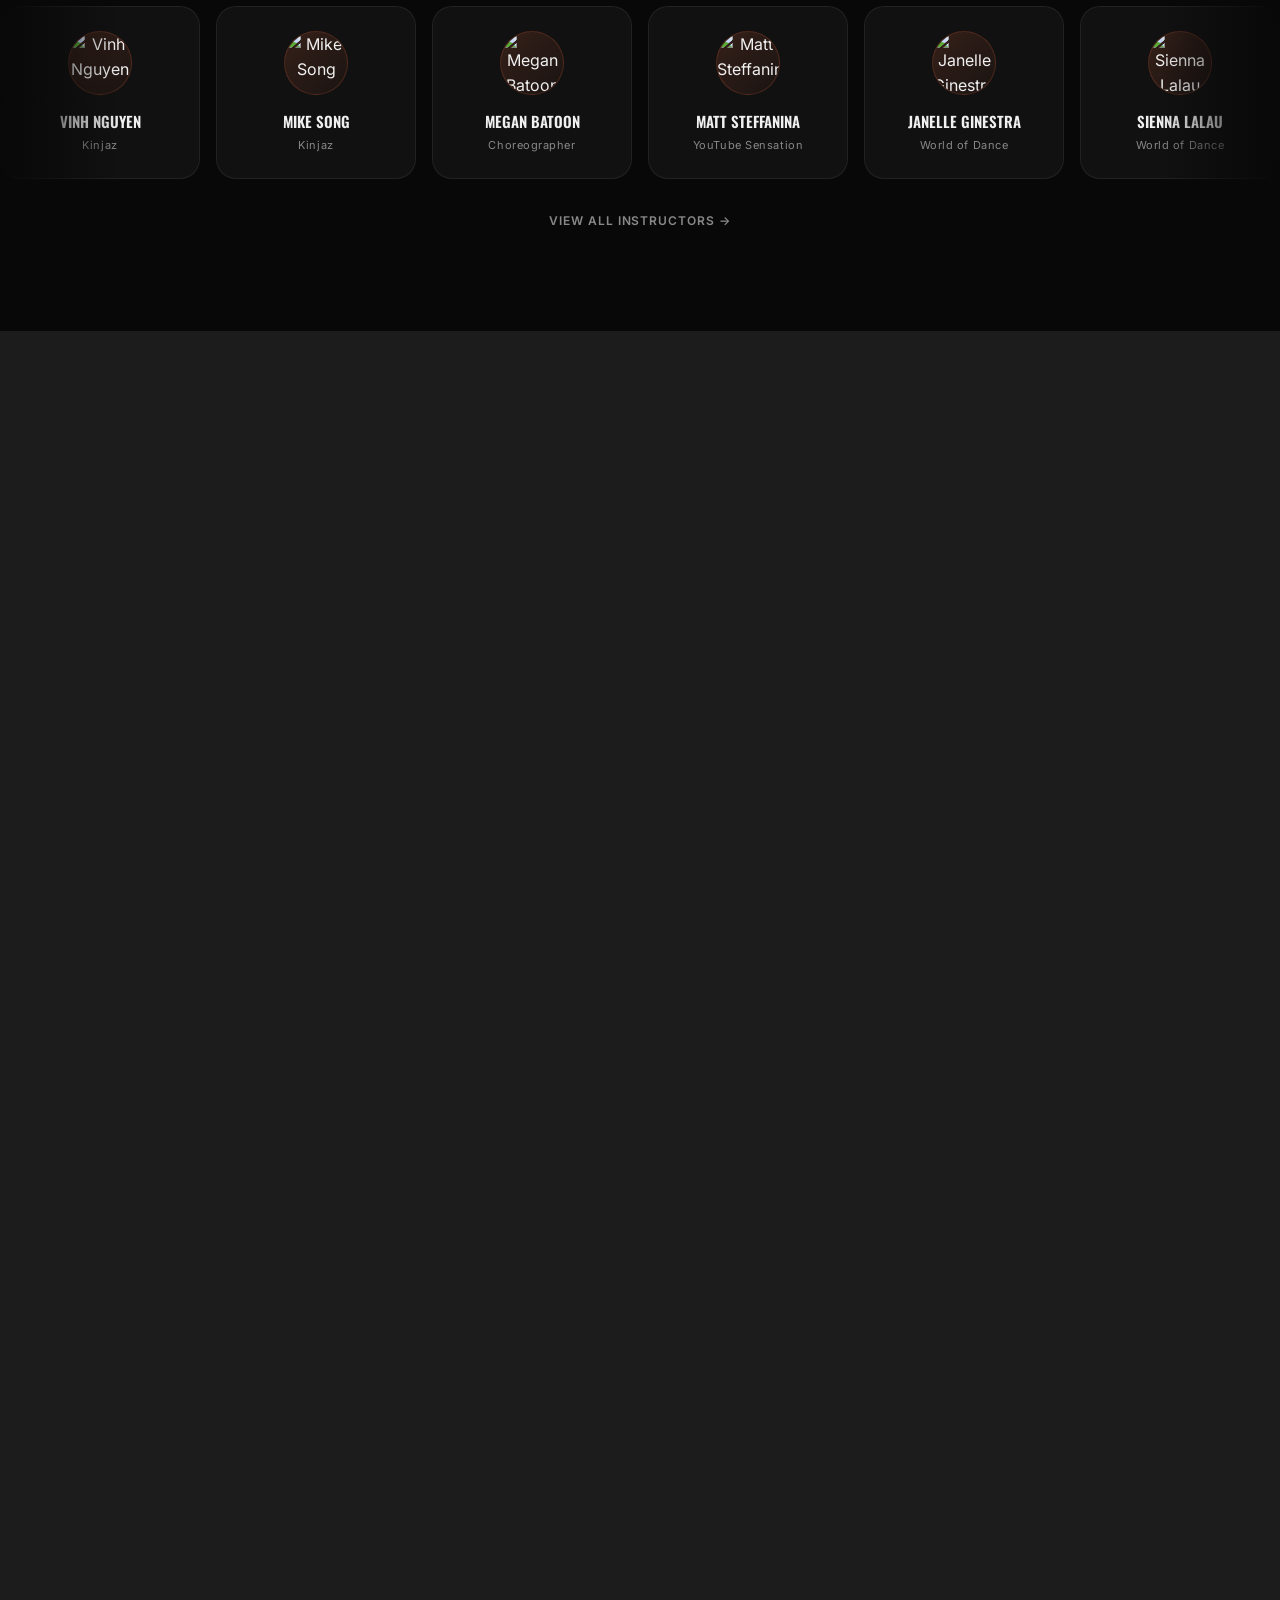
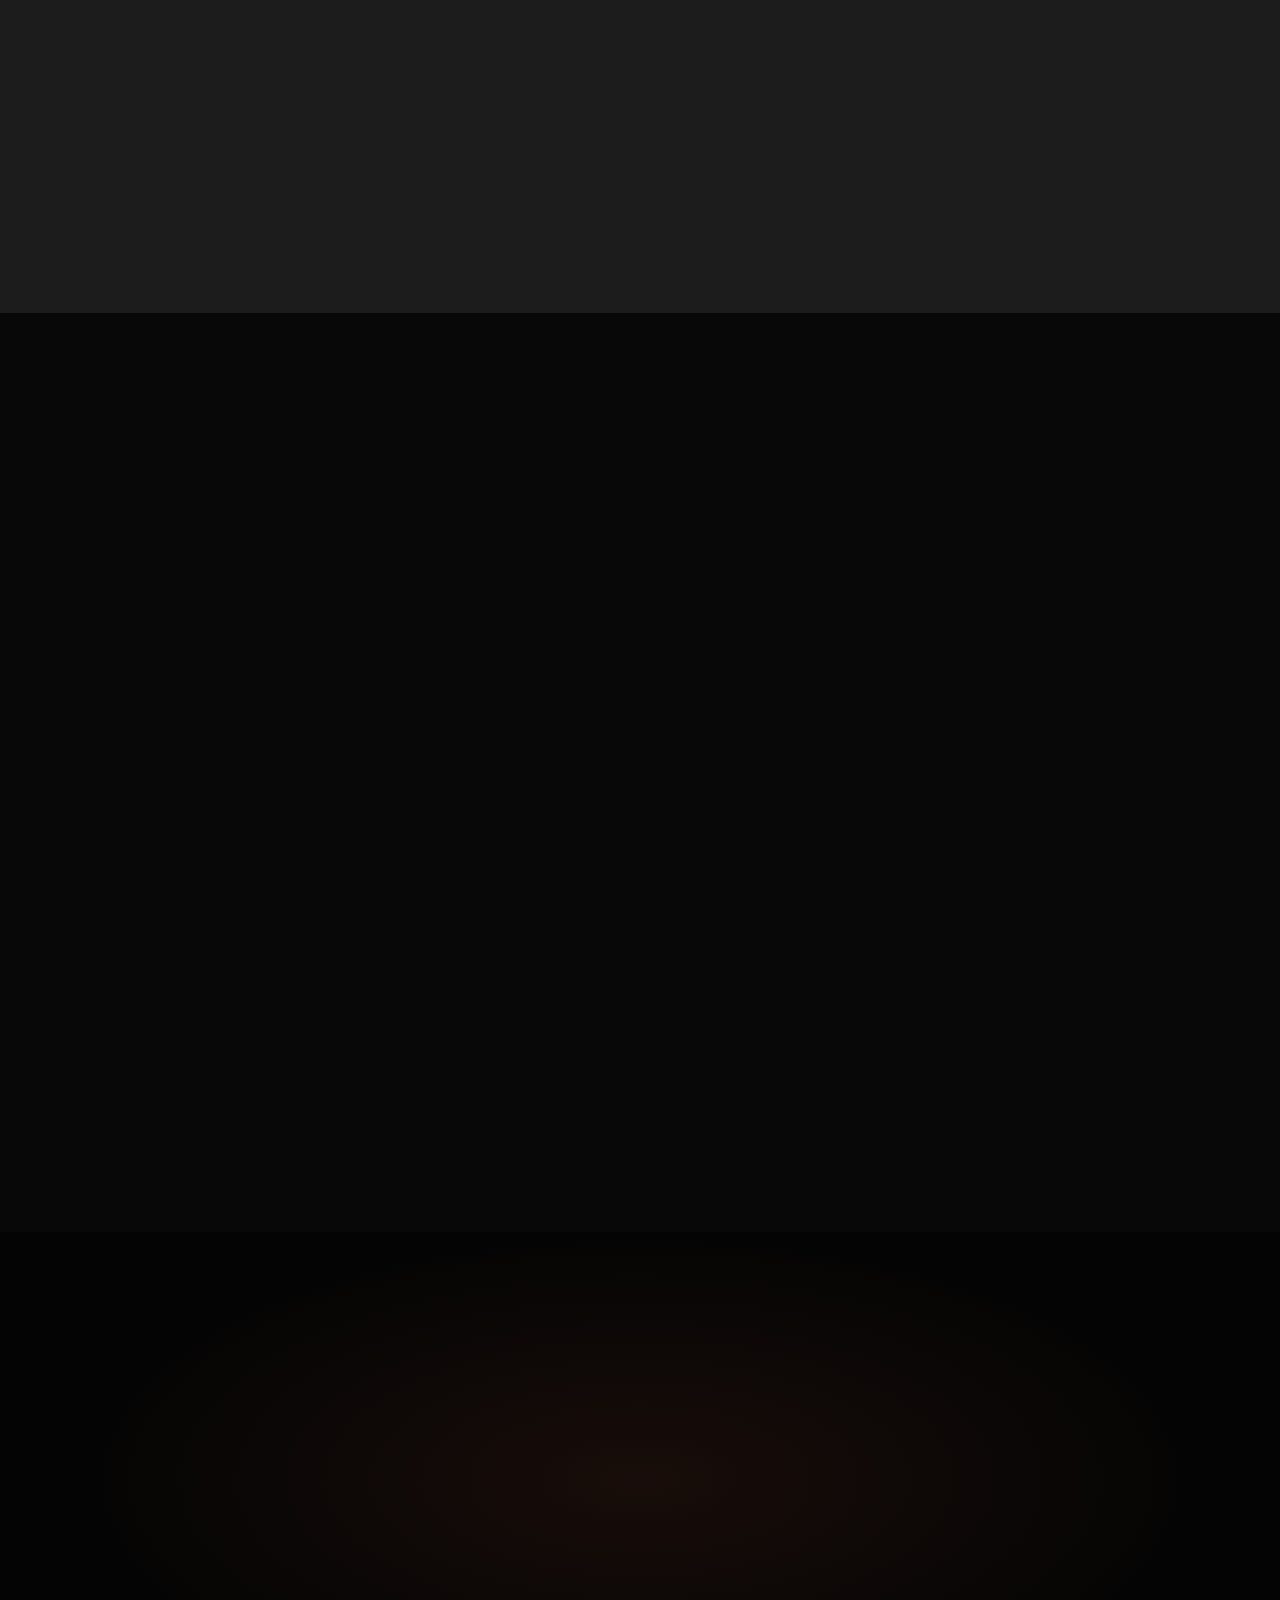
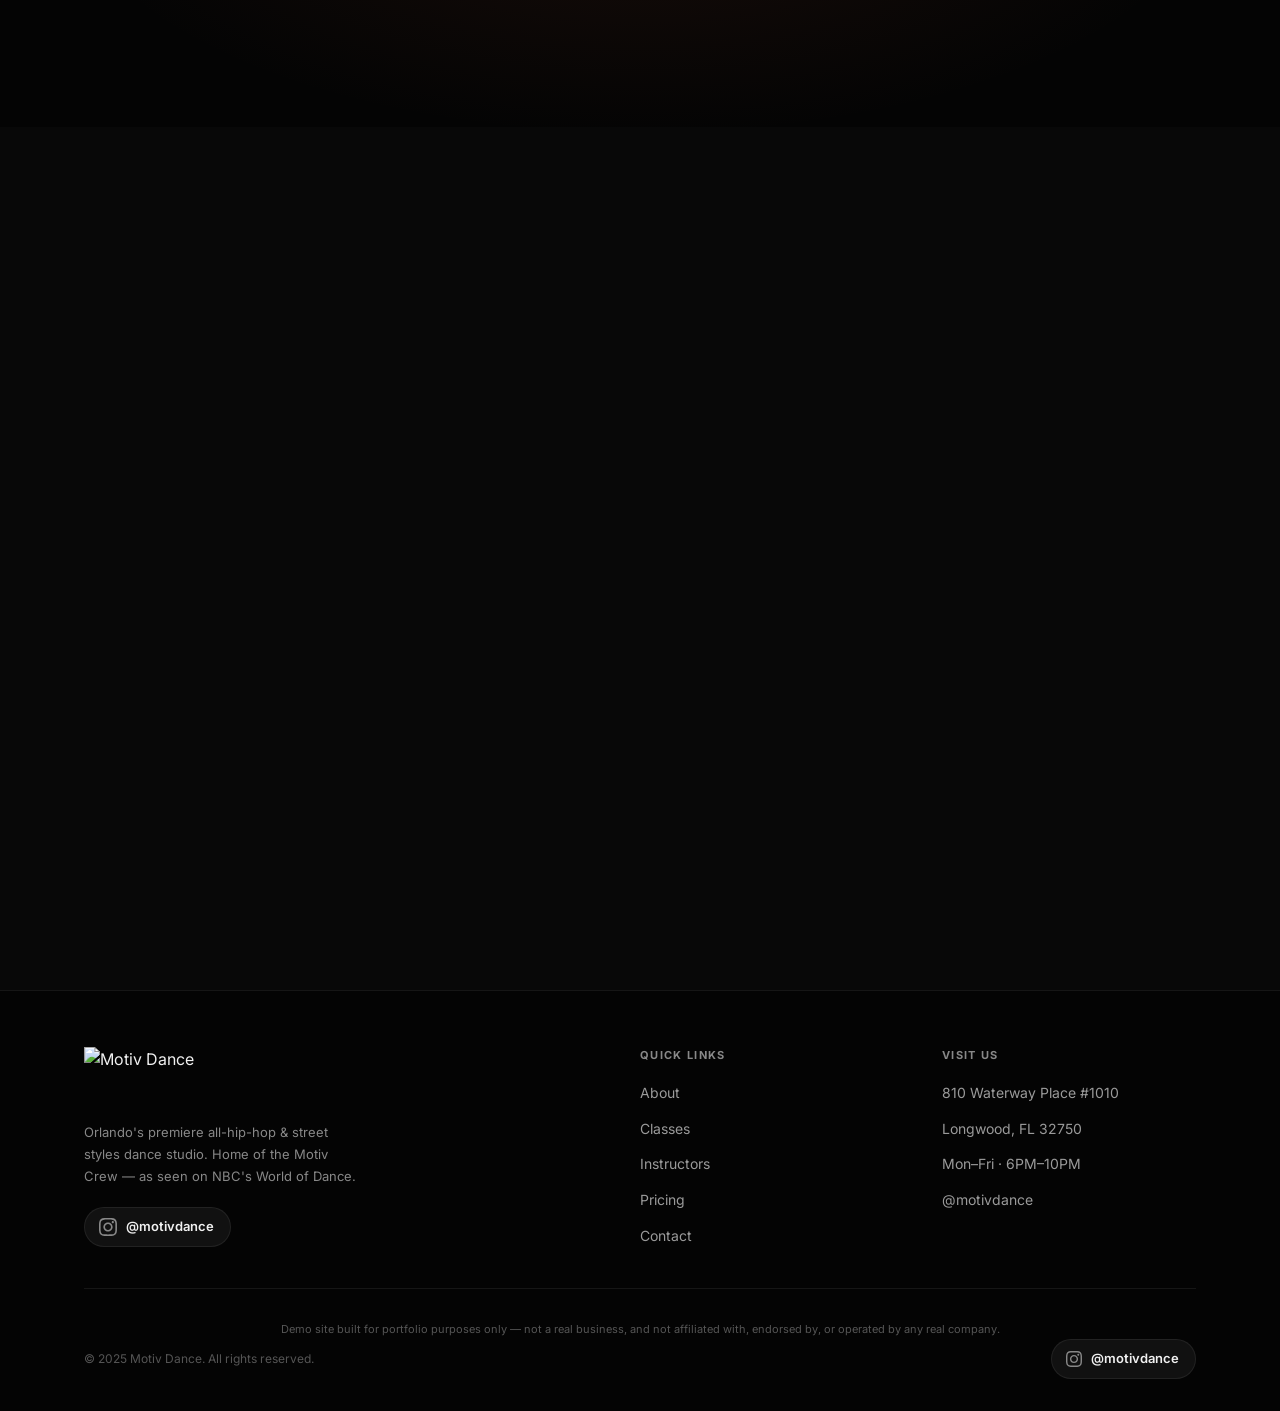
==== commit 4df165d7: "Add a hero background photo — the flat gradient felt thin next to other sites Added a real photo beh" ====
--- a/index.html
+++ b/index.html
@@ -57,7 +57,9 @@
 
   <!-- ===== HERO ===== -->
   <section class="hero" id="home">
-    <div class="hero-bg"></div>
+    <div class="hero-bg">
+      <img class="hero-bg-photo" src="images/photos/hero-bg.jpg" alt="A hip-hop dancer frozen mid-move on stage under dramatic red stage lighting and smoke">
+    </div>
     <div class="hero-noise"></div>
     <div class="hero-ghost" aria-hidden="true">Motiv</div>
     <div class="container">
--- a/css/style.css
+++ b/css/style.css
@@ -228,13 +228,23 @@
 }
 .hero-bg {
   position: absolute; inset: 0;
+  z-index: 0;
   background: linear-gradient(135deg, #0a0a0a 0%, #140508 50%, #0a0a0a 100%);
+}
+.hero-bg-photo {
+  position: absolute; inset: 0;
+  z-index: 0;
+  width: 100%; height: 100%;
+  object-fit: cover;
+  object-position: 62% 32%;
 }
 .hero-bg::before {
   content: ''; position: absolute; inset: 0;
+  z-index: 1;
   background:
-    radial-gradient(ellipse 60% 70% at 70% 50%, rgba(200,90,54,0.12) 0%, transparent 65%),
-    radial-gradient(ellipse 40% 50% at 20% 80%, rgba(200,90,54,0.06) 0%, transparent 60%);
+    linear-gradient(100deg, rgba(8,8,8,0.97) 0%, rgba(8,8,8,0.86) 28%, rgba(8,8,8,0.5) 56%, rgba(8,8,8,0.22) 82%, rgba(8,8,8,0.3) 100%),
+    radial-gradient(ellipse 60% 70% at 70% 50%, rgba(200,90,54,0.16) 0%, transparent 65%),
+    radial-gradient(ellipse 40% 50% at 20% 80%, rgba(200,90,54,0.08) 0%, transparent 60%);
 }
 .hero-noise {
   position: absolute; inset: 0; opacity: .03;
